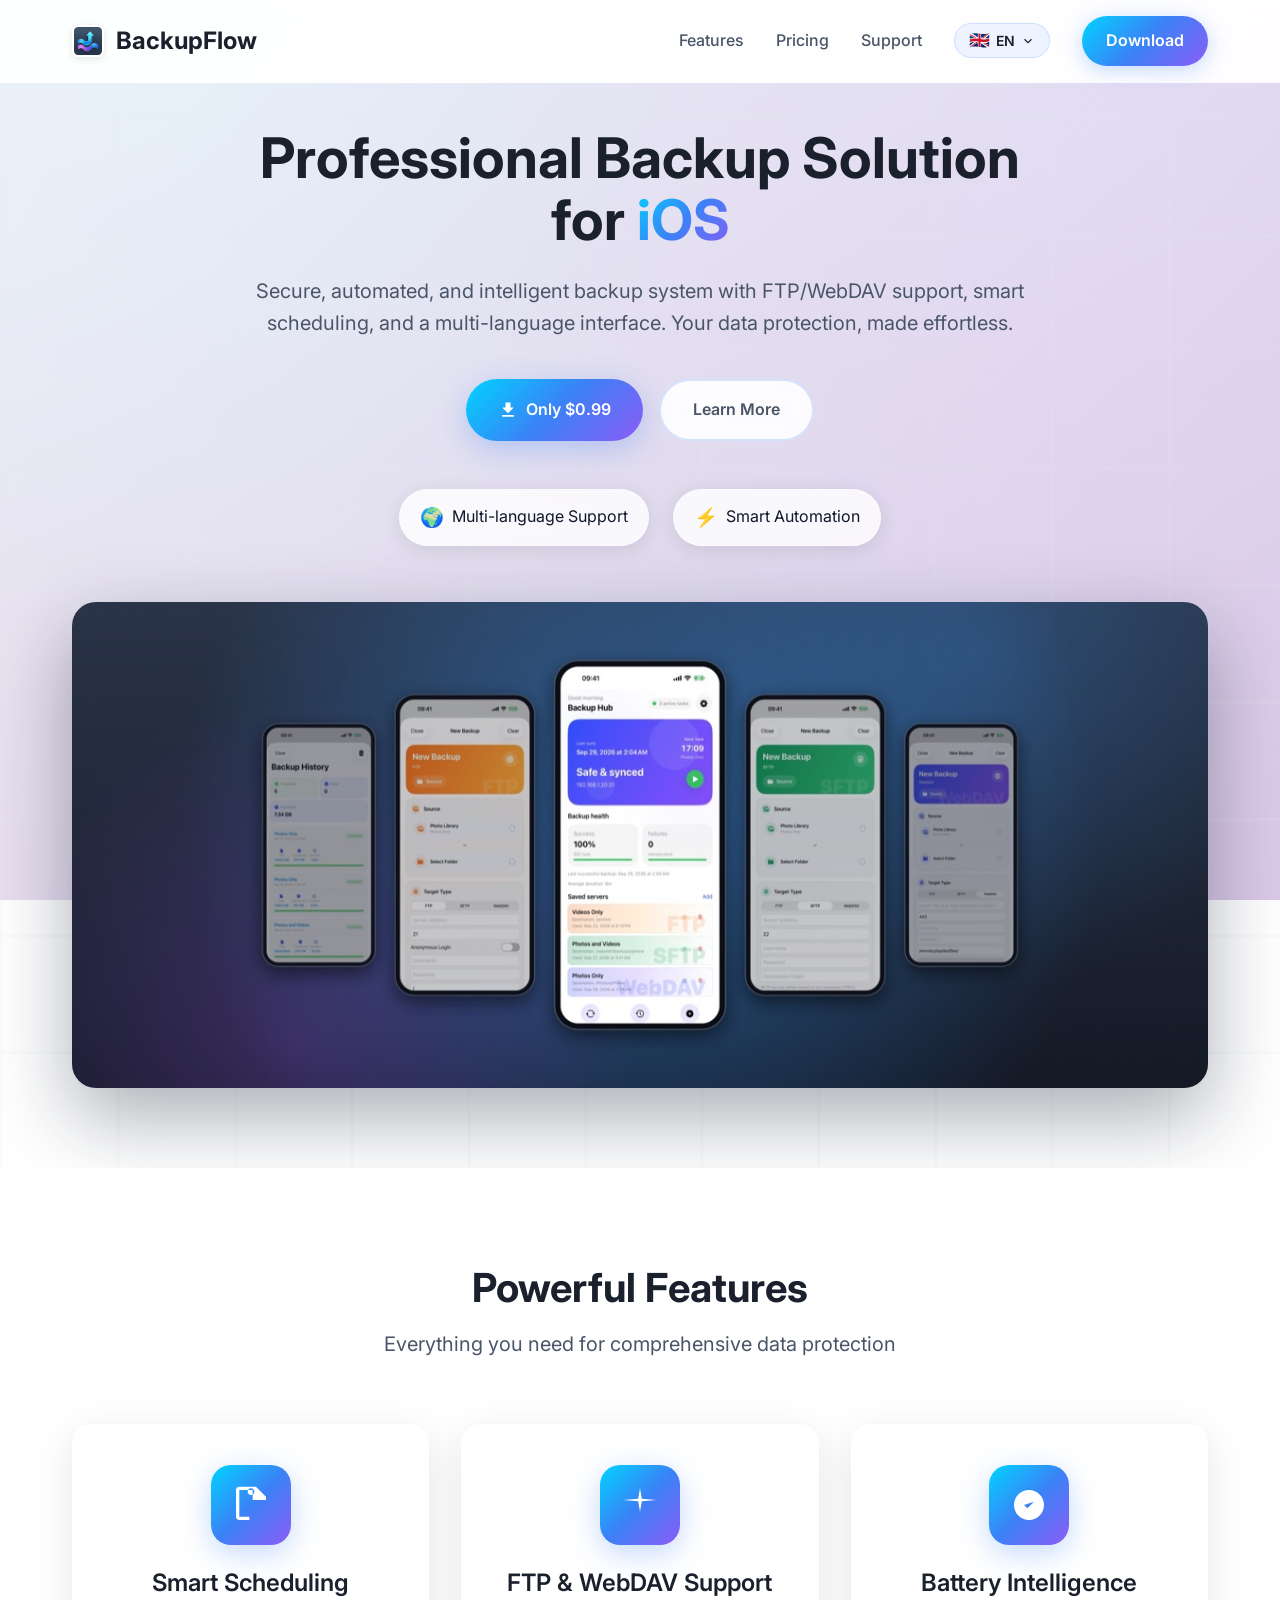
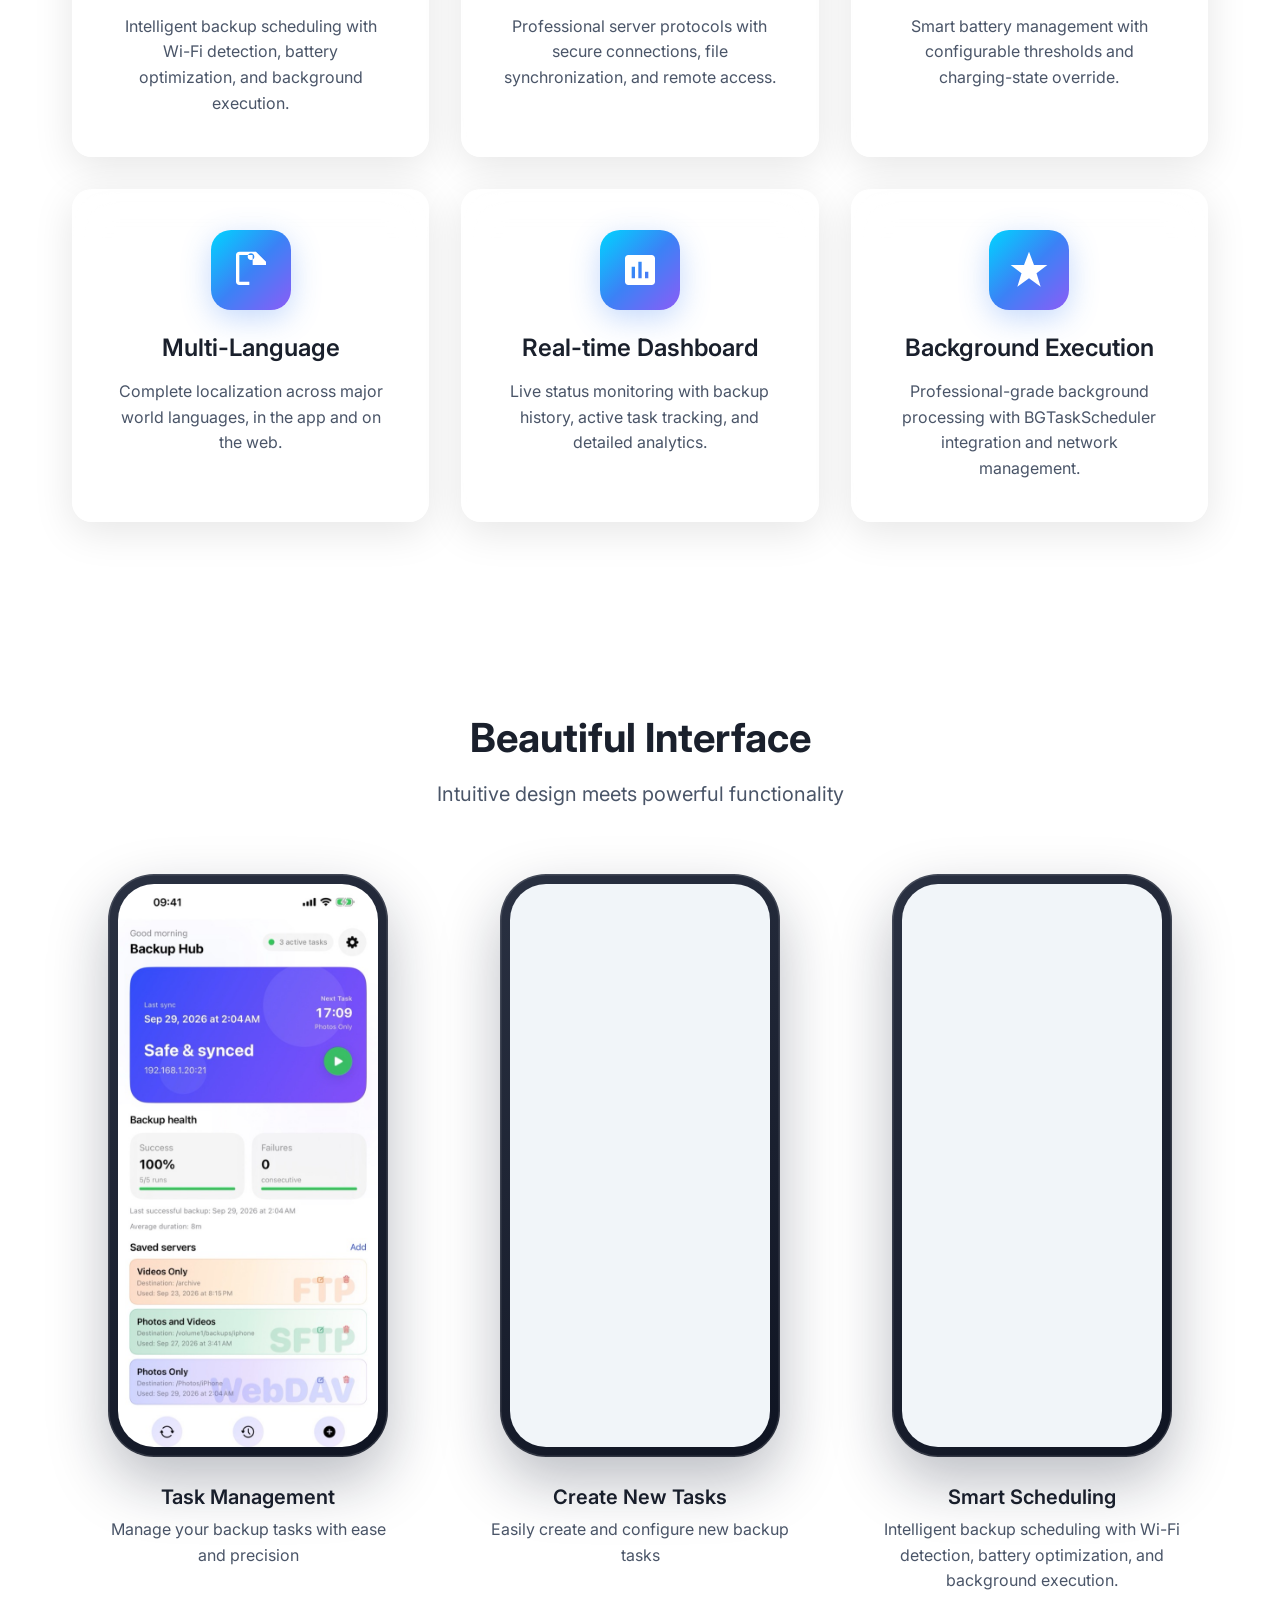
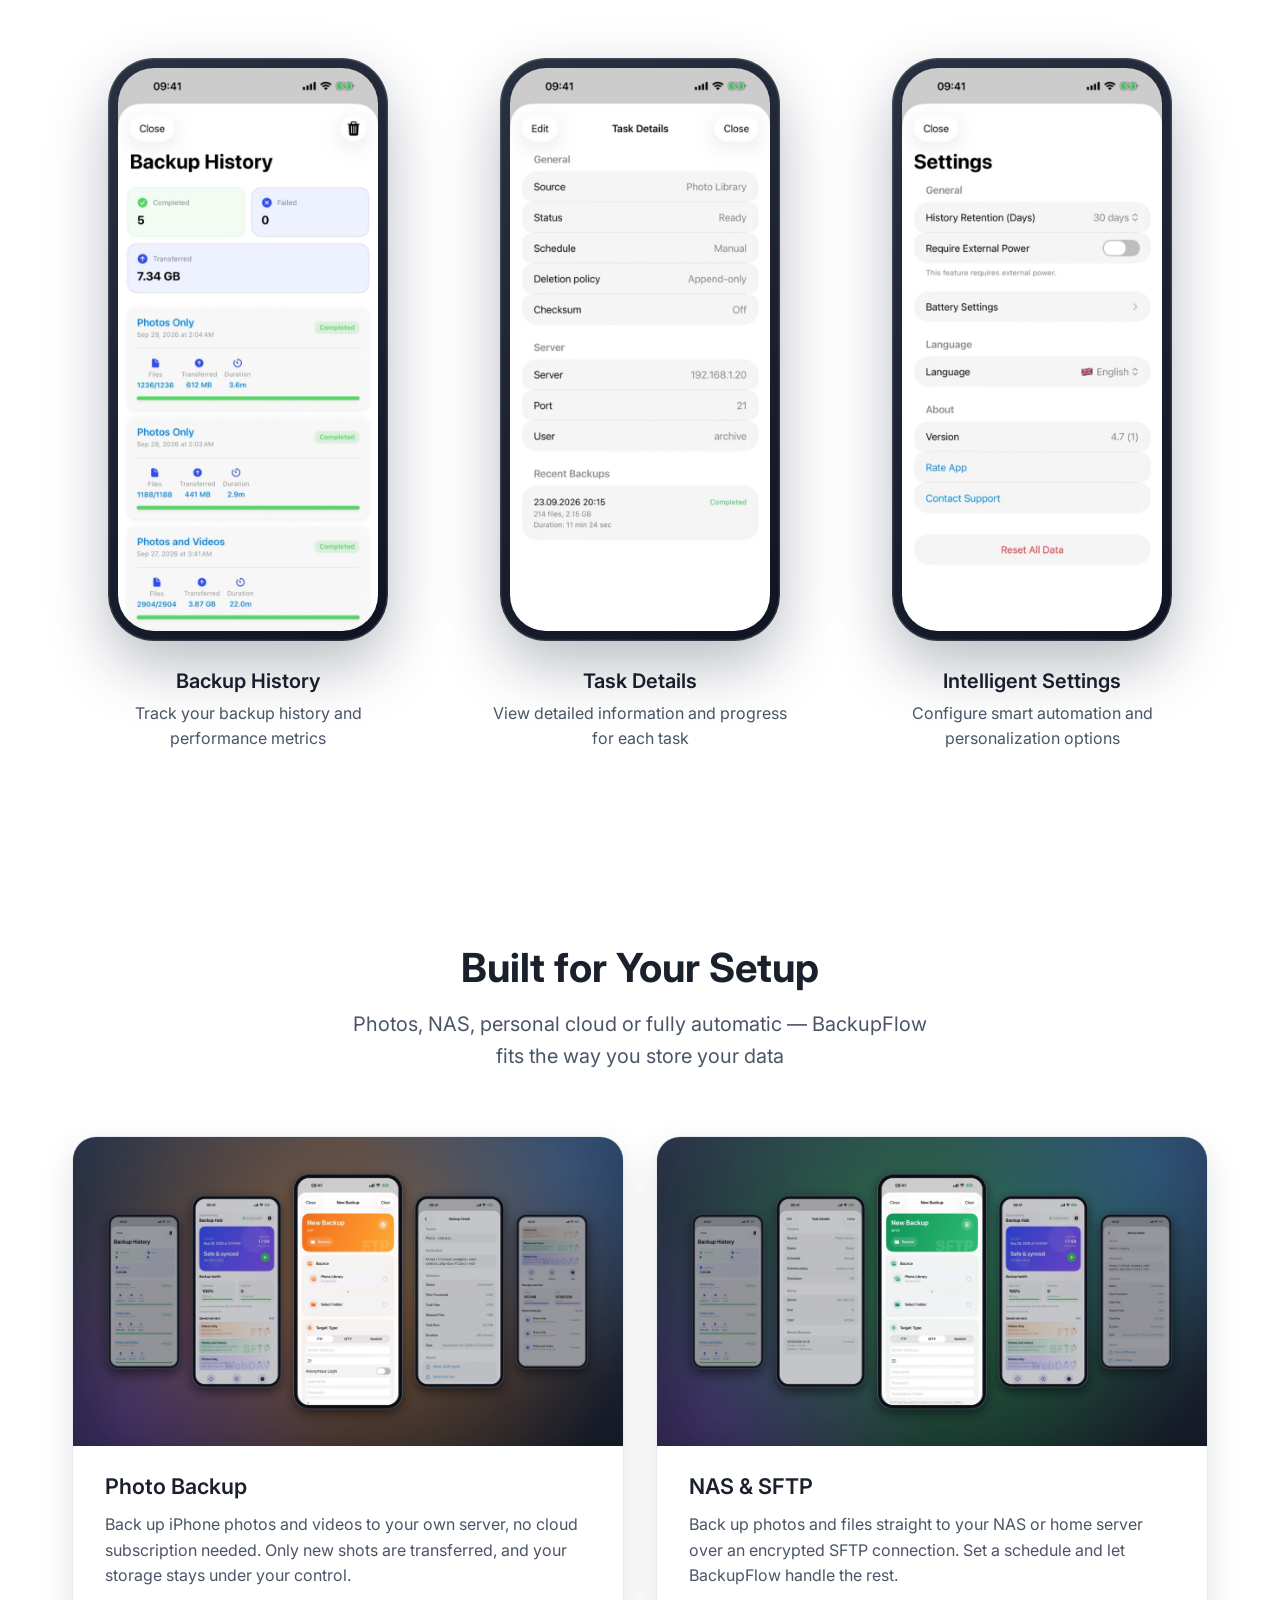
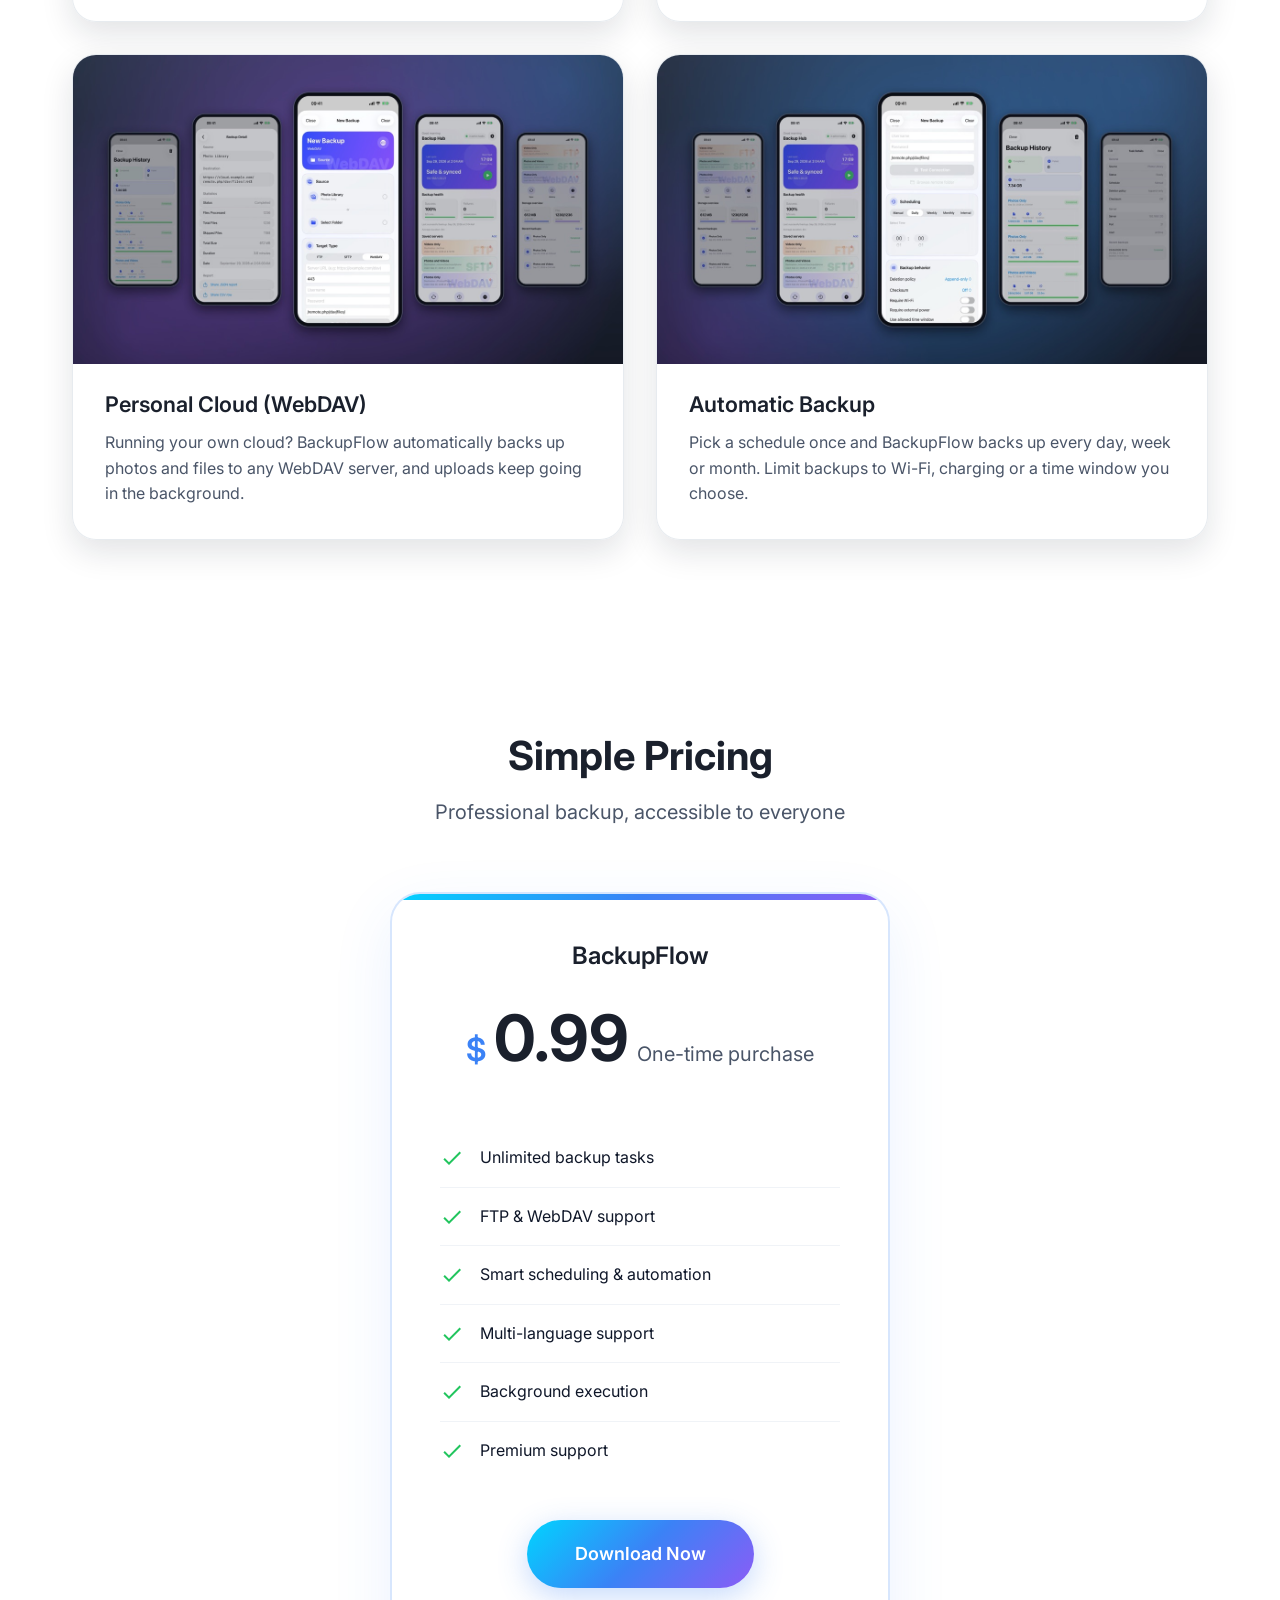
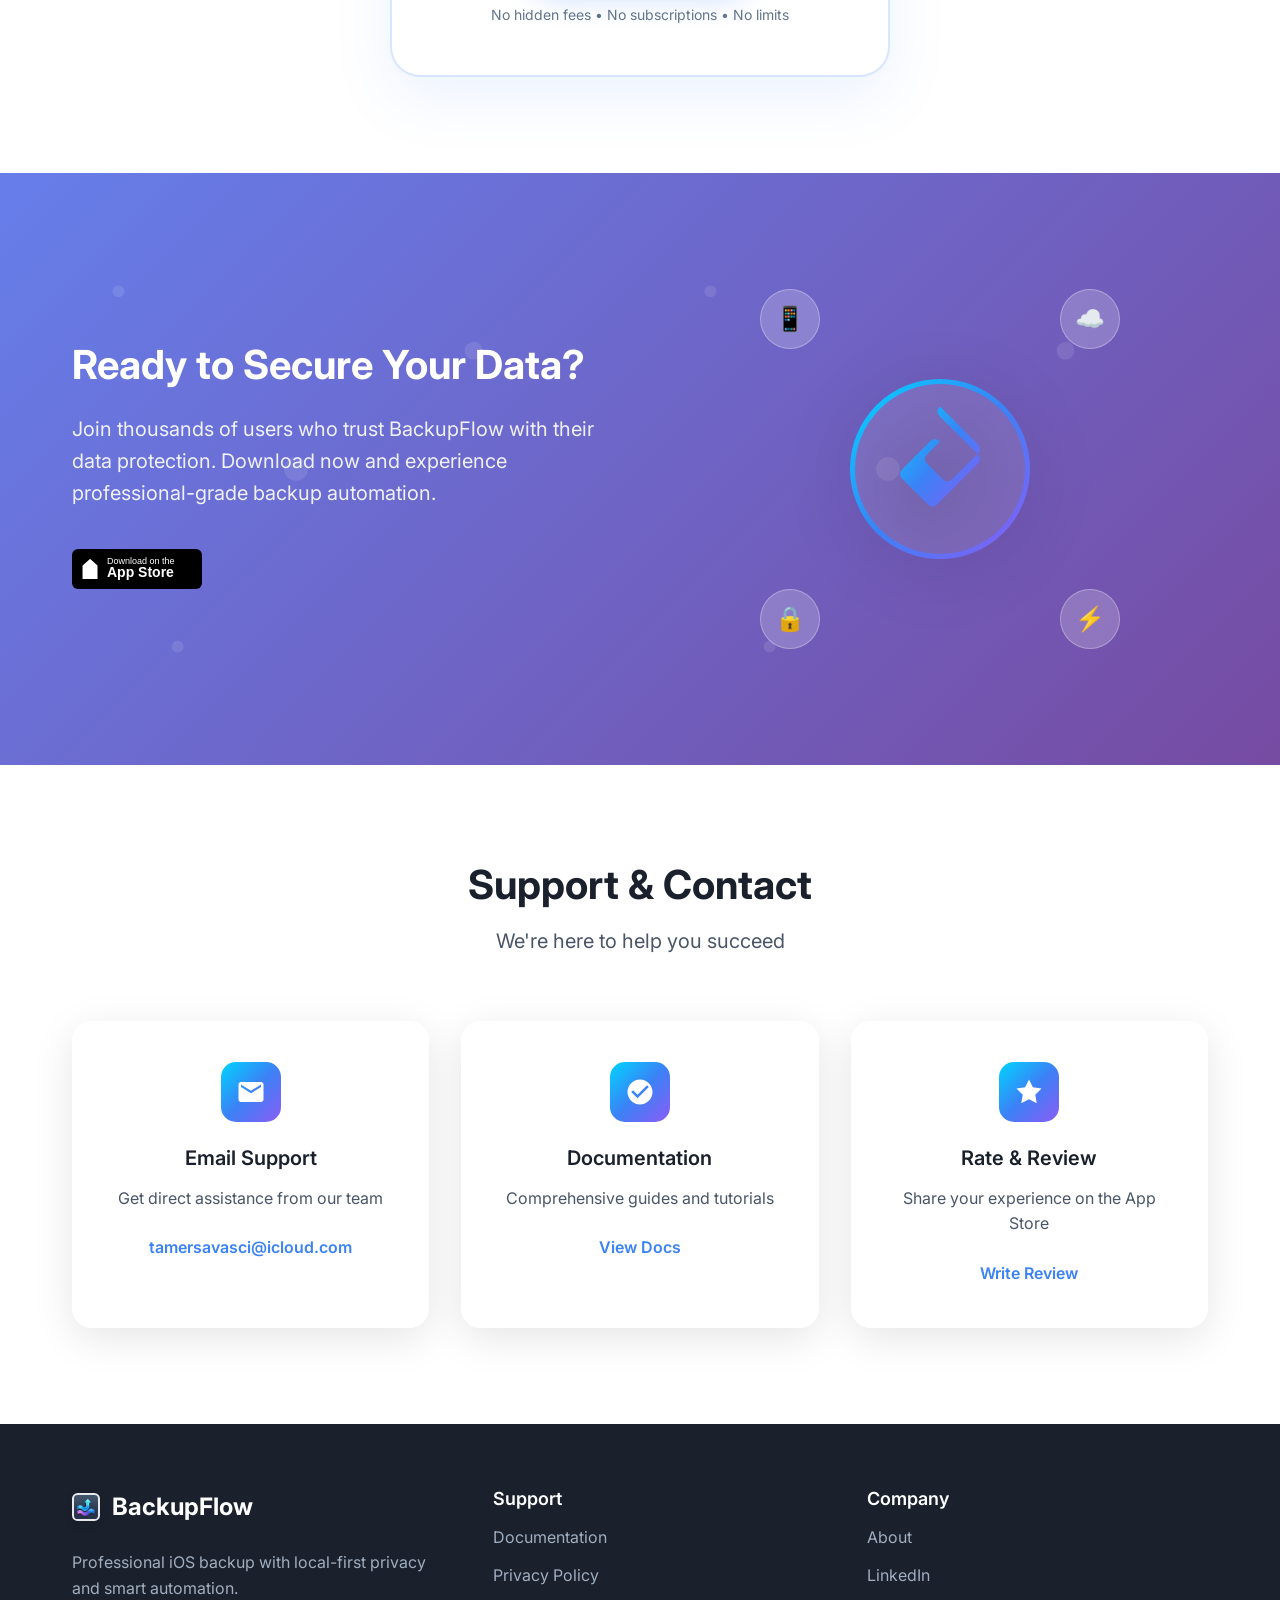
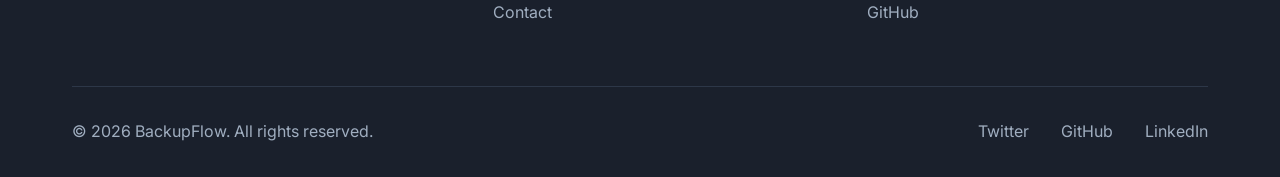
==== index.html @ 83893771 "Redesign site visuals with localized App Store screenshots and banners - Hero: localized wide App St" ====
<!doctype html>
<html lang="en">
    <head>
        <meta charset="UTF-8" />
        <meta name="viewport" content="width=device-width, initial-scale=1.0" />
        <title>BackupFlow - Professional iOS Backup Solution</title>
        <meta
            name="description"
            content="BackupFlow - The ultimate iOS backup app with FTP, WebDAV support, smart scheduling, and multi-language interface. Secure your data effortlessly."
        />
        <meta
            name="keywords"
            content="iOS backup, FTP backup, WebDAV, automatic backup, file sync, data protection, iPhone backup"
        />
        <meta name="author" content="Tamer Savaşcı" />
        <meta name="robots" content="index, follow" />
        <meta name="theme-color" content="#3B82F6" />

        <!-- Open Graph / Facebook -->
        <meta property="og:type" content="website" />
        <meta property="og:url" content="https://backupflow.netlify.app/" />
        <meta
            property="og:title"
            content="BackupFlow - Professional iOS Backup Solution"
        />
        <meta
            property="og:description"
            content="Professional backup solution with FTP/WebDAV support, smart scheduling, and multi-language interface. Only 0.99 USD with unlimited backup tasks."
        />
        <meta
            property="og:image"
            content="https://backupflow.netlify.app/assets/og-image.jpg"
        />
        <meta property="og:site_name" content="BackupFlow" />
        <meta property="og:locale" content="en_US" />

        <!-- Twitter Card -->
        <meta property="twitter:card" content="summary_large_image" />
        <meta
            property="twitter:url"
            content="https://backupflow.netlify.app/"
        />
        <meta
            property="twitter:title"
            content="BackupFlow - Professional iOS Backup Solution"
        />
        <meta
            property="twitter:description"
            content="Professional backup solution with FTP/WebDAV support, smart scheduling, and multi-language interface. Only 0.99 USD with unlimited backup tasks."
        />
        <meta
            property="twitter:image"
            content="https://backupflow.netlify.app/assets/og-image.jpg"
        />
        <meta property="twitter:creator" content="@tamersavasci" />

        <!-- iOS Safari -->
        <meta name="apple-mobile-web-app-capable" content="yes" />
        <meta name="apple-mobile-web-app-status-bar-style" content="default" />
        <meta name="apple-mobile-web-app-title" content="BackupFlow" />

        <!-- Windows -->
        <meta name="msapplication-TileColor" content="#3B82F6" />
        <meta name="msapplication-config" content="/browserconfig.xml" />
        <link rel="stylesheet" href="styles.css" />
        <link rel="preconnect" href="https://fonts.googleapis.com" />
        <link rel="preconnect" href="https://fonts.gstatic.com" crossorigin />
        <link
            href="https://fonts.googleapis.com/css2?family=Inter:wght@300;400;500;600;700&display=swap"
            rel="stylesheet"
        />
        <link rel="icon" type="image/svg+xml" href="favicon.svg" />
        <link rel="canonical" href="https://backupflow.netlify.app/" />
    </head>
    <body>
        <a href="#main-content" class="skip-link" data-i18n="misc.skipLink">Skip to content</a>
        <!-- Navigation -->
        <nav class="navbar">
            <div class="nav-container">
                <div class="nav-logo">
                    <div class="logo-icon">
                        <img src="web_logo.png" alt="BackupFlow Logo" class="logo-image" />
                    </div>
                    <span class="logo-text">BackupFlow</span>
                </div>
                <div class="nav-menu" id="nav-menu">
                    <a class="nav-link" href="#features" data-i18n="nav.features">Features</a>
                    <a class="nav-link" href="#pricing" data-i18n="nav.pricing">Pricing</a>
                    <a class="nav-link" href="#support" data-i18n="nav.support">Support</a>
                    <div class="lang-switcher" id="lang-switcher">
                        <button
                            type="button"
                            class="lang-toggle"
                            id="lang-toggle"
                            aria-haspopup="listbox"
                            aria-expanded="false"
                            aria-controls="lang-menu"
                        >
                            <span class="lang-flag" id="lang-current-flag">🇬🇧</span>
                            <span class="lang-code" id="lang-current-code">EN</span>
                            <svg class="lang-caret" viewBox="0 0 24 24" fill="none" stroke="currentColor" stroke-width="2">
                                <path d="M6 9l6 6 6-6" />
                            </svg>
                        </button>
                        <ul class="lang-menu" id="lang-menu" role="listbox" aria-label="Language"></ul>
                    </div>
                    <a class="nav-link download-btn" href="#download" data-i18n="nav.download">Download</a>
                </div>
                <button
                    type="button"
                    class="nav-toggle"
                    aria-label="Toggle navigation"
                    data-i18n-attr="aria-label:misc.toggleNav"
                    aria-controls="nav-menu"
                    aria-expanded="false"
                >
                    <span></span>
                    <span></span>
                    <span></span>
                </button>
            </div>
        </nav>

        <main id="main-content">
        <!-- Hero Section -->
        <section class="hero">
            <div class="hero-container">
                <div class="hero-content">
                    <h1 class="hero-title" data-i18n-html="hero.title">
                        Professional Backup Solution for
                        <span class="gradient-text">iOS</span>
                    </h1>
                    <p class="hero-subtitle" data-i18n="hero.subtitle">
                        Secure, automated, and intelligent backup system with
                        FTP/WebDAV support, smart scheduling, and multi-language
                        interface. Your data protection made effortless.
                    </p>
                    <div class="hero-buttons">
                        <a href="#download" class="btn btn-primary">
                            <svg
                                class="btn-icon"
                                viewBox="0 0 24 24"
                                fill="currentColor"
                            >
                                <path
                                    d="M5 20h14v-2H5v2zM19 9h-4V3H9v6H5l7 7 7-7z"
                                />
                            </svg>
                            <span data-i18n="hero.btnPrimary">Only $0.99</span>
                        </a>
                        <a href="#features" class="btn btn-secondary" data-i18n="hero.btnSecondary"
                            >Learn More</a
                        >
                    </div>
                    <div class="hero-badges">
                        <div class="badge">
                            <span class="badge-icon">🌍</span>
                            <span data-i18n="hero.badges.0">Multi-language Support</span>
                        </div>
                        <div class="badge">
                            <span class="badge-icon">⚡</span>
                            <span data-i18n="hero.badges.1">Smart Automation</span>
                        </div>
                    </div>
                </div>
                <div class="hero-visual">
                    <!-- Localized App Store banner; {lang} is replaced by script.js -->
                    <img
                        src="assets/banners/hero-en.jpg"
                        srcset="assets/banners/hero-en-1200.jpg 1200w, assets/banners/hero-en.jpg 2400w"
                        sizes="(max-width: 1240px) 100vw, 1200px"
                        data-lang-src="assets/banners/hero-{lang}.jpg"
                        data-lang-srcset="assets/banners/hero-{lang}-1200.jpg 1200w, assets/banners/hero-{lang}.jpg 2400w"
                        width="2400"
                        height="1029"
                        alt="BackupFlow app screens: dashboard, FTP, SFTP and WebDAV backups, backup history"
                        class="hero-banner"
                        fetchpriority="high"
                    />
                </div>
            </div>
        </section>

        <!-- Features Section -->
        <section id="features" class="features">
            <div class="container">
                <div class="section-header">
                    <h2 class="section-title" data-i18n="features.title">Powerful Features</h2>
                    <p class="section-subtitle" data-i18n="features.subtitle">
                        Everything you need for comprehensive data protection
                    </p>
                </div>
                <div class="features-grid">
                    <div class="feature-card">
                        <div class="feature-icon">
                            <svg viewBox="0 0 24 24" fill="currentColor">
                                <path
                                    d="M12 2C13.1 2 14 2.9 14 4C14 5.1 13.1 6 12 6C10.9 6 10 5.1 10 4C10 2.9 10.9 2 12 2ZM21 9V7L15 1H5C3.89 1 3 1.89 3 3V19C3 20.1 3.9 21 5 21H11V19H5V3H13V9H21Z"
                                />
                            </svg>
                        </div>
                        <h3 class="feature-title" data-i18n="features.items.0.title">Smart Scheduling</h3>
                        <p class="feature-description" data-i18n="features.items.0.desc">
                            Intelligent backup scheduling with WiFi detection,
                            battery optimization, and background execution.
                        </p>
                    </div>

                    <div class="feature-card">
                        <div class="feature-icon">
                            <svg viewBox="0 0 24 24" fill="currentColor">
                                <path
                                    d="M12 2L13.09 8.26L22 9L13.09 9.74L12 16L10.91 9.74L2 9L10.91 8.26L12 2Z"
                                />
                            </svg>
                        </div>
                        <h3 class="feature-title" data-i18n="features.items.1.title">FTP & WebDAV Support</h3>
                        <p class="feature-description" data-i18n="features.items.1.desc">
                            Professional server protocols with secure
                            connections, file synchronization, and remote
                            access.
                        </p>
                    </div>

                    <div class="feature-card">
                        <div class="feature-icon">
                            <svg viewBox="0 0 24 24" fill="currentColor">
                                <path
                                    d="M9 12L11 14L15 10M21 12C21 16.97 16.97 21 12 21C7.03 21 3 16.97 3 12C3 7.03 7.03 3 12 3C16.97 3 21 7.03 21 12Z"
                                />
                            </svg>
                        </div>
                        <h3 class="feature-title" data-i18n="features.items.2.title">Battery Intelligence</h3>
                        <p class="feature-description" data-i18n="features.items.2.desc">
                            Smart battery management with configurable
                            thresholds and charging state override
                            functionality.
                        </p>
                    </div>

                    <div class="feature-card">
                        <div class="feature-icon">
                            <svg viewBox="0 0 24 24" fill="currentColor">
                                <path
                                    d="M12 2C13.1 2 14 2.9 14 4C14 5.1 13.1 6 12 6C10.9 6 10 5.1 10 4C10 2.9 10.9 2 12 2M21 9V7L15 1H5C3.89 1 3 1.89 3 3V19C3 20.1 3.9 21 5 21H11V19H5V3H13V9H21Z"
                                />
                            </svg>
                        </div>
                        <h3 class="feature-title" data-i18n="features.items.3.title">Multi-Language</h3>
                        <p class="feature-description" data-i18n="features.items.3.desc">
                            Complete localization across major world languages,
                            in the app and on the web.
                        </p>
                    </div>

                    <div class="feature-card">
                        <div class="feature-icon">
                            <svg viewBox="0 0 24 24" fill="currentColor">
                                <path
                                    d="M19 3H5C3.9 3 3 3.9 3 5V19C3 20.1 3.9 21 5 21H19C20.1 21 21 20.1 21 19V5C21 3.9 20.1 3 19 3ZM9 17H7V10H9V17ZM13 17H11V7H13V17ZM17 17H15V13H17V17Z"
                                />
                            </svg>
                        </div>
                        <h3 class="feature-title" data-i18n="features.items.4.title">Real-time Dashboard</h3>
                        <p class="feature-description" data-i18n="features.items.4.desc">
                            Live status monitoring with backup history, active
                            task tracking, and comprehensive analytics.
                        </p>
                    </div>

                    <div class="feature-card">
                        <div class="feature-icon">
                            <svg viewBox="0 0 24 24" fill="currentColor">
                                <path
                                    d="M12 1L9 9L1 9L7.5 14L5 22L12 17L19 22L16.5 14L23 9L15 9L12 1Z"
                                />
                            </svg>
                        </div>
                        <h3 class="feature-title" data-i18n="features.items.5.title">Background Execution</h3>
                        <p class="feature-description" data-i18n="features.items.5.desc">
                            Professional-grade background processing with
                            BGTaskScheduler integration and network management.
                        </p>
                    </div>
                </div>
            </div>
        </section>

        <!-- Screenshots Section -->
        <section class="screenshots">
            <div class="container">
                <div class="section-header">
                    <h2 class="section-title" data-i18n="screenshots.title">Beautiful Interface</h2>
                    <p class="section-subtitle" data-i18n="screenshots.subtitle">
                        Intuitive design meets powerful functionality
                    </p>
                </div>
                <div class="screenshots-grid">
                    <figure class="screenshot-card">
                        <div class="device-frame">
                            <img
                                src="assets/screens/en/1.jpg"
                                data-lang-src="assets/screens/{lang}/1.jpg"
                                width="600"
                                height="1298"
                                alt="BackupFlow dashboard with backup health and saved servers"
                                class="screenshot-image"
                                loading="lazy"
                                decoding="async"
                            />
                        </div>
                        <figcaption>
                            <h4 data-i18n="screenshots.items.0.title">Task Management</h4>
                            <p data-i18n="screenshots.items.0.desc">Manage your backup tasks with ease and precision</p>
                        </figcaption>
                    </figure>
                    <figure class="screenshot-card">
                        <div class="device-frame">
                            <img
                                src="assets/screens/en/6.jpg"
                                data-lang-src="assets/screens/{lang}/6.jpg"
                                width="600"
                                height="1298"
                                alt="Creating a new FTP backup task"
                                class="screenshot-image"
                                loading="lazy"
                                decoding="async"
                            />
                        </div>
                        <figcaption>
                            <h4 data-i18n="screenshots.items.1.title">Create New Tasks</h4>
                            <p data-i18n="screenshots.items.1.desc">Easily create and configure new backup tasks</p>
                        </figcaption>
                    </figure>
                    <figure class="screenshot-card">
                        <div class="device-frame">
                            <img
                                src="assets/screens/en/9.jpg"
                                data-lang-src="assets/screens/{lang}/9.jpg"
                                width="600"
                                height="1298"
                                alt="Scheduling and backup behavior options"
                                class="screenshot-image"
                                loading="lazy"
                                decoding="async"
                            />
                        </div>
                        <figcaption>
                            <h4 data-i18n="features.items.0.title">Smart Scheduling</h4>
                            <p data-i18n="features.items.0.desc">Intelligent backup scheduling with WiFi detection, battery optimization, and background execution.</p>
                        </figcaption>
                    </figure>
                    <figure class="screenshot-card">
                        <div class="device-frame">
                            <img
                                src="assets/screens/en/3.jpg"
                                data-lang-src="assets/screens/{lang}/3.jpg"
                                width="600"
                                height="1298"
                                alt="Backup history with transfer statistics"
                                class="screenshot-image"
                                loading="lazy"
                                decoding="async"
                            />
                        </div>
                        <figcaption>
                            <h4 data-i18n="screenshots.items.4.title">Backup History</h4>
                            <p data-i18n="screenshots.items.4.desc">Track your backup history and performance metrics</p>
                        </figcaption>
                    </figure>
                    <figure class="screenshot-card">
                        <div class="device-frame">
                            <img
                                src="assets/screens/en/5.jpg"
                                data-lang-src="assets/screens/{lang}/5.jpg"
                                width="600"
                                height="1298"
                                alt="Task details with server and schedule information"
                                class="screenshot-image"
                                loading="lazy"
                                decoding="async"
                            />
                        </div>
                        <figcaption>
                            <h4 data-i18n="screenshots.items.3.title">Task Details</h4>
                            <p data-i18n="screenshots.items.3.desc">View detailed information and progress for each task</p>
                        </figcaption>
                    </figure>
                    <figure class="screenshot-card">
                        <div class="device-frame">
                            <img
                                src="assets/screens/en/10.jpg"
                                data-lang-src="assets/screens/{lang}/10.jpg"
                                width="600"
                                height="1298"
                                alt="Settings screen"
                                class="screenshot-image"
                                loading="lazy"
                                decoding="async"
                            />
                        </div>
                        <figcaption>
                            <h4 data-i18n="screenshots.items.2.title">Intelligent Settings</h4>
                            <p data-i18n="screenshots.items.2.desc">Configure smart automation and personalization options</p>
                        </figcaption>
                    </figure>
                </div>
            </div>
        </section>

        <!-- Use Cases Section -->
        <section id="use-cases" class="use-cases">
            <div class="container">
                <div class="section-header">
                    <h2 class="section-title" data-i18n="useCases.title">Built for Your Setup</h2>
                    <p class="section-subtitle" data-i18n="useCases.subtitle">
                        Photos, NAS, personal cloud or fully automatic — BackupFlow fits the way you store your data
                    </p>
                </div>
                <div class="use-cases-grid">
                    <article class="use-case-card">
                        <img
                            src="assets/usecases/1-en.jpg"
                            data-lang-src="assets/usecases/1-{lang}.jpg"
                            width="1200"
                            height="675"
                            alt=""
                            class="use-case-image"
                            loading="lazy"
                            decoding="async"
                        />
                        <div class="use-case-body">
                            <h3 class="use-case-title" data-i18n="useCases.items.0.title">Photo Backup</h3>
                            <p class="use-case-description" data-i18n="useCases.items.0.desc">
                                Back up iPhone photos and videos to your own server, no cloud subscription needed. Only new shots are transferred, and your storage stays under your control.
                            </p>
                        </div>
                    </article>
                    <article class="use-case-card">
                        <img
                            src="assets/usecases/2-en.jpg"
                            data-lang-src="assets/usecases/2-{lang}.jpg"
                            width="1200"
                            height="675"
                            alt=""
                            class="use-case-image"
                            loading="lazy"
                            decoding="async"
                        />
                        <div class="use-case-body">
                            <h3 class="use-case-title" data-i18n="useCases.items.1.title">NAS & SFTP</h3>
                            <p class="use-case-description" data-i18n="useCases.items.1.desc">
                                Back up photos and files straight to your NAS or home server over an encrypted SFTP connection. Set a schedule and let BackupFlow handle the rest.
                            </p>
                        </div>
                    </article>
                    <article class="use-case-card">
                        <img
                            src="assets/usecases/3-en.jpg"
                            data-lang-src="assets/usecases/3-{lang}.jpg"
                            width="1200"
                            height="675"
                            alt=""
                            class="use-case-image"
                            loading="lazy"
                            decoding="async"
                        />
                        <div class="use-case-body">
                            <h3 class="use-case-title" data-i18n="useCases.items.2.title">Personal Cloud (WebDAV)</h3>
                            <p class="use-case-description" data-i18n="useCases.items.2.desc">
                                Running your own cloud? BackupFlow automatically backs up photos and files to any WebDAV server, and uploads keep going in the background.
                            </p>
                        </div>
                    </article>
                    <article class="use-case-card">
                        <img
                            src="assets/usecases/4-en.jpg"
                            data-lang-src="assets/usecases/4-{lang}.jpg"
                            width="1200"
                            height="675"
                            alt=""
                            class="use-case-image"
                            loading="lazy"
                            decoding="async"
                        />
                        <div class="use-case-body">
                            <h3 class="use-case-title" data-i18n="useCases.items.3.title">Automatic Backup</h3>
                            <p class="use-case-description" data-i18n="useCases.items.3.desc">
                                Pick a schedule once and BackupFlow backs up every day, week or month. Limit backups to Wi-Fi, charging or a time window you choose.
                            </p>
                        </div>
                    </article>
                </div>
            </div>
        </section>

        <!-- Pricing Section -->
        <section id="pricing" class="pricing">
            <div class="container">
                <div class="section-header">
                    <h2 class="section-title" data-i18n="pricing.title">Simple Pricing</h2>
                    <p class="section-subtitle" data-i18n="pricing.subtitle">
                        Professional backup solution accessible to everyone
                    </p>
                </div>
                <div class="pricing-card">
                    <div class="pricing-header">
                        <h3 class="pricing-title" data-i18n="pricing.planTitle">BackupFlow</h3>
                        <div class="pricing-price">
                            <span class="price-currency">$</span>
                            <span class="price-amount">0.99</span>
                            <span class="price-period" data-i18n="pricing.pricePeriod">One-time purchase</span>
                        </div>
                    </div>
                    <div class="pricing-features">
                        <div class="feature-item">
                            <svg
                                class="feature-check"
                                viewBox="0 0 24 24"
                                fill="currentColor"
                            >
                                <path
                                    d="M9 16.17L4.83 12l-1.42 1.41L9 19 21 7l-1.41-1.41z"
                                />
                            </svg>
                            <span data-i18n="pricing.items.0">Unlimited backup tasks</span>
                        </div>
                        <div class="feature-item">
                            <svg
                                class="feature-check"
                                viewBox="0 0 24 24"
                                fill="currentColor"
                            >
                                <path
                                    d="M9 16.17L4.83 12l-1.42 1.41L9 19 21 7l-1.41-1.41z"
                                />
                            </svg>
                            <span data-i18n="pricing.items.1">FTP & WebDAV support</span>
                        </div>
                        <div class="feature-item">
                            <svg
                                class="feature-check"
                                viewBox="0 0 24 24"
                                fill="currentColor"
                            >
                                <path
                                    d="M9 16.17L4.83 12l-1.42 1.41L9 19 21 7l-1.41-1.41z"
                                />
                            </svg>
                            <span data-i18n="pricing.items.2">Smart scheduling & automation</span>
                        </div>
                        <div class="feature-item">
                            <svg
                                class="feature-check"
                                viewBox="0 0 24 24"
                                fill="currentColor"
                            >
                                <path
                                    d="M9 16.17L4.83 12l-1.42 1.41L9 19 21 7l-1.41-1.41z"
                                />
                            </svg>
                            <span data-i18n="pricing.items.3">Multi-language support</span>
                        </div>
                        <div class="feature-item">
                            <svg
                                class="feature-check"
                                viewBox="0 0 24 24"
                                fill="currentColor"
                            >
                                <path
                                    d="M9 16.17L4.83 12l-1.42 1.41L9 19 21 7l-1.41-1.41z"
                                />
                            </svg>
                            <span data-i18n="pricing.items.4">Background execution</span>
                        </div>
                        <div class="feature-item">
                            <svg
                                class="feature-check"
                                viewBox="0 0 24 24"
                                fill="currentColor"
                            >
                                <path
                                    d="M9 16.17L4.83 12l-1.42 1.41L9 19 21 7l-1.41-1.41z"
                                />
                            </svg>
                            <span data-i18n="pricing.items.5">Premium support</span>
                        </div>
                    </div>
                    <div class="pricing-footer">
                        <a href="#download" class="btn btn-primary btn-large" data-i18n="pricing.btn"
                            >Download Now</a
                        >
                        <p class="pricing-note" data-i18n="pricing.note">
                            No hidden fees • No subscriptions • No limits
                        </p>
                    </div>
                </div>
            </div>
        </section>

        <!-- Download Section -->
        <section id="download" class="download">
            <div class="container">
                <div class="download-content">
                    <div class="download-info">
                        <h2 class="download-title" data-i18n="download.title">
                            Ready to Secure Your Data?
                        </h2>
                        <p class="download-subtitle" data-i18n="download.subtitle">
                            Join thousands of users who trust BackupFlow for
                            their data protection needs. Download now and
                            experience professional-grade backup automation.
                        </p>
                        <div class="download-buttons">
                            <a href="https://apps.apple.com/us/app/backupflow/id6753620051" class="download-btn app-store" target="_blank" rel="noopener noreferrer">
                                <img
                                    src="[data-uri]"
                                    alt="Download on the App Store"
                                    data-i18n-attr="alt:download.appstoreAlt"
                                />
                            </a>
                        </div>
                    </div>
                    <div class="download-visual">
                        <div class="download-graphic">
                            <div class="floating-icon icon-1">📱</div>
                            <div class="floating-icon icon-2">☁️</div>
                            <div class="floating-icon icon-3">🔒</div>
                            <div class="floating-icon icon-4">⚡</div>
                            <div class="central-logo">
                                <svg viewBox="0 0 80 80" class="logo-large">
                                    <defs>
                                        <linearGradient
                                            id="downloadGradient"
                                            x1="0%"
                                            y1="0%"
                                            x2="100%"
                                            y2="100%"
                                        >
                                            <stop
                                                offset="0%"
                                                style="stop-color: #00d4ff"
                                            />
                                            <stop
                                                offset="50%"
                                                style="stop-color: #3b82f6"
                                            />
                                            <stop
                                                offset="100%"
                                                style="stop-color: #8b5cf6"
                                            />
                                        </linearGradient>
                                    </defs>
                                    <circle
                                        cx="40"
                                        cy="40"
                                        r="35"
                                        fill="rgba(255,255,255,0.1)"
                                        stroke="url(#downloadGradient)"
                                        stroke-width="2"
                                    />
                                    <path
                                        d="M40 15 L55 30 Q57 32 55 34 L45 44 Q43 46 41 44 L35 38 Q33 36 35 34 L40 29 Q38 27 36 29 L25 40 Q23 42 25 44 L35 54 Q37 56 39 54 L55 38 Q57 36 55 34 L40 19 Q38 17 40 15 Z"
                                        fill="url(#downloadGradient)"
                                    />
                                </svg>
                            </div>
                        </div>
                    </div>
                </div>
            </div>
        </section>

        <!-- Support Section -->
        <section id="support" class="support">
            <div class="container">
                <div class="section-header">
                    <h2 class="section-title" data-i18n="support.title">Support & Contact</h2>
                    <p class="section-subtitle" data-i18n="support.subtitle">
                        We're here to help you succeed
                    </p>
                </div>
                <div class="support-grid">
                    <div class="support-card">
                        <div class="support-icon">
                            <svg viewBox="0 0 24 24" fill="currentColor">
                                <path
                                    d="M20 4H4c-1.1 0-1.99.9-1.99 2L2 18c0 1.1.9 2 2 2h16c1.1 0 2-.9 2-2V6c0-1.1-.9-2-2-2zm0 4l-8 5-8-5V6l8 5 8-5v2z"
                                />
                            </svg>
                        </div>
                        <h3 data-i18n="support.cards.0.title">Email Support</h3>
                        <p data-i18n="support.cards.0.desc">Get direct assistance from our team</p>
                        <a
                            href="mailto:tamersavasci@icloud.com"
                            class="support-link"
                            >tamersavasci@icloud.com</a
                        >
                    </div>

                    <div class="support-card">
                        <div class="support-icon">
                            <svg viewBox="0 0 24 24" fill="currentColor">
                                <path
                                    d="M12 2C6.48 2 2 6.48 2 12s4.48 10 10 10 10-4.48 10-10S17.52 2 12 2zm-2 15l-5-5 1.41-1.41L10 14.17l7.59-7.59L19 8l-9 9z"
                                />
                            </svg>
                        </div>
                        <h3 data-i18n="support.cards.1.title">Documentation</h3>
                        <p data-i18n="support.cards.1.desc">Comprehensive guides and tutorials</p>
                        <a href="/docs" class="support-link" data-i18n="support.cards.1.link">View Docs</a>
                    </div>

                    <div class="support-card">
                        <div class="support-icon">
                            <svg viewBox="0 0 24 24" fill="currentColor">
                                <path
                                    d="M12 2l3.09 6.26L22 9.27l-5 4.87 1.18 6.88L12 17.77l-6.18 3.25L7 14.14 2 9.27l6.91-1.01L12 2z"
                                />
                            </svg>
                        </div>
                        <h3 data-i18n="support.cards.2.title">Rate & Review</h3>
                        <p data-i18n="support.cards.2.desc">Share your experience on the App Store</p>
                        <a href="https://apps.apple.com/app/backupflow/id6753620051?action=write-review" class="support-link" target="_blank" rel="noopener noreferrer" data-i18n="support.cards.2.link">Write Review</a>
                    </div>
                </div>
            </div>
        </section>
        </main>

        <!-- Footer -->
        <footer class="footer">
            <div class="container">
                <div class="footer-content">
                    <div class="footer-brand">
                        <div class="footer-logo">
                            <div class="logo-icon">
                                <img src="web_logo.png" alt="BackupFlow Logo" class="logo-image" />
                            </div>
                            <span class="logo-text">BackupFlow</span>
                        </div>
                        <p class="footer-description" data-i18n="footer.desc">
                            Professional iOS backup with local-first privacy and smart automation.
                        </p>
                    </div>
                    <div class="footer-links">
                        <div class="footer-column">
                            <h4 data-i18n="footer.supportHeading">Support</h4>
                            <a href="/docs" data-i18n="footer.docs">Documentation</a>
                            <a href="privacy-policy.html" data-i18n="footer.privacy">Privacy Policy</a>
                            <a href="mailto:tamersavasci@icloud.com" data-i18n="footer.contact">Contact</a>
                        </div>
                        <div class="footer-column">
                            <h4 data-i18n="footer.companyHeading">Company</h4>
                            <a href="/about" data-i18n="footer.about">About</a>
                            <a href="https://www.linkedin.com/in/tamer-sava%C5%9Fc%C4%B1-85a832322" target="_blank" rel="noopener noreferrer" data-i18n="footer.linkedin">LinkedIn</a>
                            <a href="/github" data-i18n="footer.github">GitHub</a>
                        </div>
                    </div>
                </div>
                <div class="footer-bottom">
                    <p>
                        &copy; 2026 BackupFlow. <span data-i18n="footer.copyright">All rights reserved.</span>
                    </p>
                    <div class="footer-social">
                        <a href="/twitter" class="social-link" data-i18n="footer.twitter">Twitter</a>
                        <a href="/github" class="social-link" data-i18n="footer.github">GitHub</a>
                        <a href="https://www.linkedin.com/in/tamer-sava%C5%9Fc%C4%B1-85a832322" class="social-link" target="_blank" rel="noopener noreferrer" data-i18n="footer.linkedin">LinkedIn</a>
                    </div>
                </div>
            </div>
        </footer>

        <script src="translations.js"></script>
        <script src="script.js"></script>
    </body>
</html>
---- styles.css ----
/* Reset and Base Styles */
:root {
    --brand-cyan: #00d4ff;
    --brand-blue: #3b82f6;
    --brand-violet: #8b5cf6;
    --brand-gradient: linear-gradient(
        135deg,
        var(--brand-cyan) 0%,
        var(--brand-blue) 50%,
        var(--brand-violet) 100%
    );
    --ink: #0f1729;
    --ink-soft: #4a5568;
    --ink-muted: #64748b;
    --surface: rgba(255, 255, 255, 0.86);
    --surface-strong: rgba(255, 255, 255, 0.96);
    --border-soft: rgba(148, 163, 184, 0.22);
    --shadow-sm: 0 4px 16px rgba(15, 23, 42, 0.08);
    --shadow-md: 0 12px 32px rgba(15, 23, 42, 0.12);
    --shadow-lg: 0 24px 60px rgba(15, 23, 42, 0.16);
    --radius-lg: 24px;
    --radius-md: 16px;
}

* {
    margin: 0;
    padding: 0;
    box-sizing: border-box;
}

html {
    scroll-behavior: smooth;
    scroll-padding-top: 90px;
}

body {
    font-family:
        "Inter",
        -apple-system,
        BlinkMacSystemFont,
        "Segoe UI",
        Roboto,
        "PingFang SC",
        "Noto Sans KR",
        "Noto Sans JP",
        "Noto Sans Arabic",
        "Noto Sans Devanagari",
        sans-serif;
    line-height: 1.6;
    color: var(--ink);
    background:
        radial-gradient(
            circle at 12% 8%,
            rgba(0, 212, 255, 0.35),
            transparent 42%
        ),
        radial-gradient(
            circle at 88% 18%,
            rgba(139, 92, 246, 0.35),
            transparent 45%
        ),
        radial-gradient(
            circle at 50% 100%,
            rgba(59, 130, 246, 0.3),
            transparent 55%
        ),
        linear-gradient(160deg, #4c56b8 0%, #6d3fa0 55%, #7c3aad 100%);
    background-attachment: fixed;
    min-height: 100vh;
}

/* Container */
.container {
    max-width: 1200px;
    margin: 0 auto;
    padding: 0 2rem;
}

/* Typography */
h1,
h2,
h3,
h4,
h5,
h6 {
    font-weight: 600;
    line-height: 1.2;
    margin-bottom: 1rem;
}

.gradient-text {
    background: var(--brand-gradient);
    -webkit-background-clip: text;
    -webkit-text-fill-color: transparent;
    background-clip: text;
}

.skip-link {
    position: absolute;
    left: -9999px;
    top: auto;
    width: 1px;
    height: 1px;
    overflow: hidden;
}

.skip-link:focus {
    left: 1rem;
    top: 1rem;
    width: auto;
    height: auto;
    z-index: 2000;
    padding: 0.75rem 1rem;
    border-radius: 0.5rem;
    background: #1a202c;
    color: #fff;
}

/* Navigation */
.navbar {
    position: fixed;
    top: 0;
    left: 0;
    right: 0;
    background: rgba(255, 255, 255, 0.95);
    backdrop-filter: blur(20px);
    border-bottom: 1px solid rgba(255, 255, 255, 0.2);
    z-index: 1000;
    transition: all 0.3s ease;
}

.navbar.scrolled {
    background: rgba(255, 255, 255, 0.98);
    box-shadow: 0 4px 20px rgba(0, 0, 0, 0.1);
}

.nav-container {
    max-width: 1200px;
    margin: 0 auto;
    padding: 1rem 2rem;
    display: flex;
    justify-content: space-between;
    align-items: center;
    position: relative;
}

.nav-logo {
    display: flex;
    align-items: center;
    gap: 0.75rem;
}

.logo-icon {
    display: flex;
    align-items: center;
    justify-content: center;
    width: 32px;
    height: 32px;
    background: white;
    border-radius: 20%;
    padding: 2px;
    box-shadow: 0 2px 8px rgba(0, 0, 0, 0.1);
    overflow: hidden;
}

.logo-image {
    width: 100%;
    height: 100%;
    object-fit: cover;
    border-radius: 15%;
}

.logo-text {
    font-size: 1.5rem;
    font-weight: 700;
    color: #1a202c;
}

.nav-menu {
    display: flex;
    gap: 2rem;
    align-items: center;
}

.nav-link {
    text-decoration: none;
    color: #4a5568;
    font-weight: 500;
    transition: color 0.3s ease;
    position: relative;
}

.nav-link:hover {
    color: #3b82f6;
}

.nav-link:focus-visible,
.btn:focus-visible,
.support-link:focus-visible,
.social-link:focus-visible,
.footer-column a:focus-visible {
    outline: 2px solid #3b82f6;
    outline-offset: 3px;
    border-radius: 6px;
}

.nav-link.download-btn {
    background: var(--brand-gradient);
    color: white;
    padding: 0.75rem 1.5rem;
    border-radius: 50px;
    font-weight: 600;
    box-shadow: 0 4px 20px rgba(59, 130, 246, 0.3);
    transition: all 0.3s ease;
}

.nav-link.download-btn:hover {
    transform: translateY(-2px);
    box-shadow: 0 8px 30px rgba(59, 130, 246, 0.4);
}

.nav-toggle {
    display: none;
    flex-direction: column;
    cursor: pointer;
    border: 0;
    background: transparent;
    padding: 0;
}

.nav-toggle span {
    width: 25px;
    height: 3px;
    background: #4a5568;
    margin: 3px 0;
    transition: 0.3s;
}

/* Language Switcher */
.lang-switcher {
    position: relative;
}

.lang-toggle {
    display: flex;
    align-items: center;
    gap: 0.4rem;
    padding: 0.5rem 0.85rem;
    background: rgba(59, 130, 246, 0.08);
    border: 1px solid rgba(59, 130, 246, 0.18);
    border-radius: 50px;
    color: #1a202c;
    font-family: inherit;
    font-weight: 600;
    font-size: 0.875rem;
    cursor: pointer;
    transition: all 0.25s ease;
}

.lang-toggle:hover {
    background: rgba(59, 130, 246, 0.14);
    border-color: rgba(59, 130, 246, 0.3);
}

.lang-flag {
    font-size: 1.05rem;
    line-height: 1;
}

.lang-caret {
    width: 14px;
    height: 14px;
    transition: transform 0.25s ease;
}

.lang-toggle[aria-expanded="true"] .lang-caret {
    transform: rotate(180deg);
}

.lang-menu {
    list-style: none;
    position: absolute;
    top: calc(100% + 0.75rem);
    right: 0;
    min-width: 200px;
    max-height: 340px;
    overflow-y: auto;
    background: var(--surface-strong);
    backdrop-filter: blur(20px);
    border: 1px solid var(--border-soft);
    border-radius: var(--radius-md);
    box-shadow: var(--shadow-lg);
    padding: 0.5rem;
    opacity: 0;
    visibility: hidden;
    transform: translateY(-8px);
    transition:
        opacity 0.2s ease,
        transform 0.2s ease,
        visibility 0.2s;
    z-index: 1100;
}

.lang-menu.open {
    opacity: 1;
    visibility: visible;
    transform: translateY(0);
}

.lang-option {
    display: flex;
    align-items: center;
    gap: 0.65rem;
    width: 100%;
    padding: 0.6rem 0.75rem;
    background: transparent;
    border: none;
    border-radius: 10px;
    color: #1a202c;
    font-family: inherit;
    font-size: 0.9rem;
    font-weight: 500;
    text-align: left;
    cursor: pointer;
    transition: background 0.2s ease;
}

.lang-option:hover,
.lang-option:focus-visible {
    background: rgba(59, 130, 246, 0.1);
    outline: none;
}

.lang-option.active {
    background: rgba(59, 130, 246, 0.14);
    color: #3b82f6;
    font-weight: 700;
}

.lang-option .lang-flag {
    font-size: 1.15rem;
}

/* Hero Section */
.hero {
    padding: 8rem 0 5rem;
    background: linear-gradient(
        135deg,
        rgba(255, 255, 255, 0.9) 0%,
        rgba(255, 255, 255, 0.7) 100%
    );
    min-height: 100vh;
    display: flex;
    align-items: center;
    position: relative;
    overflow: hidden;
}

.hero::before {
    content: "";
    position: absolute;
    top: 0;
    left: 0;
    right: 0;
    bottom: 0;
    background: url('data:image/svg+xml,<svg xmlns="http://www.w3.org/2000/svg" viewBox="0 0 100 100"><defs><pattern id="grid" width="10" height="10" patternUnits="userSpaceOnUse"><path d="M 10 0 L 0 0 0 10" fill="none" stroke="%23e2e8f0" stroke-width="0.5" opacity="0.3"/></pattern></defs><rect width="100" height="100" fill="url(%23grid)"/></svg>');
    opacity: 0.5;
}

.hero-container {
    max-width: 1200px;
    margin: 0 auto;
    padding: 0 2rem;
    display: grid;
    grid-template-columns: 1fr;
    gap: 3.5rem;
    align-items: center;
    text-align: center;
    position: relative;
    z-index: 1;
}

.hero-content {
    max-width: 820px;
    margin: 0 auto;
}

.hero-content .hero-buttons,
.hero-content .hero-badges {
    justify-content: center;
}

.hero-title {
    font-size: 3.5rem;
    font-weight: 700;
    line-height: 1.1;
    margin-bottom: 1.5rem;
    color: #1a202c;
}

.hero-subtitle {
    font-size: 1.25rem;
    color: #4a5568;
    margin-bottom: 2.5rem;
    line-height: 1.6;
}

.hero-buttons {
    display: flex;
    gap: 1rem;
    margin-bottom: 3rem;
}

.btn {
    display: inline-flex;
    align-items: center;
    gap: 0.5rem;
    padding: 1rem 2rem;
    border-radius: 50px;
    text-decoration: none;
    font-weight: 600;
    transition: all 0.3s ease;
    border: none;
    cursor: pointer;
    font-size: 1rem;
}

.btn-primary {
    background: var(--brand-gradient);
    color: white;
    box-shadow: 0 8px 30px rgba(59, 130, 246, 0.3);
}

.btn-primary:hover {
    transform: translateY(-3px);
    box-shadow: 0 12px 40px rgba(59, 130, 246, 0.4);
}

.btn-secondary {
    background: rgba(255, 255, 255, 0.9);
    color: #4a5568;
    border: 2px solid rgba(59, 130, 246, 0.2);
    backdrop-filter: blur(10px);
}

.btn-secondary:hover {
    background: rgba(255, 255, 255, 1);
    border-color: #3b82f6;
    color: #3b82f6;
    transform: translateY(-2px);
}

.btn-icon {
    width: 20px;
    height: 20px;
}

.hero-badges {
    display: flex;
    gap: 1.5rem;
    flex-wrap: wrap;
}

.badge {
    display: flex;
    align-items: center;
    gap: 0.5rem;
    background: rgba(255, 255, 255, 0.8);
    padding: 0.75rem 1.25rem;
    border-radius: 50px;
    backdrop-filter: blur(10px);
    border: 1px solid rgba(255, 255, 255, 0.3);
    box-shadow: 0 4px 20px rgba(0, 0, 0, 0.1);
}

.badge-icon {
    font-size: 1.2rem;
}

/* Phone Mockup */
.hero-visual {
    display: flex;
    justify-content: center;
    align-items: center;
}

.phone-mockup {
    width: 300px;
    height: 600px;
    background: linear-gradient(145deg, #f8fafc, #e2e8f0);
    border-radius: 40px;
    padding: 20px;
    box-shadow:
        0 25px 50px rgba(0, 0, 0, 0.15),
        0 10px 20px rgba(0, 0, 0, 0.1);
    position: relative;
    animation: float 6s ease-in-out infinite;
}

@keyframes float {
    0%,
    100% {
        transform: translateY(0px);
    }
    50% {
        transform: translateY(-20px);
    }
}

.phone-screen {
    width: 100%;
    height: 100%;
    background: linear-gradient(135deg, #667eea 0%, #764ba2 100%);
    border-radius: 30px;
    padding: 40px 20px 20px;
    position: relative;
    overflow: hidden;
}

.app-interface {
    background: rgba(255, 255, 255, 0.95);
    border-radius: 20px;
    padding: 20px;
    height: 100%;
    backdrop-filter: blur(20px);
}

.status-bar {
    display: flex;
    justify-content: space-between;
    align-items: center;
    margin-bottom: 20px;
    font-size: 14px;
    font-weight: 600;
}

.time {
    color: #1a202c;
}

.indicators {
    display: flex;
    gap: 5px;
}

.signal,
.wifi,
.battery {
    width: 20px;
    height: 12px;
    background: linear-gradient(135deg, #00d4ff, #3b82f6);
    border-radius: 3px;
}

.app-content h3 {
    color: #1a202c;
    margin-bottom: 20px;
    font-size: 24px;
}

.stats-grid {
    display: grid;
    grid-template-columns: 1fr 1fr;
    gap: 15px;
    margin-bottom: 20px;
}

.stat-card {
    background: linear-gradient(
        135deg,
        rgba(59, 130, 246, 0.1),
        rgba(139, 92, 246, 0.1)
    );
    padding: 15px;
    border-radius: 15px;
    text-align: center;
    border: 1px solid rgba(59, 130, 246, 0.2);
}

.stat-number {
    font-size: 20px;
    font-weight: 700;
    color: #3b82f6;
    margin-bottom: 5px;
}

.stat-label {
    font-size: 12px;
    color: #4a5568;
}

.backup-status {
    display: flex;
    align-items: center;
    gap: 10px;
    background: rgba(34, 197, 94, 0.1);
    padding: 12px 15px;
    border-radius: 12px;
    border: 1px solid rgba(34, 197, 94, 0.2);
}

.status-indicator {
    width: 8px;
    height: 8px;
    border-radius: 50%;
    background: #22c55e;
    animation: pulse 2s infinite;
}

@keyframes pulse {
    0%,
    100% {
        opacity: 1;
    }
    50% {
        opacity: 0.5;
    }
}

/* Features Section */
.features {
    padding: 6rem 0;
    background: rgba(255, 255, 255, 0.9);
    backdrop-filter: blur(20px);
}

.section-header {
    text-align: center;
    margin-bottom: 4rem;
}

.section-title {
    font-size: 2.5rem;
    font-weight: 700;
    margin-bottom: 1rem;
    color: #1a202c;
}

.section-subtitle {
    font-size: 1.25rem;
    color: #4a5568;
    max-width: 600px;
    margin: 0 auto;
}

.features-grid {
    display: grid;
    grid-template-columns: repeat(auto-fit, minmax(350px, 1fr));
    gap: 2rem;
}

.feature-card {
    background: rgba(255, 255, 255, 0.8);
    padding: 2.5rem;
    border-radius: 20px;
    text-align: center;
    border: 1px solid rgba(255, 255, 255, 0.3);
    backdrop-filter: blur(20px);
    box-shadow: 0 10px 40px rgba(0, 0, 0, 0.1);
    transition: all 0.3s ease;
    position: relative;
    overflow: hidden;
}

.feature-card::before {
    content: "";
    position: absolute;
    top: 0;
    left: 0;
    right: 0;
    height: 4px;
    background: var(--brand-gradient);
    transform: scaleX(0);
    transform-origin: left;
    transition: transform 0.35s ease;
}

.feature-card:hover::before {
    transform: scaleX(1);
}

.feature-card:hover {
    transform: translateY(-10px);
    box-shadow: 0 20px 60px rgba(0, 0, 0, 0.15);
}

.feature-icon {
    width: 80px;
    height: 80px;
    margin: 0 auto 1.5rem;
    background: var(--brand-gradient);
    border-radius: 20px;
    display: flex;
    align-items: center;
    justify-content: center;
    color: white;
    box-shadow: 0 8px 30px rgba(59, 130, 246, 0.3);
}

.feature-icon svg {
    width: 40px;
    height: 40px;
}

.feature-title {
    font-size: 1.5rem;
    font-weight: 600;
    margin-bottom: 1rem;
    color: #1a202c;
}

.feature-description {
    color: #4a5568;
    line-height: 1.6;
}

/* Screenshots Section */
.screenshots {
    padding: 6rem 0;
    background: linear-gradient(
        135deg,
        rgba(255, 255, 255, 0.7) 0%,
        rgba(255, 255, 255, 0.9) 100%
    );
}

.screenshots-grid {
    display: grid;
    grid-template-columns: repeat(3, 1fr);
    gap: 4rem 2.5rem;
}

.screenshot-card {
    text-align: center;
    margin: 0;
}

.screenshot-card figcaption {
    max-width: 300px;
    margin: 0 auto;
}

/* Use Cases Section (App Store custom product page banners) */
.use-cases {
    padding: 6rem 0;
    background: rgba(255, 255, 255, 0.9);
    backdrop-filter: blur(20px);
}

.use-cases-grid {
    display: grid;
    grid-template-columns: repeat(2, 1fr);
    gap: 2rem;
}

.use-case-card {
    background: var(--surface-strong);
    border-radius: var(--radius-lg);
    border: 1px solid var(--border-soft);
    box-shadow: var(--shadow-md);
    overflow: hidden;
    transition:
        transform 0.3s ease,
        box-shadow 0.3s ease;
}

.use-case-card:hover {
    transform: translateY(-6px);
    box-shadow: var(--shadow-lg);
}

.use-case-image {
    display: block;
    width: 100%;
    height: auto;
    aspect-ratio: 16 / 9;
    background: #1b2440;
}

.use-case-body {
    padding: 1.75rem 2rem 2rem;
}

.use-case-title {
    font-size: 1.35rem;
    font-weight: 600;
    margin-bottom: 0.75rem;
    color: #1a202c;
}

.use-case-description {
    color: #4a5568;
    line-height: 1.6;
}

/* Hero banner: the App Store banner already contains device frames on a dark backdrop */
.hero-banner {
    display: block;
    width: 100%;
    height: auto;
    border-radius: var(--radius-lg);
    background: #1b2440;
    box-shadow:
        0 30px 80px rgba(15, 23, 42, 0.35),
        0 0 0 1px rgba(255, 255, 255, 0.08);
}

/* CSS iPhone frame around the raw App Store screenshots */
.device-frame {
    position: relative;
    width: min(100%, 280px);
    margin: 0 auto 1.75rem;
    padding: 10px;
    border-radius: 46px;
    background: linear-gradient(145deg, #2a3142, #0f1422);
    box-shadow:
        0 25px 60px rgba(15, 23, 42, 0.28),
        inset 0 0 0 1.5px rgba(255, 255, 255, 0.12);
    transition:
        transform 0.3s ease,
        box-shadow 0.3s ease;
}

.device-frame:hover {
    transform: translateY(-6px);
    box-shadow:
        0 32px 70px rgba(15, 23, 42, 0.34),
        inset 0 0 0 1.5px rgba(255, 255, 255, 0.12);
}

.screenshot-image {
    display: block;
    width: 100%;
    height: auto;
    aspect-ratio: 1242 / 2688;
    border-radius: 36px;
    background: #f1f5f9;
}

.screenshot-mockup {
    background: #1a202c;
    border-radius: 15px;
    padding: 20px;
    margin-bottom: 1.5rem;
    box-shadow: 0 15px 50px rgba(0, 0, 0, 0.2);
}

.mockup-header {
    display: flex;
    align-items: center;
    justify-content: space-between;
    margin-bottom: 15px;
}

.mockup-buttons {
    display: flex;
    gap: 8px;
}

.btn-red,
.btn-yellow,
.btn-green {
    width: 12px;
    height: 12px;
    border-radius: 50%;
}

.btn-red {
    background: #ef4444;
}
.btn-yellow {
    background: #f59e0b;
}
.btn-green {
    background: #10b981;
}

.mockup-title {
    color: #e2e8f0;
    font-size: 14px;
    font-weight: 500;
}

.mockup-content {
    background: linear-gradient(135deg, #f8fafc, #e2e8f0);
    border-radius: 10px;
    padding: 20px;
    min-height: 200px;
}

.dashboard-content .dashboard-stats {
    display: flex;
    justify-content: space-around;
    margin-bottom: 20px;
}

.stat .stat-value {
    display: block;
    font-size: 24px;
    font-weight: 700;
    color: #3b82f6;
}

.stat .stat-label {
    font-size: 12px;
    color: #64748b;
}

.progress-bar {
    height: 8px;
    background: #e2e8f0;
    border-radius: 4px;
    overflow: hidden;
}

.progress-fill {
    width: 70%;
    height: 100%;
    background: linear-gradient(90deg, #00d4ff, #3b82f6);
    border-radius: 4px;
}

.tasks-content .task-item {
    display: flex;
    align-items: center;
    gap: 15px;
    padding: 12px;
    background: rgba(255, 255, 255, 0.7);
    border-radius: 8px;
    margin-bottom: 10px;
}

.task-icon {
    font-size: 20px;
}

.task-info {
    display: flex;
    flex-direction: column;
}

.task-name {
    font-weight: 600;
    color: #1a202c;
    font-size: 14px;
}

.task-status {
    font-size: 12px;
    color: #3b82f6;
}

.settings-content .setting-item {
    display: flex;
    justify-content: space-between;
    align-items: center;
    padding: 15px;
    background: rgba(255, 255, 255, 0.7);
    border-radius: 8px;
    margin-bottom: 10px;
}

.setting-label {
    font-weight: 500;
    color: #1a202c;
}

.setting-value {
    color: #3b82f6;
    font-weight: 600;
}

.screenshot-card h4 {
    font-size: 1.25rem;
    font-weight: 600;
    margin-bottom: 0.5rem;
    color: #1a202c;
}

.screenshot-card p {
    color: #4a5568;
}

/* Pricing Section */
.pricing {
    padding: 6rem 0;
    background: rgba(255, 255, 255, 0.9);
    backdrop-filter: blur(20px);
}

.pricing-card {
    position: relative;
    max-width: 500px;
    margin: 0 auto;
    background: rgba(255, 255, 255, 0.9);
    border-radius: 30px;
    padding: 3rem;
    text-align: center;
    border: 2px solid rgba(59, 130, 246, 0.2);
    box-shadow: 0 20px 60px rgba(59, 130, 246, 0.1);
    backdrop-filter: blur(20px);
    overflow: hidden;
}

.pricing-card::before {
    content: "";
    position: absolute;
    top: 0;
    left: 0;
    right: 0;
    height: 6px;
    background: var(--brand-gradient);
}

.pricing-header {
    margin-bottom: 2.5rem;
}

.pricing-title {
    font-size: 1.5rem;
    font-weight: 600;
    color: #1a202c;
    margin-bottom: 1rem;
}

.pricing-price {
    display: flex;
    align-items: baseline;
    justify-content: center;
    gap: 0.5rem;
}

.price-currency {
    font-size: 2rem;
    font-weight: 600;
    color: #3b82f6;
}

.price-amount {
    font-size: 4rem;
    font-weight: 700;
    color: #1a202c;
}

.price-period {
    font-size: 1.25rem;
    color: #4a5568;
}

.pricing-features {
    margin-bottom: 2.5rem;
}

.feature-item {
    display: flex;
    align-items: center;
    gap: 1rem;
    padding: 1rem 0;
    border-bottom: 1px solid rgba(226, 232, 240, 0.5);
}

.feature-item:last-child {
    border-bottom: none;
}

.feature-check {
    width: 24px;
    height: 24px;
    color: #22c55e;
    flex-shrink: 0;
}

.btn-large {
    padding: 1.25rem 3rem;
    font-size: 1.125rem;
}

.pricing-note {
    margin-top: 1rem;
    color: #64748b;
    font-size: 0.875rem;
}

/* Download Section */
.download {
    padding: 6rem 0;
    background: linear-gradient(135deg, #667eea 0%, #764ba2 100%);
    color: white;
    position: relative;
    overflow: hidden;
}

.download::before {
    content: "";
    position: absolute;
    top: 0;
    left: 0;
    right: 0;
    bottom: 0;
    background: url('data:image/svg+xml,<svg xmlns="http://www.w3.org/2000/svg" viewBox="0 0 100 100"><circle cx="50" cy="50" r="2" fill="%23ffffff" opacity="0.1"/><circle cx="20" cy="20" r="1" fill="%23ffffff" opacity="0.1"/><circle cx="80" cy="30" r="1.5" fill="%23ffffff" opacity="0.1"/><circle cx="30" cy="80" r="1" fill="%23ffffff" opacity="0.1"/></svg>');
}

.download-content {
    display: grid;
    grid-template-columns: 1fr 1fr;
    gap: 4rem;
    align-items: center;
    position: relative;
    z-index: 1;
}

.download-title {
    font-size: 2.5rem;
    font-weight: 700;
    margin-bottom: 1.5rem;
}

.download-subtitle {
    font-size: 1.25rem;
    opacity: 0.9;
    margin-bottom: 2.5rem;
    line-height: 1.6;
}

.download-buttons {
    display: flex;
    flex-direction: column;
    gap: 2rem;
}

.download-btn {
    display: inline-block;
    transition: transform 0.3s ease;
}

.download-btn:hover {
    transform: translateY(-3px);
}

.download-visual {
    display: flex;
    justify-content: center;
    align-items: center;
}

.download-graphic {
    position: relative;
    width: 400px;
    height: 400px;
}

.floating-icon {
    position: absolute;
    width: 60px;
    height: 60px;
    background: rgba(255, 255, 255, 0.2);
    border-radius: 50%;
    display: flex;
    align-items: center;
    justify-content: center;
    font-size: 24px;
    backdrop-filter: blur(20px);
    border: 1px solid rgba(255, 255, 255, 0.3);
    animation: floatIcon 4s ease-in-out infinite;
}

.icon-1 {
    top: 20px;
    left: 20px;
    animation-delay: 0s;
}

.icon-2 {
    top: 20px;
    right: 20px;
    animation-delay: 1s;
}

.icon-3 {
    bottom: 20px;
    left: 20px;
    animation-delay: 2s;
}

.icon-4 {
    bottom: 20px;
    right: 20px;
    animation-delay: 3s;
}

@keyframes floatIcon {
    0%,
    100% {
        transform: translateY(0px) rotate(0deg);
    }
    25% {
        transform: translateY(-10px) rotate(5deg);
    }
    50% {
        transform: translateY(-20px) rotate(0deg);
    }
    75% {
        transform: translateY(-10px) rotate(-5deg);
    }
}

.central-logo {
    position: absolute;
    top: 50%;
    left: 50%;
    transform: translate(-50%, -50%);
    width: 200px;
    height: 200px;
}

.logo-large {
    width: 100%;
    height: 100%;
    filter: drop-shadow(0 10px 30px rgba(0, 0, 0, 0.3));
    animation: rotate 20s linear infinite;
}

@keyframes rotate {
    0% {
        transform: rotate(0deg);
    }
    100% {
        transform: rotate(360deg);
    }
}

/* Support Section */
.support {
    padding: 6rem 0;
    background: rgba(255, 255, 255, 0.9);
    backdrop-filter: blur(20px);
}

.support-grid {
    display: grid;
    grid-template-columns: repeat(auto-fit, minmax(300px, 1fr));
    gap: 2rem;
}

.support-card {
    background: rgba(255, 255, 255, 0.8);
    padding: 2.5rem;
    border-radius: 20px;
    text-align: center;
    border: 1px solid rgba(255, 255, 255, 0.3);
    backdrop-filter: blur(20px);
    box-shadow: 0 10px 40px rgba(0, 0, 0, 0.1);
    transition: all 0.3s ease;
}

.support-card:hover {
    transform: translateY(-5px);
    box-shadow: 0 15px 50px rgba(0, 0, 0, 0.15);
}

.support-icon {
    width: 60px;
    height: 60px;
    margin: 0 auto 1.5rem;
    background: var(--brand-gradient);
    border-radius: 15px;
    display: flex;
    align-items: center;
    justify-content: center;
    color: white;
}

.support-icon svg {
    width: 30px;
    height: 30px;
}

.support-card h3 {
    font-size: 1.25rem;
    font-weight: 600;
    margin-bottom: 1rem;
    color: #1a202c;
}

.support-card p {
    color: #4a5568;
    margin-bottom: 1.5rem;
}

.support-link {
    color: #3b82f6;
    text-decoration: none;
    font-weight: 600;
    transition: color 0.3s ease;
}

.support-link:hover {
    color: #2563eb;
}

/* Footer */
.footer {
    background: #1a202c;
    color: white;
    padding: 4rem 0 2rem;
}

.footer-content {
    display: grid;
    grid-template-columns: 1fr 2fr;
    gap: 4rem;
    margin-bottom: 3rem;
}

.footer-brand {
    max-width: 400px;
}
.footer-logo {
    display: flex;
    align-items: center;
    gap: 0.75rem;
    margin-bottom: 1.5rem;
}

.footer-logo .logo-icon {
    width: 28px;
    height: 28px;
    padding: 2px;
    background: rgba(255, 255, 255, 0.9);
}

.footer-logo .logo-text {
    color: white;
}

.footer-description {
    color: #a0aec0;
    line-height: 1.6;
}

.footer-links {
    display: grid;
    grid-template-columns: repeat(auto-fit, minmax(180px, 1fr));
    gap: 2rem;
}

.footer-column h4 {
    font-size: 1.125rem;
    font-weight: 600;
    margin-bottom: 1rem;
    color: white;
}

.footer-column a {
    display: block;
    color: #a0aec0;
    text-decoration: none;
    margin-bottom: 0.75rem;
    transition: color 0.3s ease;
}

.footer-column a:hover {
    color: #00d4ff;
}

.footer-bottom {
    display: flex;
    justify-content: space-between;
    align-items: center;
    padding-top: 2rem;
    border-top: 1px solid #2d3748;
    color: #a0aec0;
}

.footer-social {
    display: flex;
    gap: 2rem;
}

.social-link {
    color: #a0aec0;
    text-decoration: none;
    transition: color 0.3s ease;
}

.social-link:hover {
    color: #00d4ff;
}

/* Responsive Design */
@media (max-width: 768px) {
    .nav-menu {
        display: none;
        position: absolute;
        top: 72px;
        right: 1rem;
        min-width: 220px;
        padding: 1rem;
        border-radius: 12px;
        background: rgba(255, 255, 255, 0.98);
        box-shadow: 0 12px 30px rgba(0, 0, 0, 0.12);
        flex-direction: column;
        align-items: flex-start;
        gap: 1rem;
    }

    .nav-menu.active {
        display: flex;
    }

    .nav-link.download-btn {
        width: 100%;
        text-align: center;
    }

    .nav-toggle {
        display: flex;
    }

    .lang-switcher {
        width: 100%;
    }

    .lang-toggle {
        width: 100%;
        justify-content: space-between;
    }

    .lang-menu {
        position: static;
        width: 100%;
        max-height: 0;
        opacity: 1;
        visibility: visible;
        overflow: hidden;
        box-shadow: none;
        border: none;
        padding: 0;
        margin-top: 0;
        transform: none;
        transition:
            max-height 0.25s ease,
            margin-top 0.25s ease;
    }

    .lang-menu.open {
        max-height: 340px;
        margin-top: 0.5rem;
        padding: 0.5rem;
        border: 1px solid var(--border-soft);
    }

    .hero-container {
        grid-template-columns: 1fr;
        text-align: center;
        gap: 3rem;
    }

    .hero-title {
        font-size: 2.5rem;
    }

    .hero-buttons {
        flex-direction: column;
        align-items: center;
    }

    .hero-badges {
        justify-content: center;
    }

    .phone-mockup {
        width: 250px;
        height: 500px;
    }

    .features-grid {
        grid-template-columns: 1fr;
    }

    .hero-banner {
        border-radius: var(--radius-md);
    }

    /* Horizontal swipeable carousel on phones */
    .screenshots-grid {
        display: flex;
        gap: 1.5rem;
        overflow-x: auto;
        scroll-snap-type: x mandatory;
        padding: 0.5rem 1rem 1.5rem;
        margin: 0 -1rem;
        scrollbar-width: none;
    }

    .screenshots-grid::-webkit-scrollbar {
        display: none;
    }

    .screenshot-card {
        flex: 0 0 72%;
        scroll-snap-align: center;
    }

    .device-frame {
        border-radius: 38px;
        padding: 8px;
    }

    .screenshot-image {
        border-radius: 30px;
    }

    .use-cases-grid {
        grid-template-columns: 1fr;
    }

    .use-case-body {
        padding: 1.5rem;
    }

    .download-content {
        grid-template-columns: 1fr;
        text-align: center;
        gap: 3rem;
    }

    .download-title {
        font-size: 2rem;
    }

    .footer-content {
        grid-template-columns: 1fr;
        gap: 2rem;
    }

    .footer-links {
        grid-template-columns: 1fr;
    }

    .footer-bottom {
        flex-direction: column;
        gap: 1rem;
    }

    .container {
        padding: 0 1rem;
    }

    .section-title {
        font-size: 2rem;
    }

    .section-subtitle {
        font-size: 1rem;
    }
}

@media (max-width: 480px) {
    .hero-title {
        font-size: 2rem;
    }

    .btn {
        padding: 0.875rem 1.5rem;
        font-size: 0.875rem;
    }

    .phone-mockup {
        width: 200px;
        height: 400px;
    }

    .feature-card {
        padding: 2rem;
    }

    .pricing-card {
        padding: 2rem;
    }

    .support-card {
        padding: 2rem;
    }
}

/* Smooth animations */
@media (prefers-reduced-motion: reduce) {
    *,
    *::before,
    *::after {
        animation-duration: 0.01ms !important;
        animation-iteration-count: 1 !important;
        transition-duration: 0.01ms !important;
    }
}

/* RTL Support (Arabic) */
html[dir="rtl"] .lang-menu {
    right: auto;
    left: 0;
}

html[dir="rtl"] .skip-link:focus {
    left: auto;
    right: 1rem;
}

html[dir="rtl"] .lang-option,
html[dir="rtl"] .footer-column a {
    text-align: right;
}

html[dir="rtl"] .support-link,
html[dir="rtl"] .lang-name {
    direction: rtl;
}

@media (max-width: 768px) {
    html[dir="rtl"] .nav-menu {
        right: auto;
        left: 1rem;
    }
}
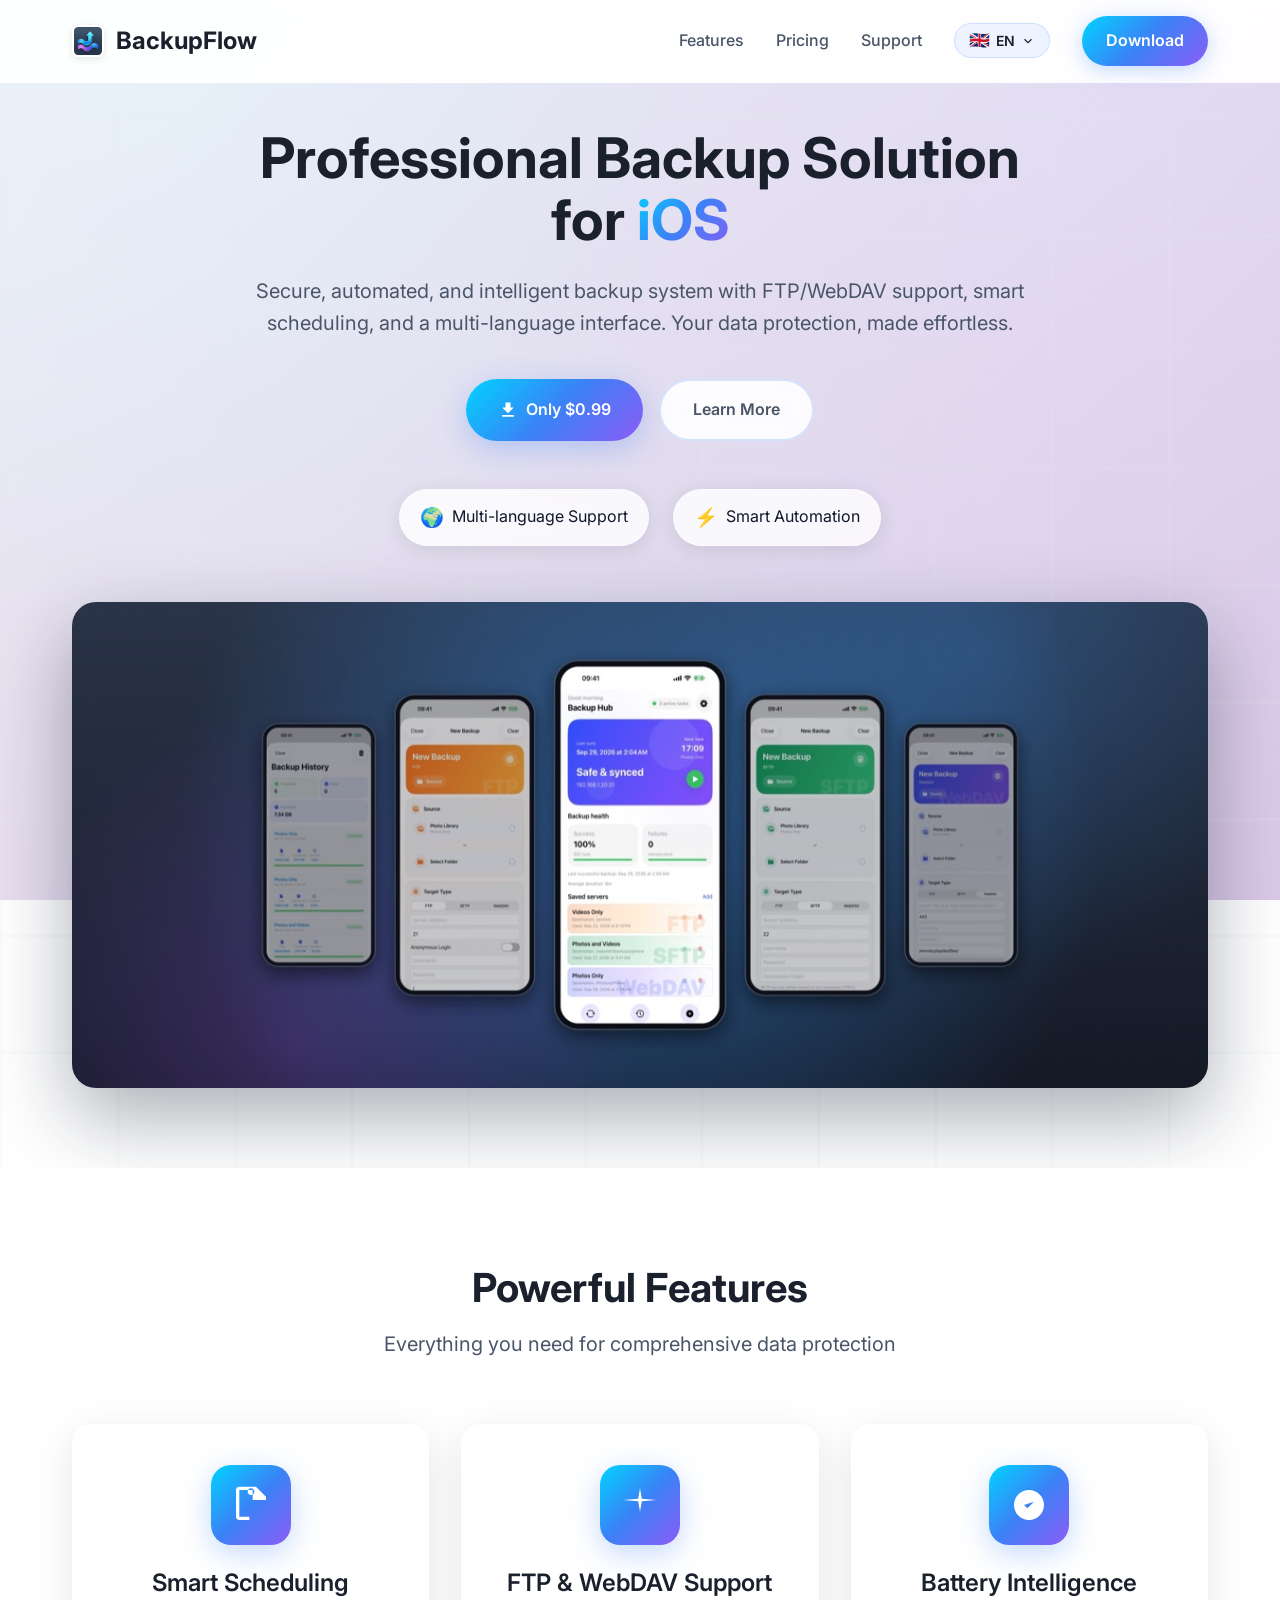
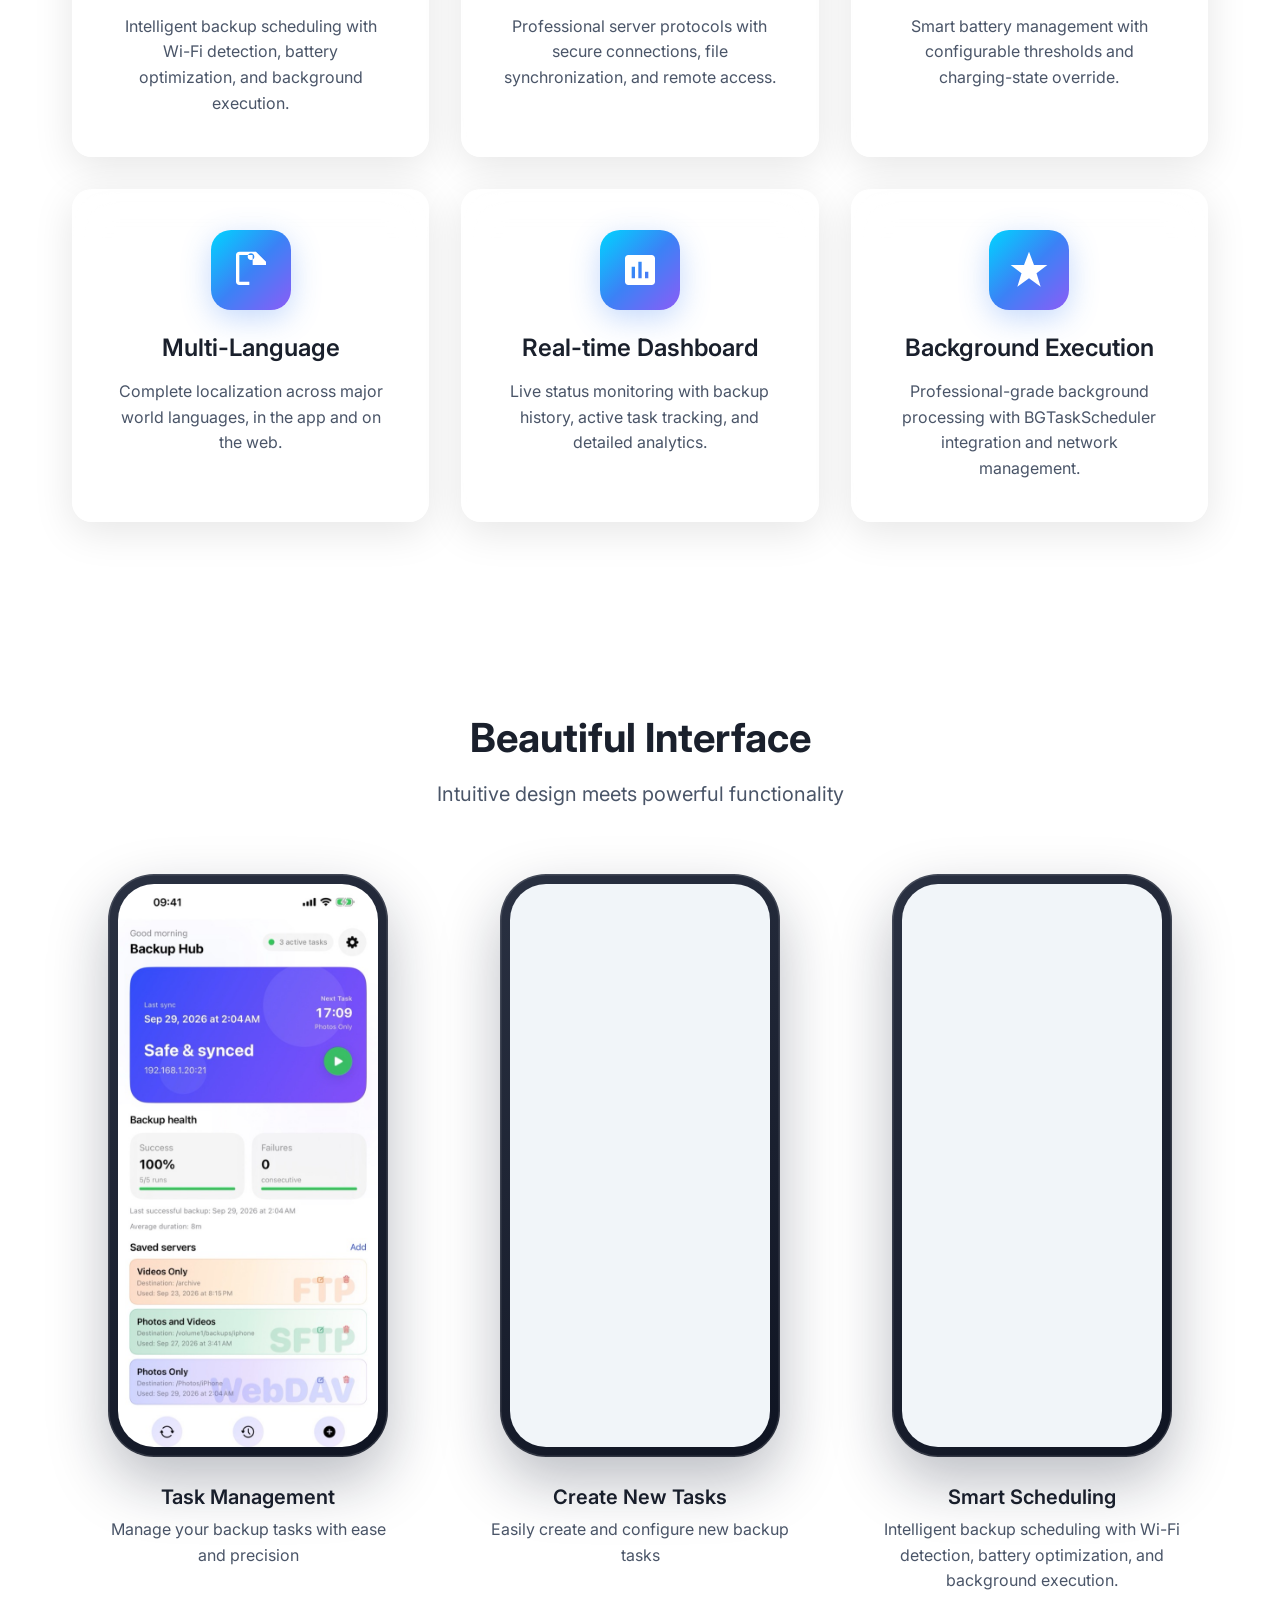
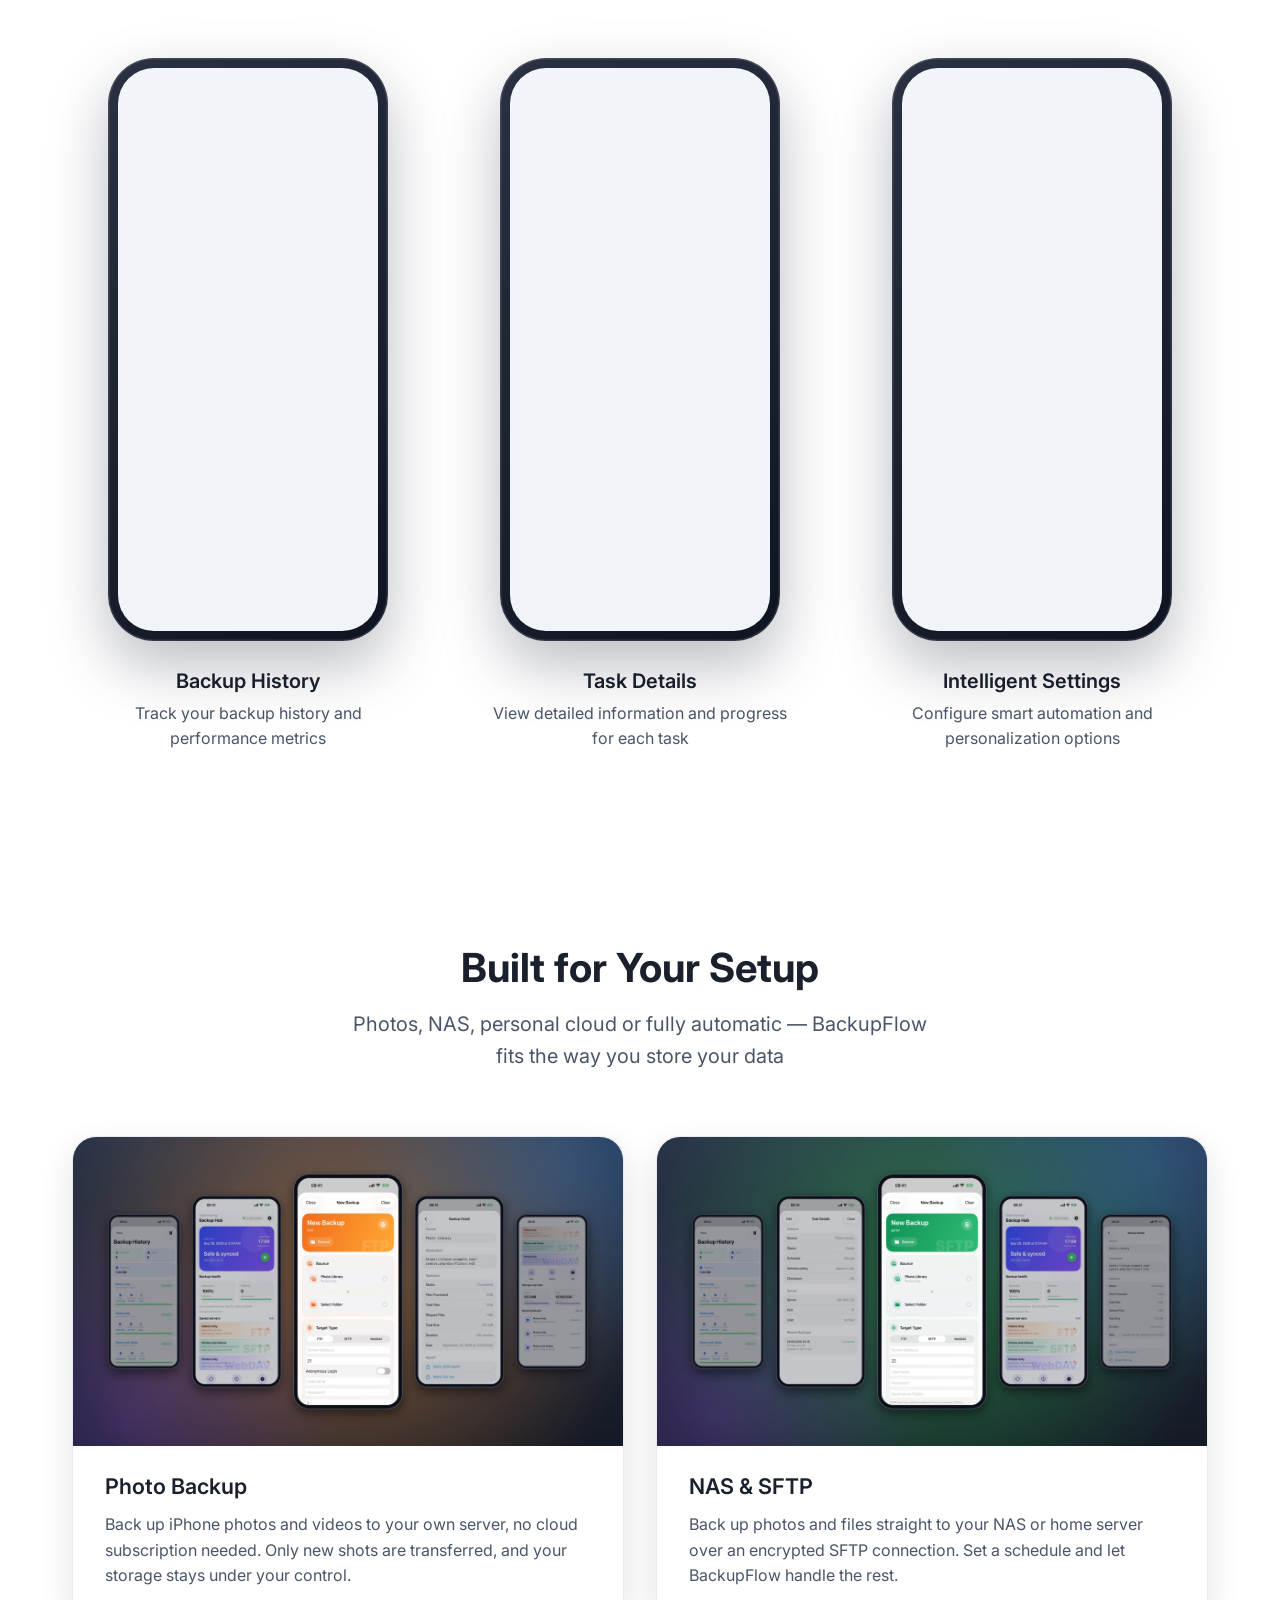
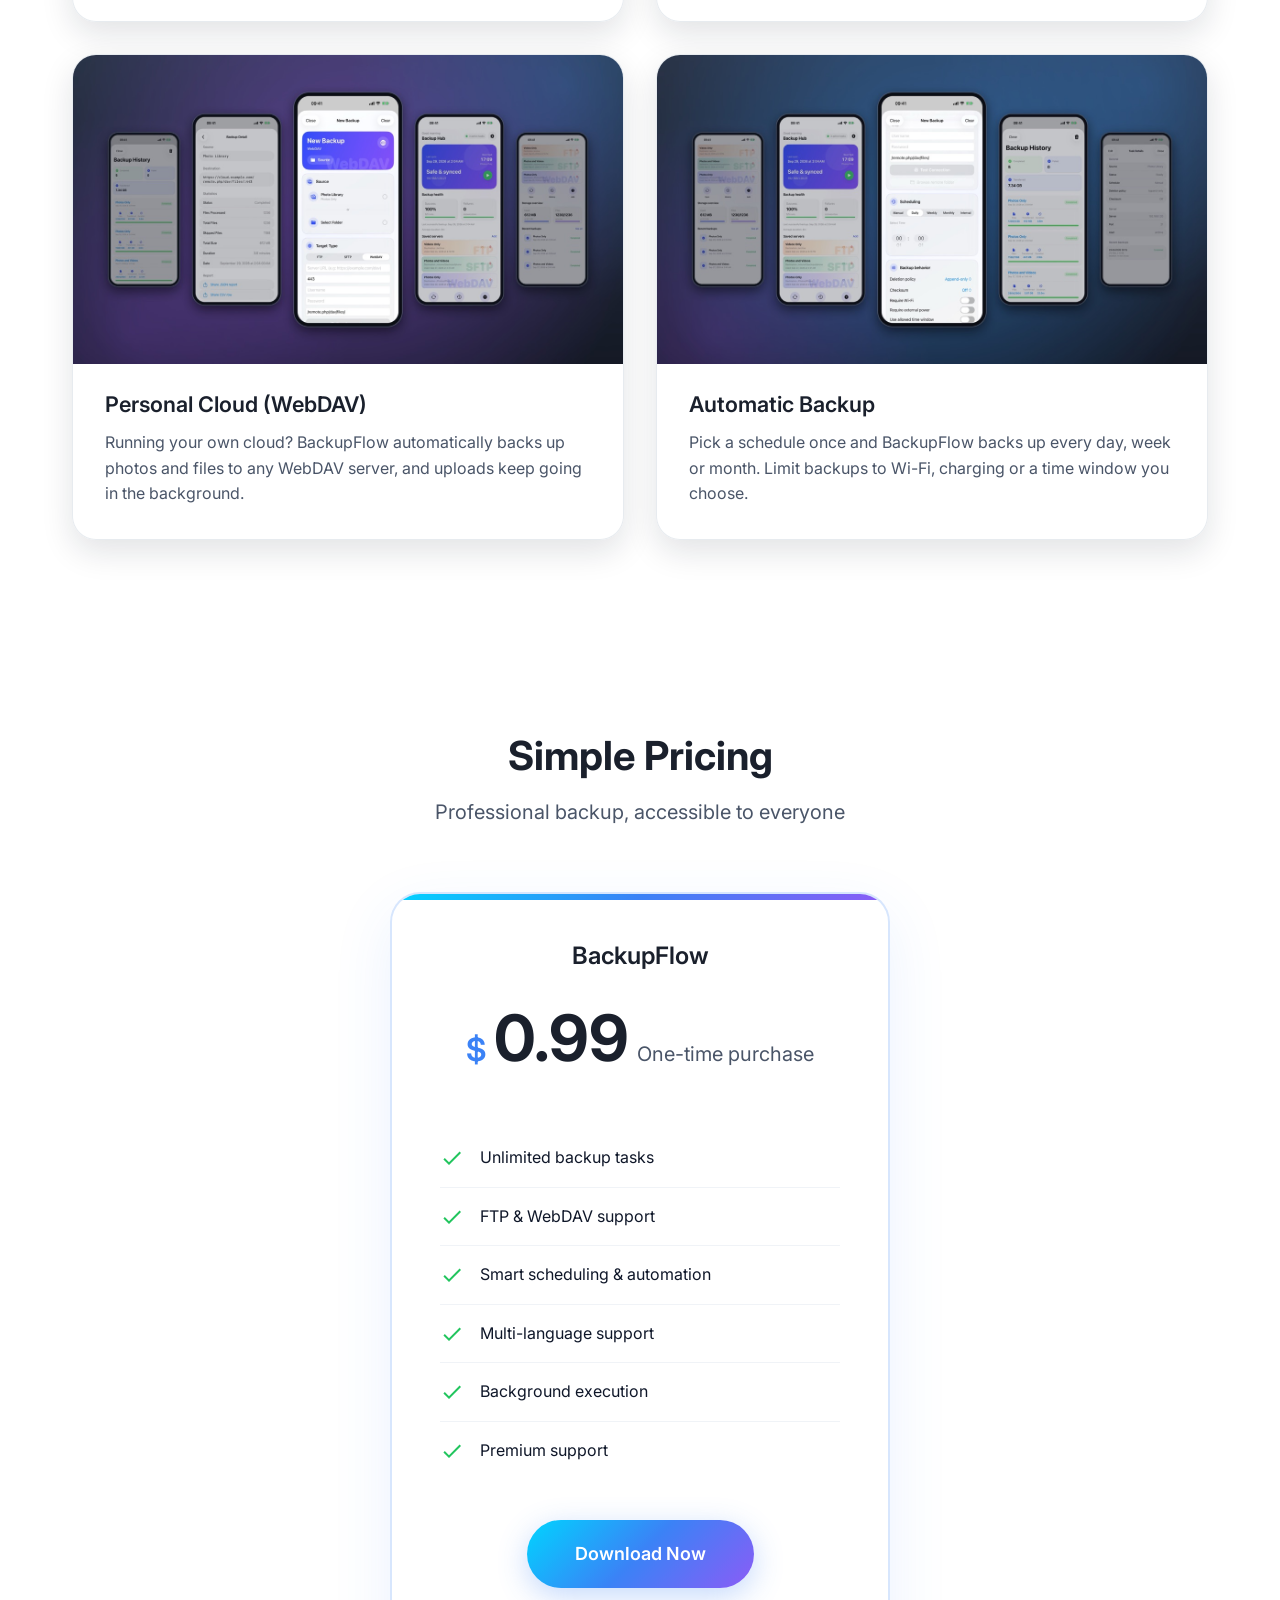
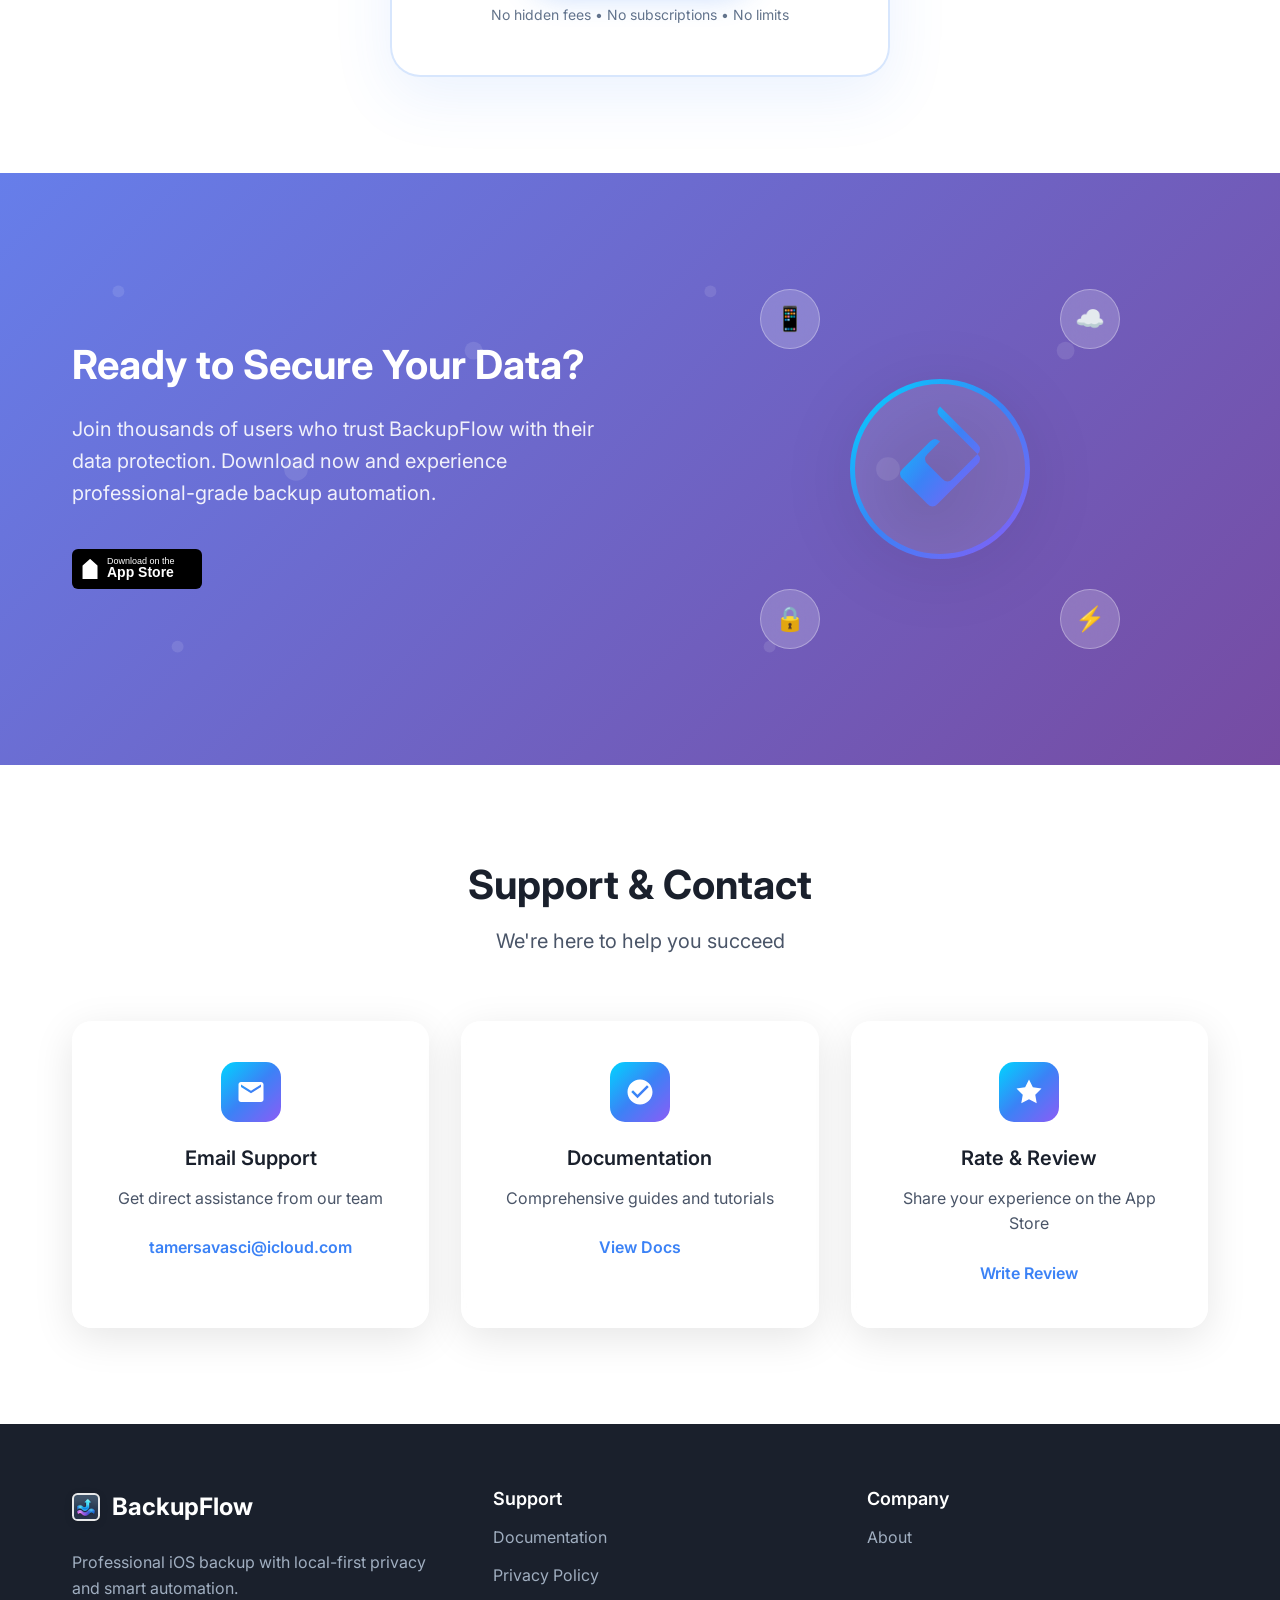
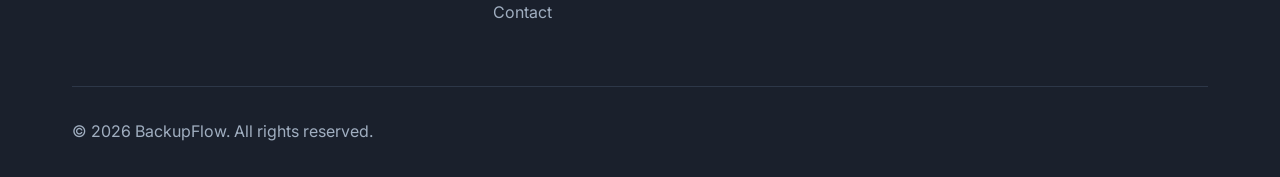
==== commit 7d3a3d0e: "Remove Twitter, LinkedIn and GitHub links - Drop social links from index and privacy policy footers " ====
--- a/index.html
+++ b/index.html
@@ -52,7 +52,6 @@
             property="twitter:image"
             content="https://backupflow.netlify.app/assets/og-image.jpg"
         />
-        <meta property="twitter:creator" content="@tamersavasci" />
 
         <!-- iOS Safari -->
         <meta name="apple-mobile-web-app-capable" content="yes" />
@@ -753,8 +752,6 @@
                         <div class="footer-column">
                             <h4 data-i18n="footer.companyHeading">Company</h4>
                             <a href="/about" data-i18n="footer.about">About</a>
-                            <a href="https://www.linkedin.com/in/tamer-sava%C5%9Fc%C4%B1-85a832322" target="_blank" rel="noopener noreferrer" data-i18n="footer.linkedin">LinkedIn</a>
-                            <a href="/github" data-i18n="footer.github">GitHub</a>
                         </div>
                     </div>
                 </div>
@@ -762,11 +759,6 @@
                     <p>
                         &copy; 2026 BackupFlow. <span data-i18n="footer.copyright">All rights reserved.</span>
                     </p>
-                    <div class="footer-social">
-                        <a href="/twitter" class="social-link" data-i18n="footer.twitter">Twitter</a>
-                        <a href="/github" class="social-link" data-i18n="footer.github">GitHub</a>
-                        <a href="https://www.linkedin.com/in/tamer-sava%C5%9Fc%C4%B1-85a832322" class="social-link" target="_blank" rel="noopener noreferrer" data-i18n="footer.linkedin">LinkedIn</a>
-                    </div>
                 </div>
             </div>
         </footer>
--- a/styles.css
+++ b/styles.css
@@ -197,7 +197,6 @@
 .nav-link:focus-visible,
 .btn:focus-visible,
 .support-link:focus-visible,
-.social-link:focus-visible,
 .footer-column a:focus-visible {
     outline: 2px solid #3b82f6;
     outline-offset: 3px;
@@ -1372,21 +1371,6 @@
     color: #a0aec0;
 }
 
-.footer-social {
-    display: flex;
-    gap: 2rem;
-}
-
-.social-link {
-    color: #a0aec0;
-    text-decoration: none;
-    transition: color 0.3s ease;
-}
-
-.social-link:hover {
-    color: #00d4ff;
-}
-
 /* Responsive Design */
 @media (max-width: 768px) {
     .nav-menu {
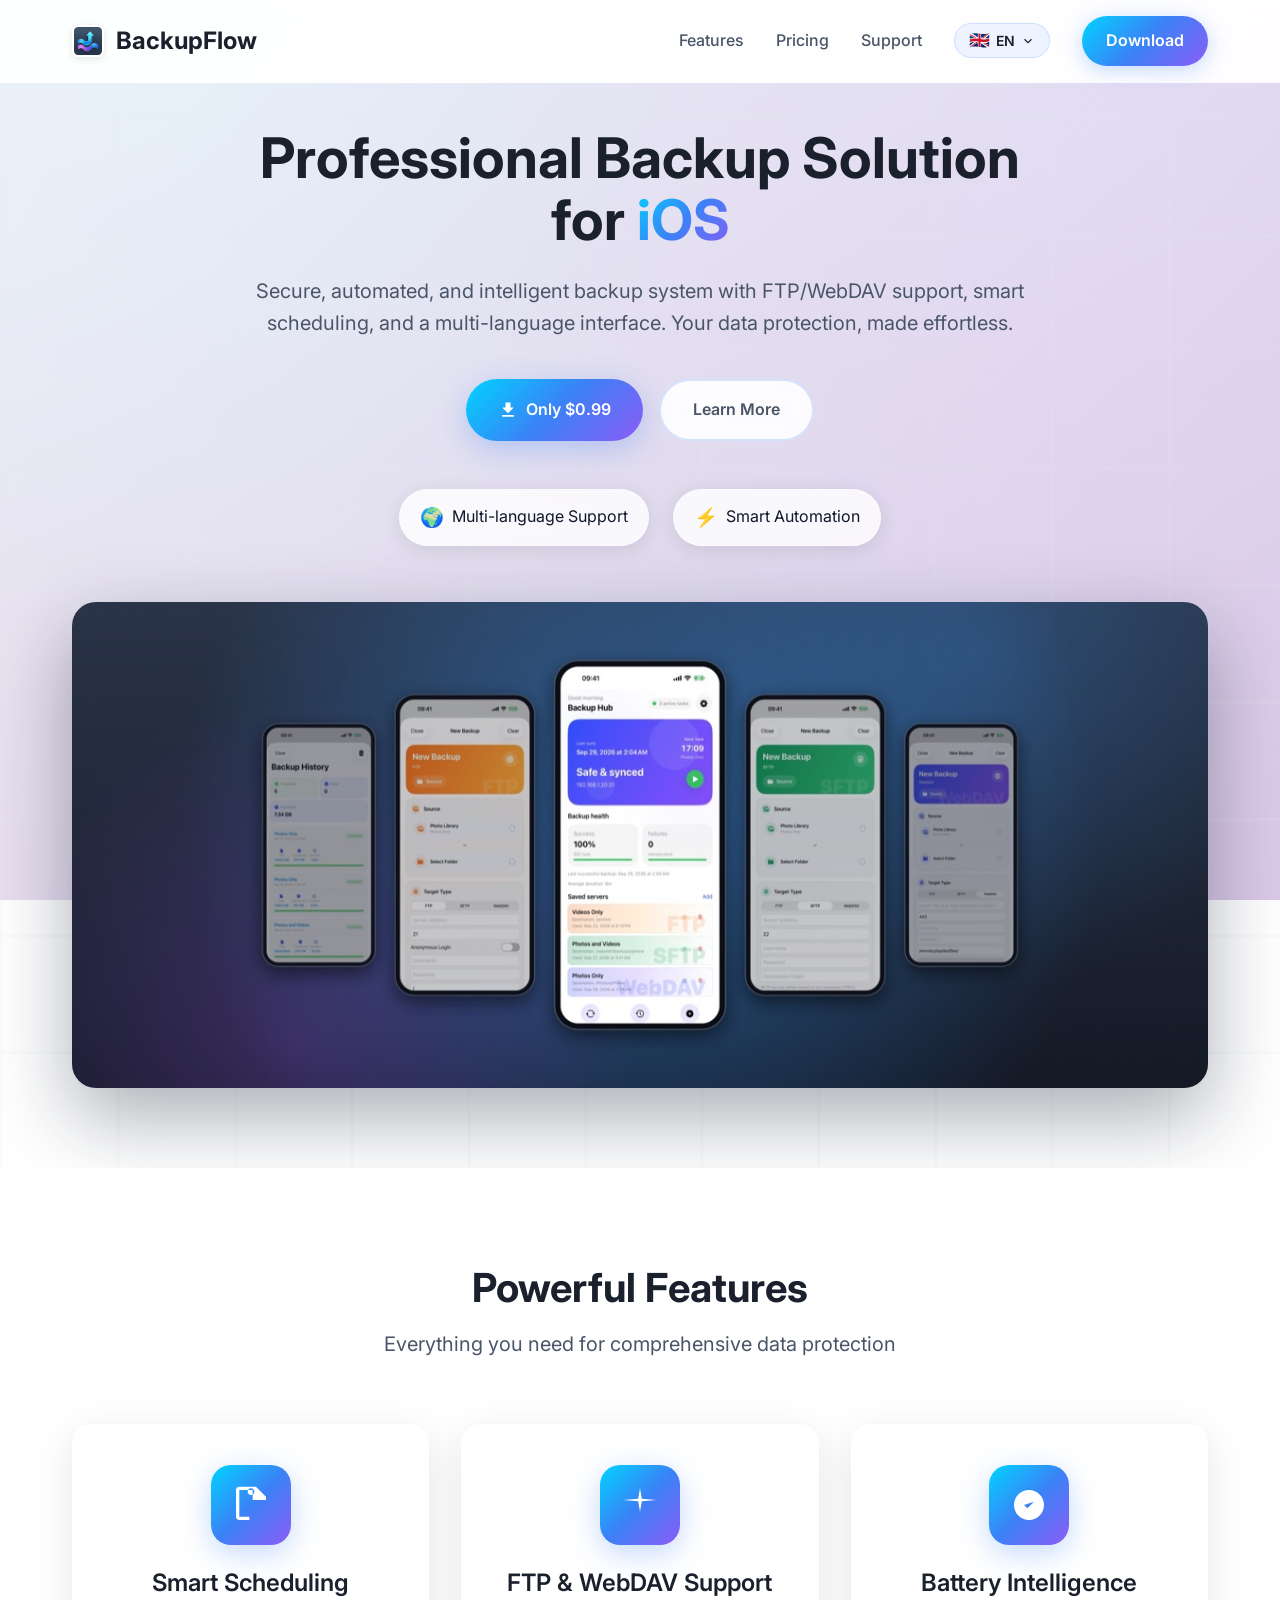
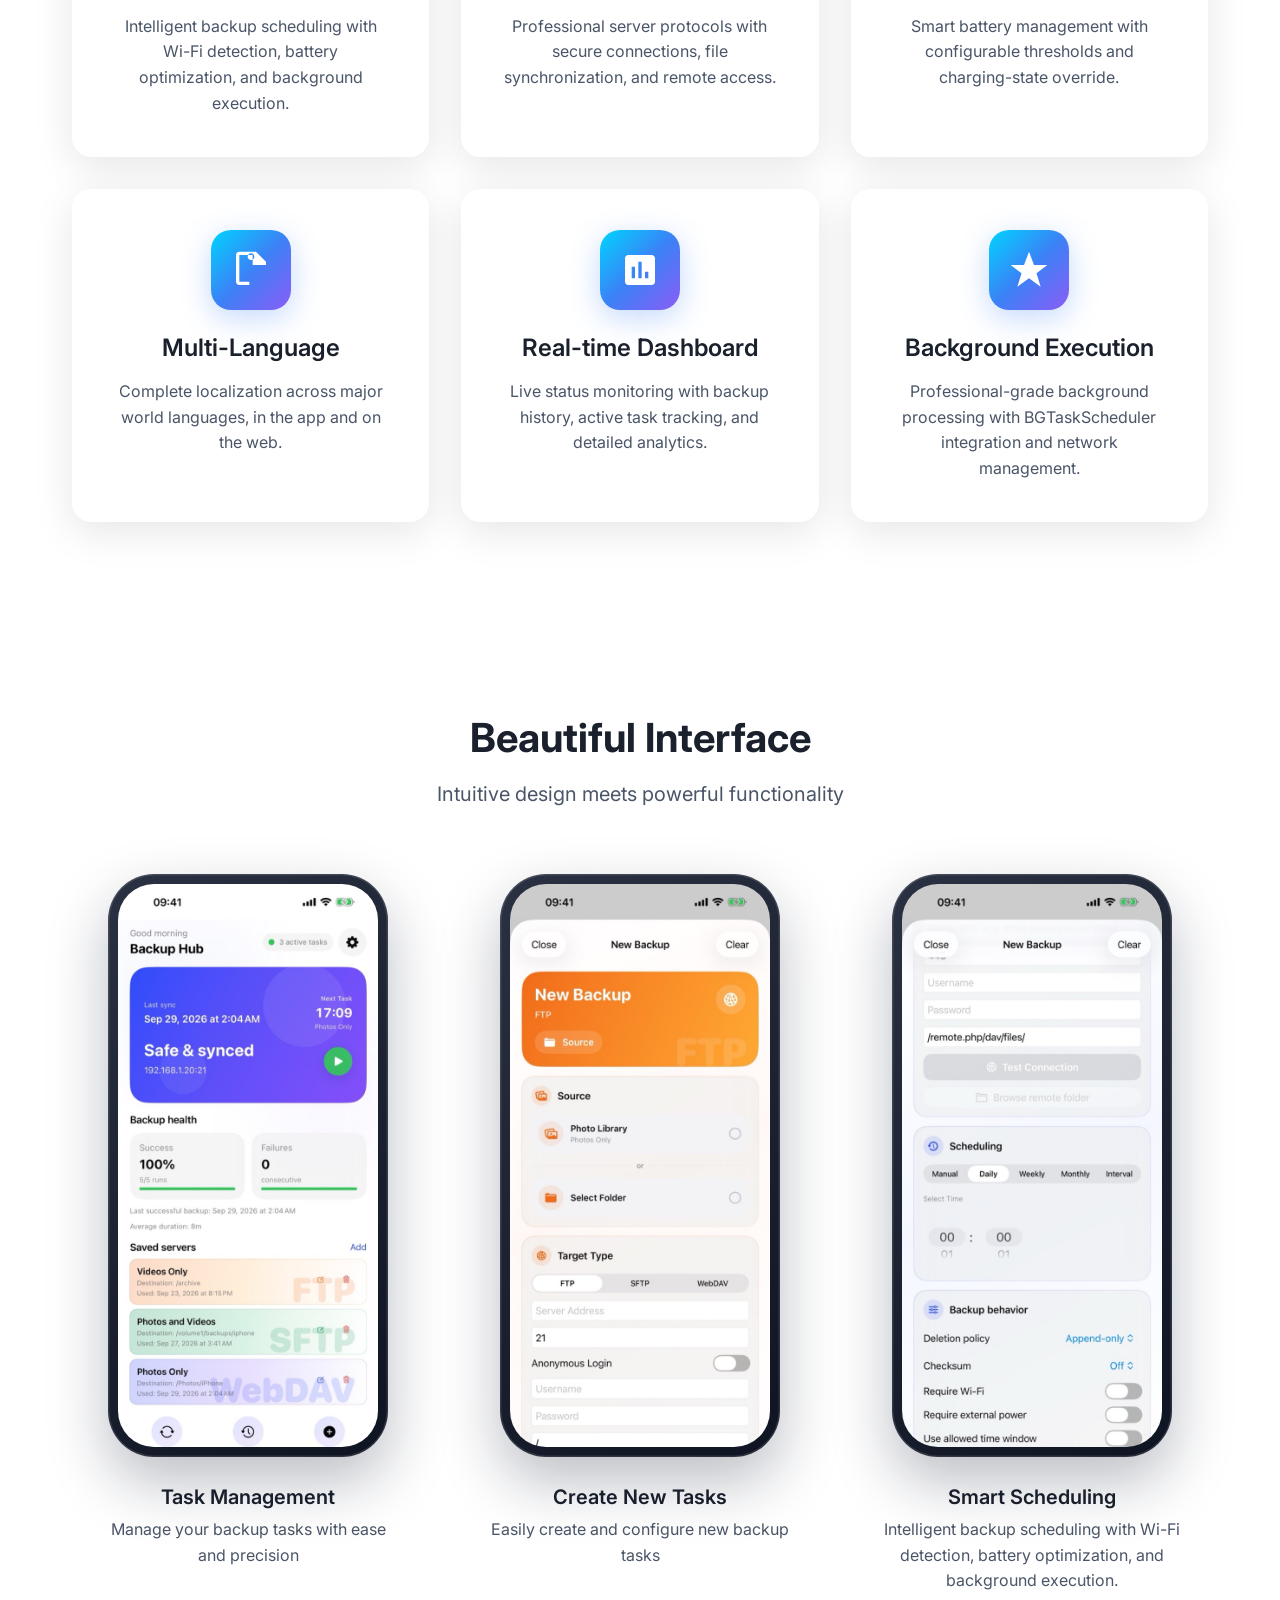
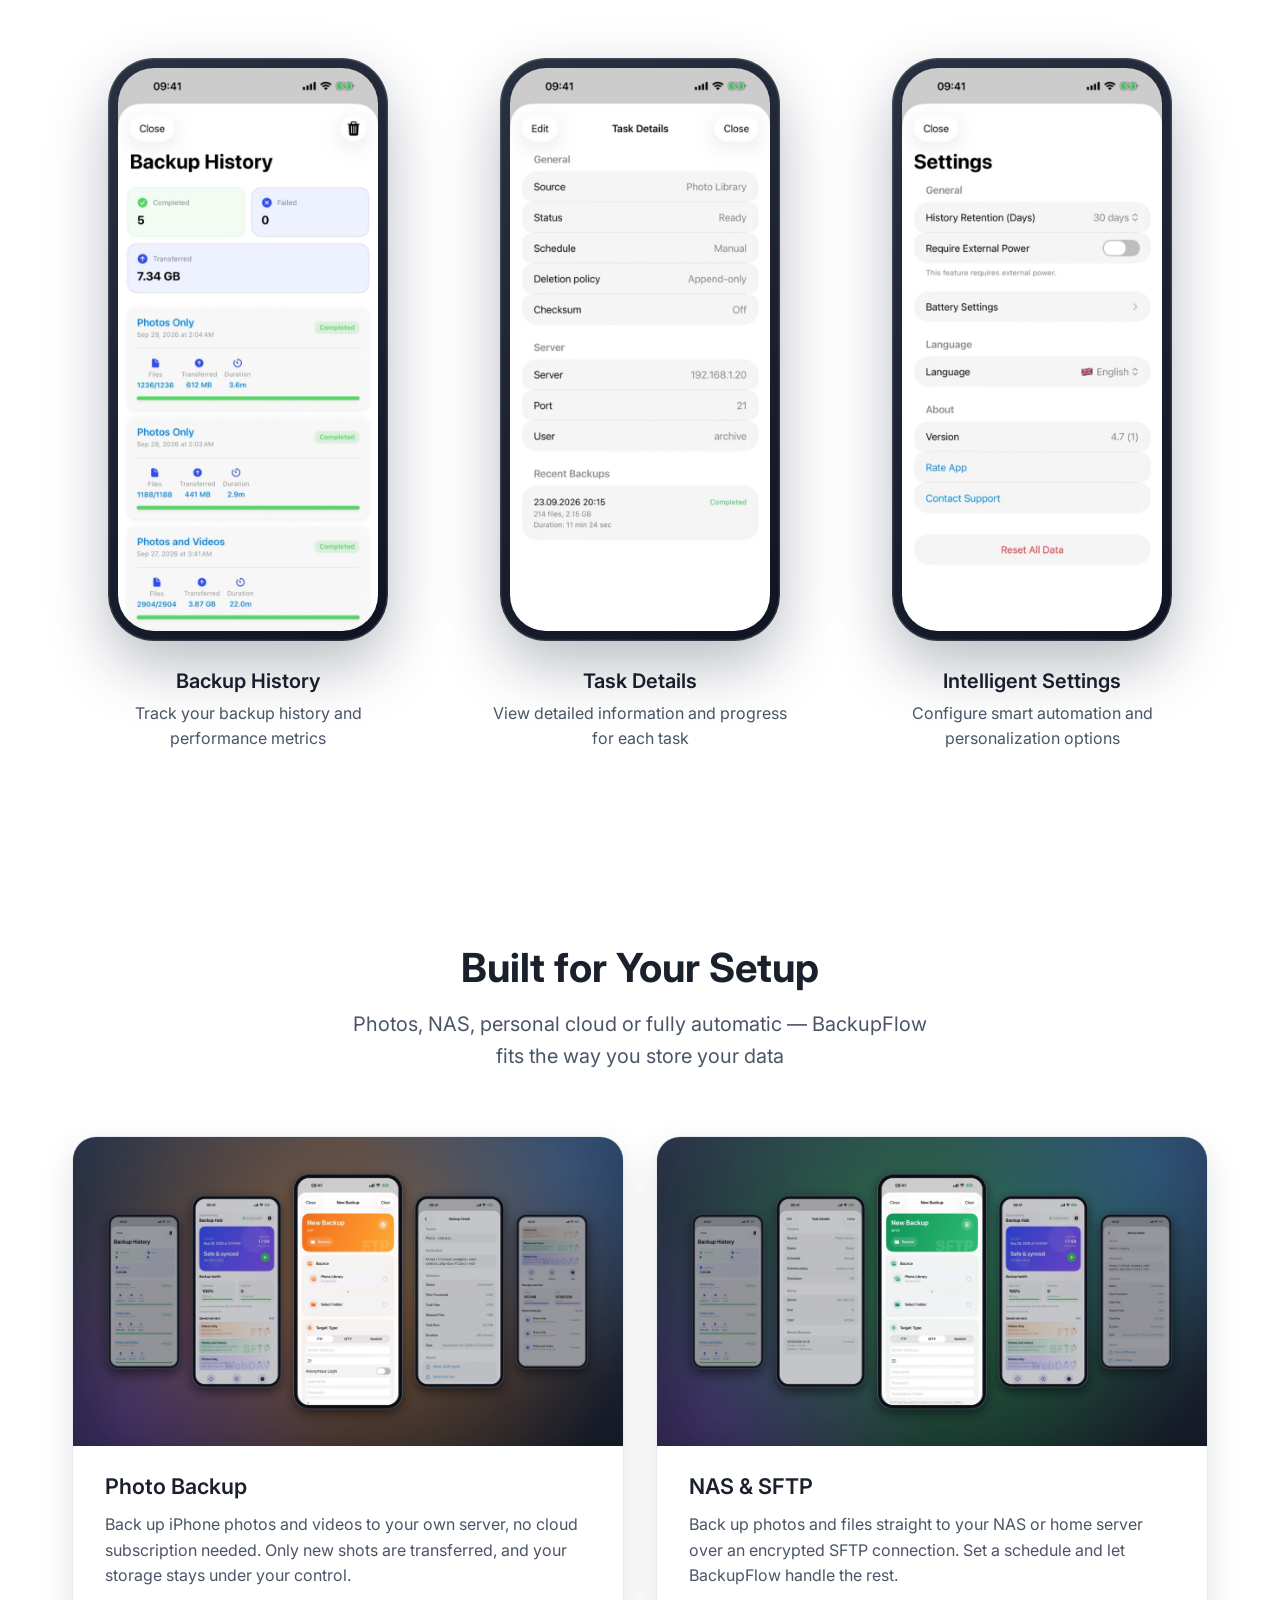
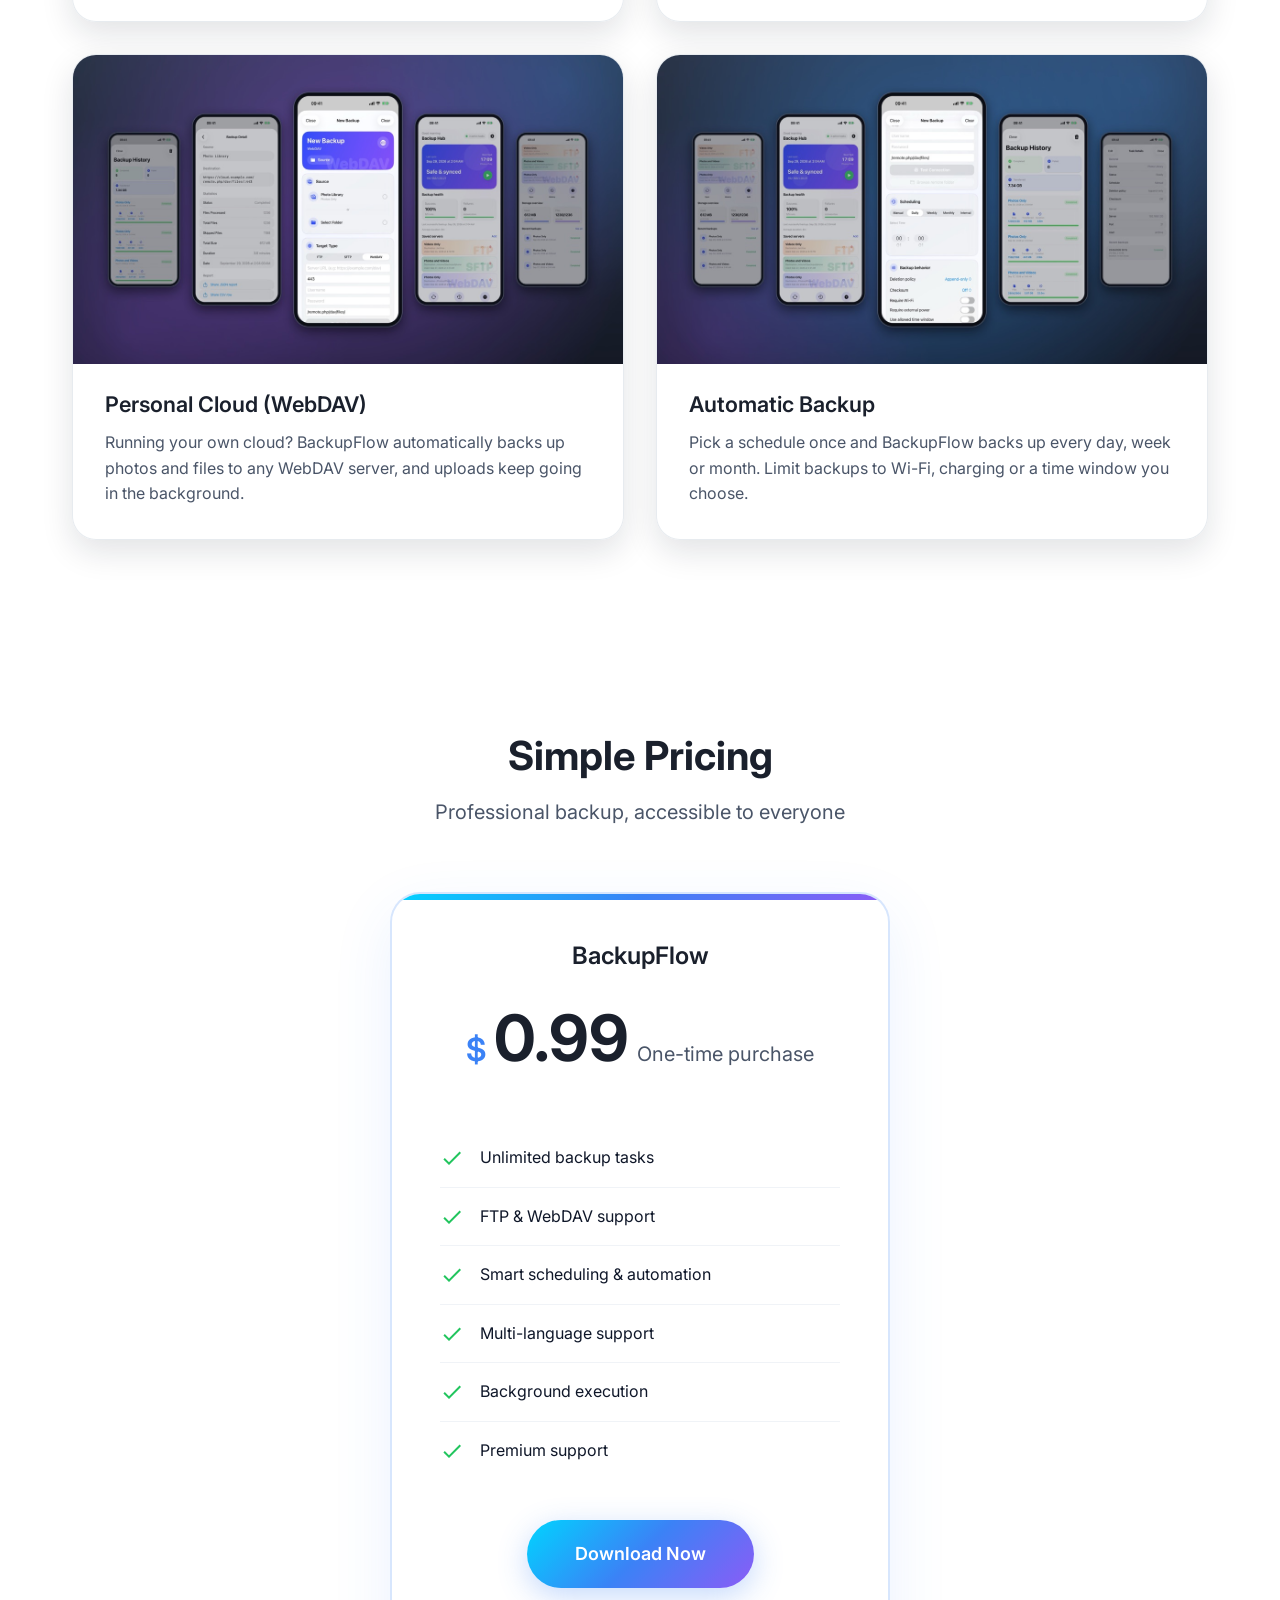
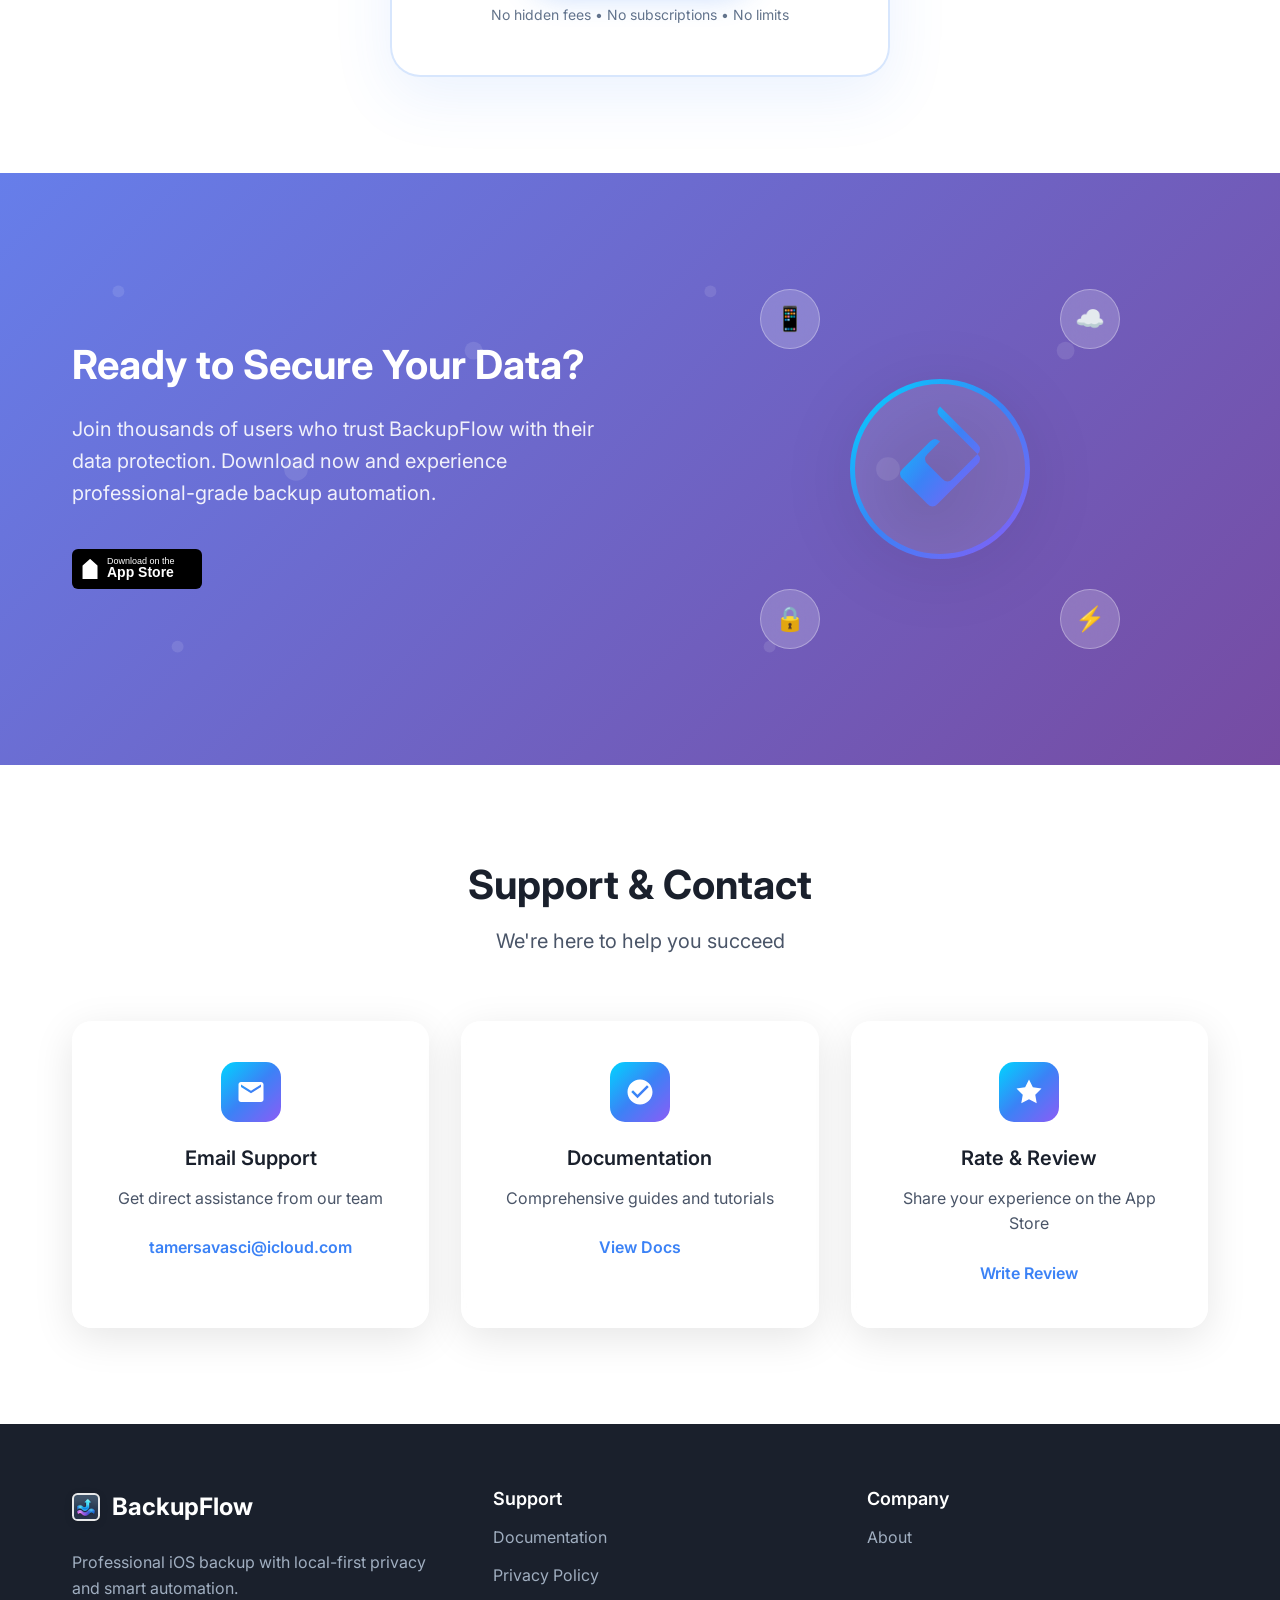
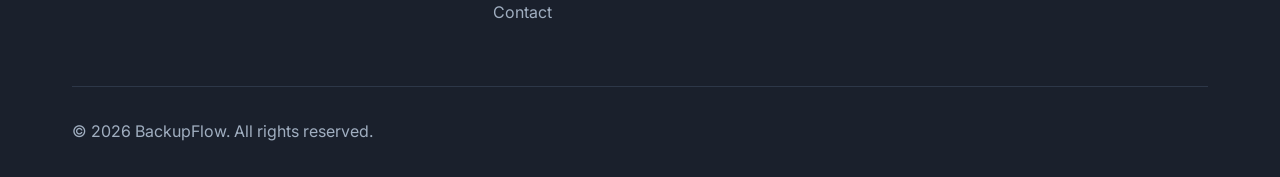
==== commit 5c30bc3d: "Add localized Help pages under docs/ - Generate docs/<lang>/ pages for 12 languages from website-doc" ====
--- a/index.html
+++ b/index.html
@@ -707,7 +707,7 @@
                         </div>
                         <h3 data-i18n="support.cards.1.title">Documentation</h3>
                         <p data-i18n="support.cards.1.desc">Comprehensive guides and tutorials</p>
-                        <a href="/docs" class="support-link" data-i18n="support.cards.1.link">View Docs</a>
+                        <a href="docs/" class="support-link" data-docs-link data-i18n="support.cards.1.link">View Docs</a>
                     </div>
 
                     <div class="support-card">
@@ -745,7 +745,7 @@
                     <div class="footer-links">
                         <div class="footer-column">
                             <h4 data-i18n="footer.supportHeading">Support</h4>
-                            <a href="/docs" data-i18n="footer.docs">Documentation</a>
+                            <a href="docs/" data-docs-link data-i18n="footer.docs">Documentation</a>
                             <a href="privacy-policy.html" data-i18n="footer.privacy">Privacy Policy</a>
                             <a href="mailto:tamersavasci@icloud.com" data-i18n="footer.contact">Contact</a>
                         </div>
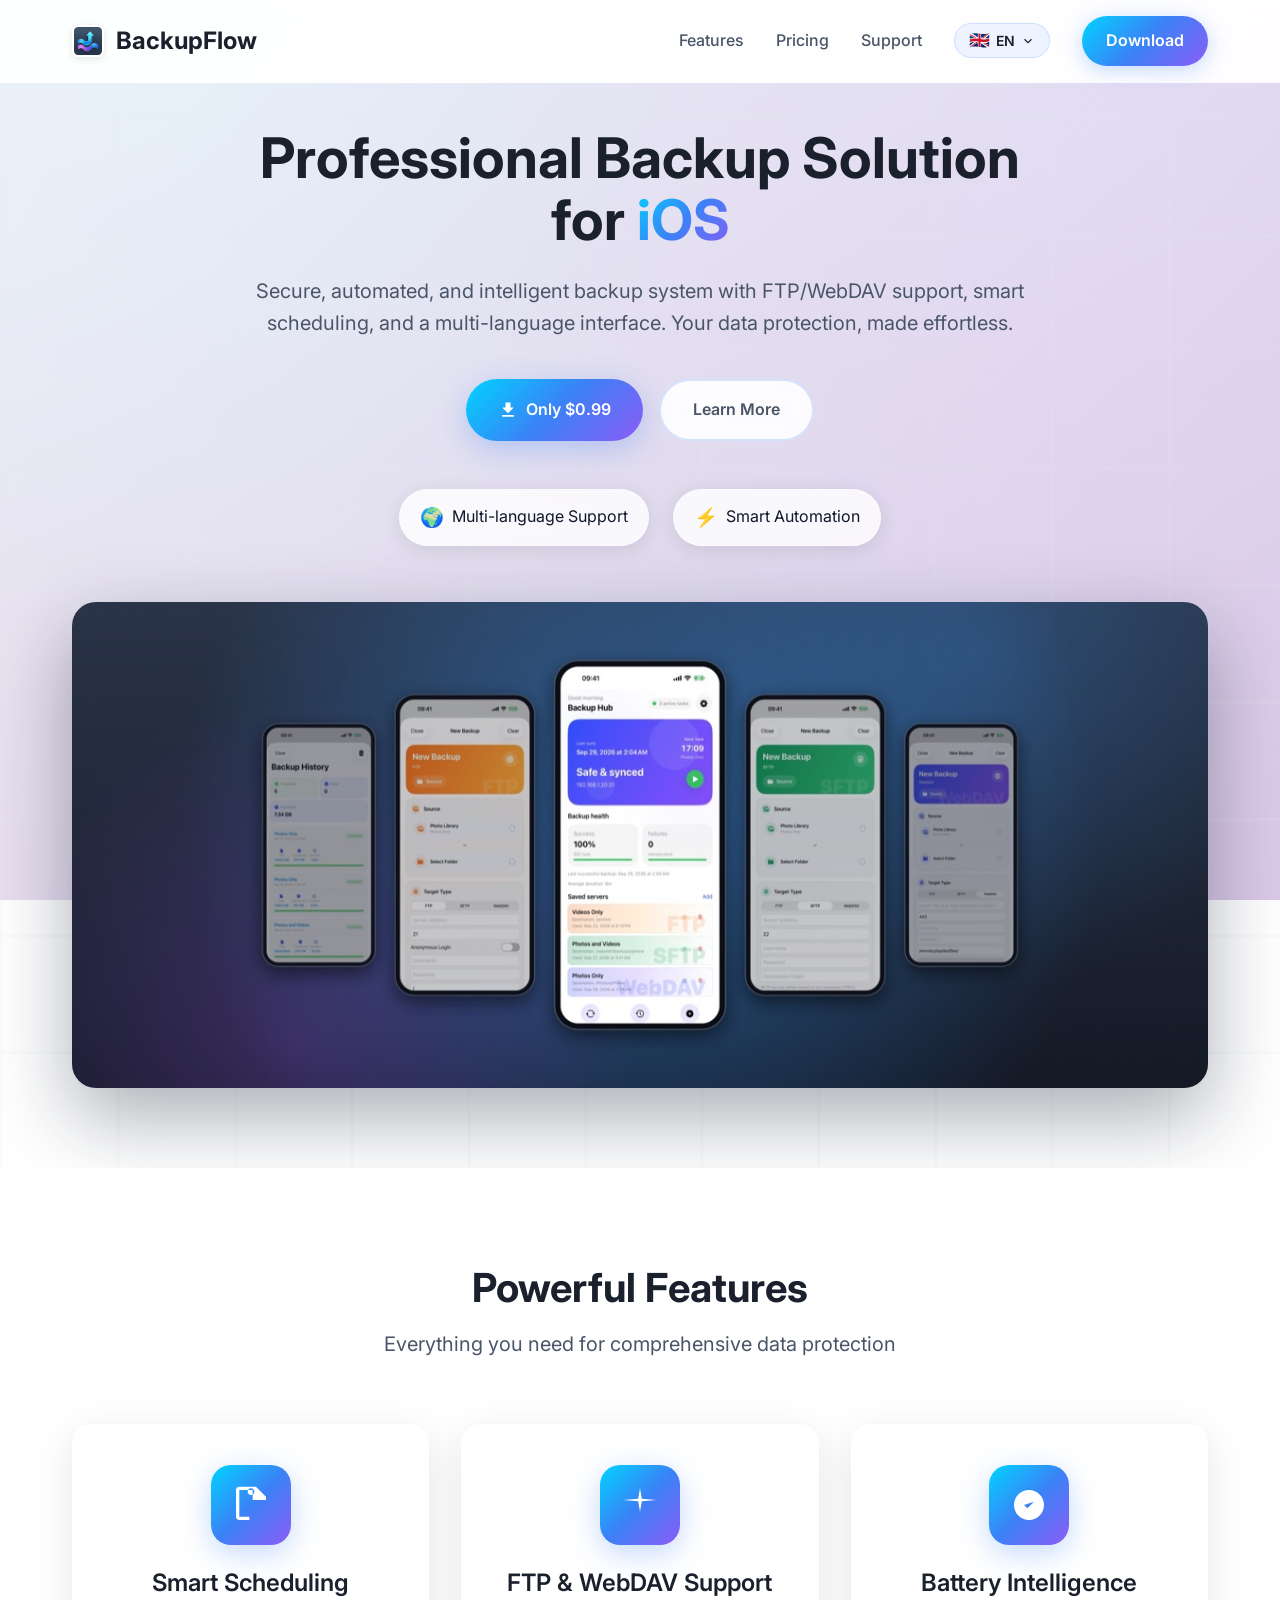
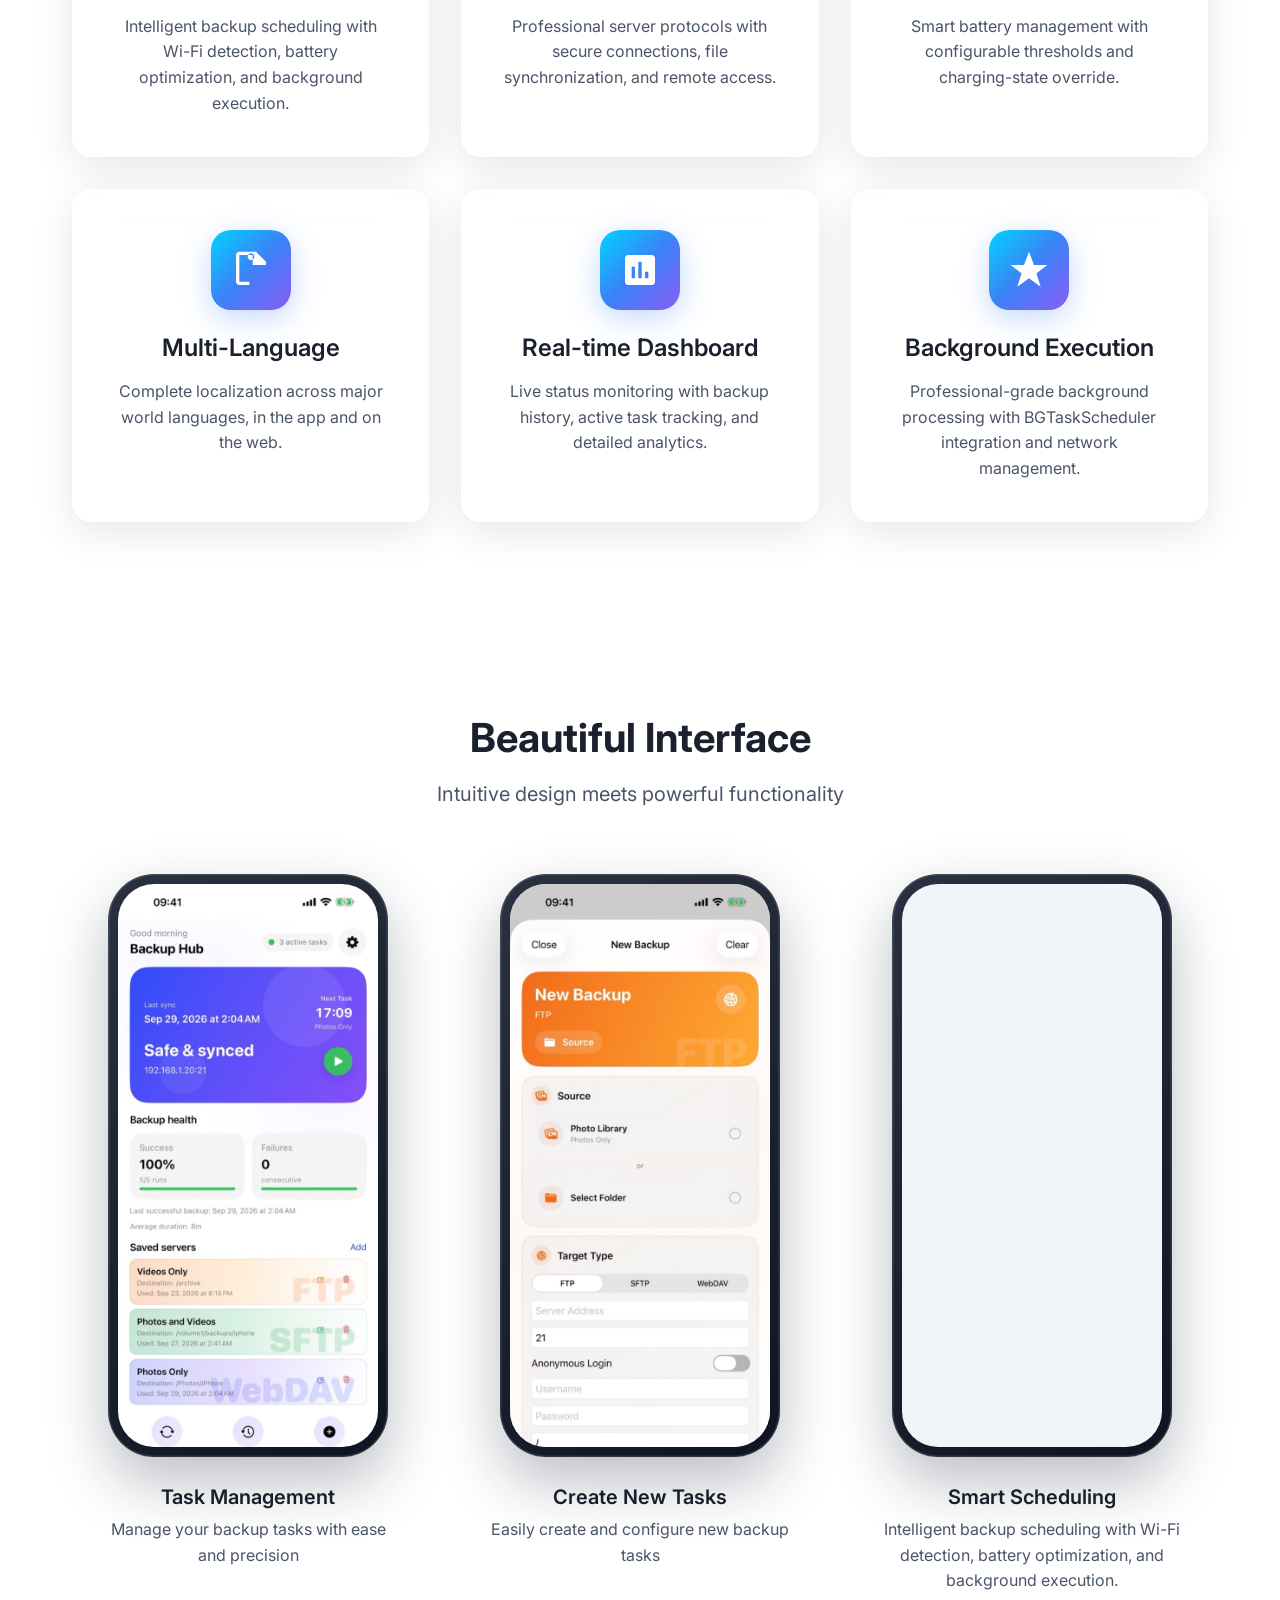
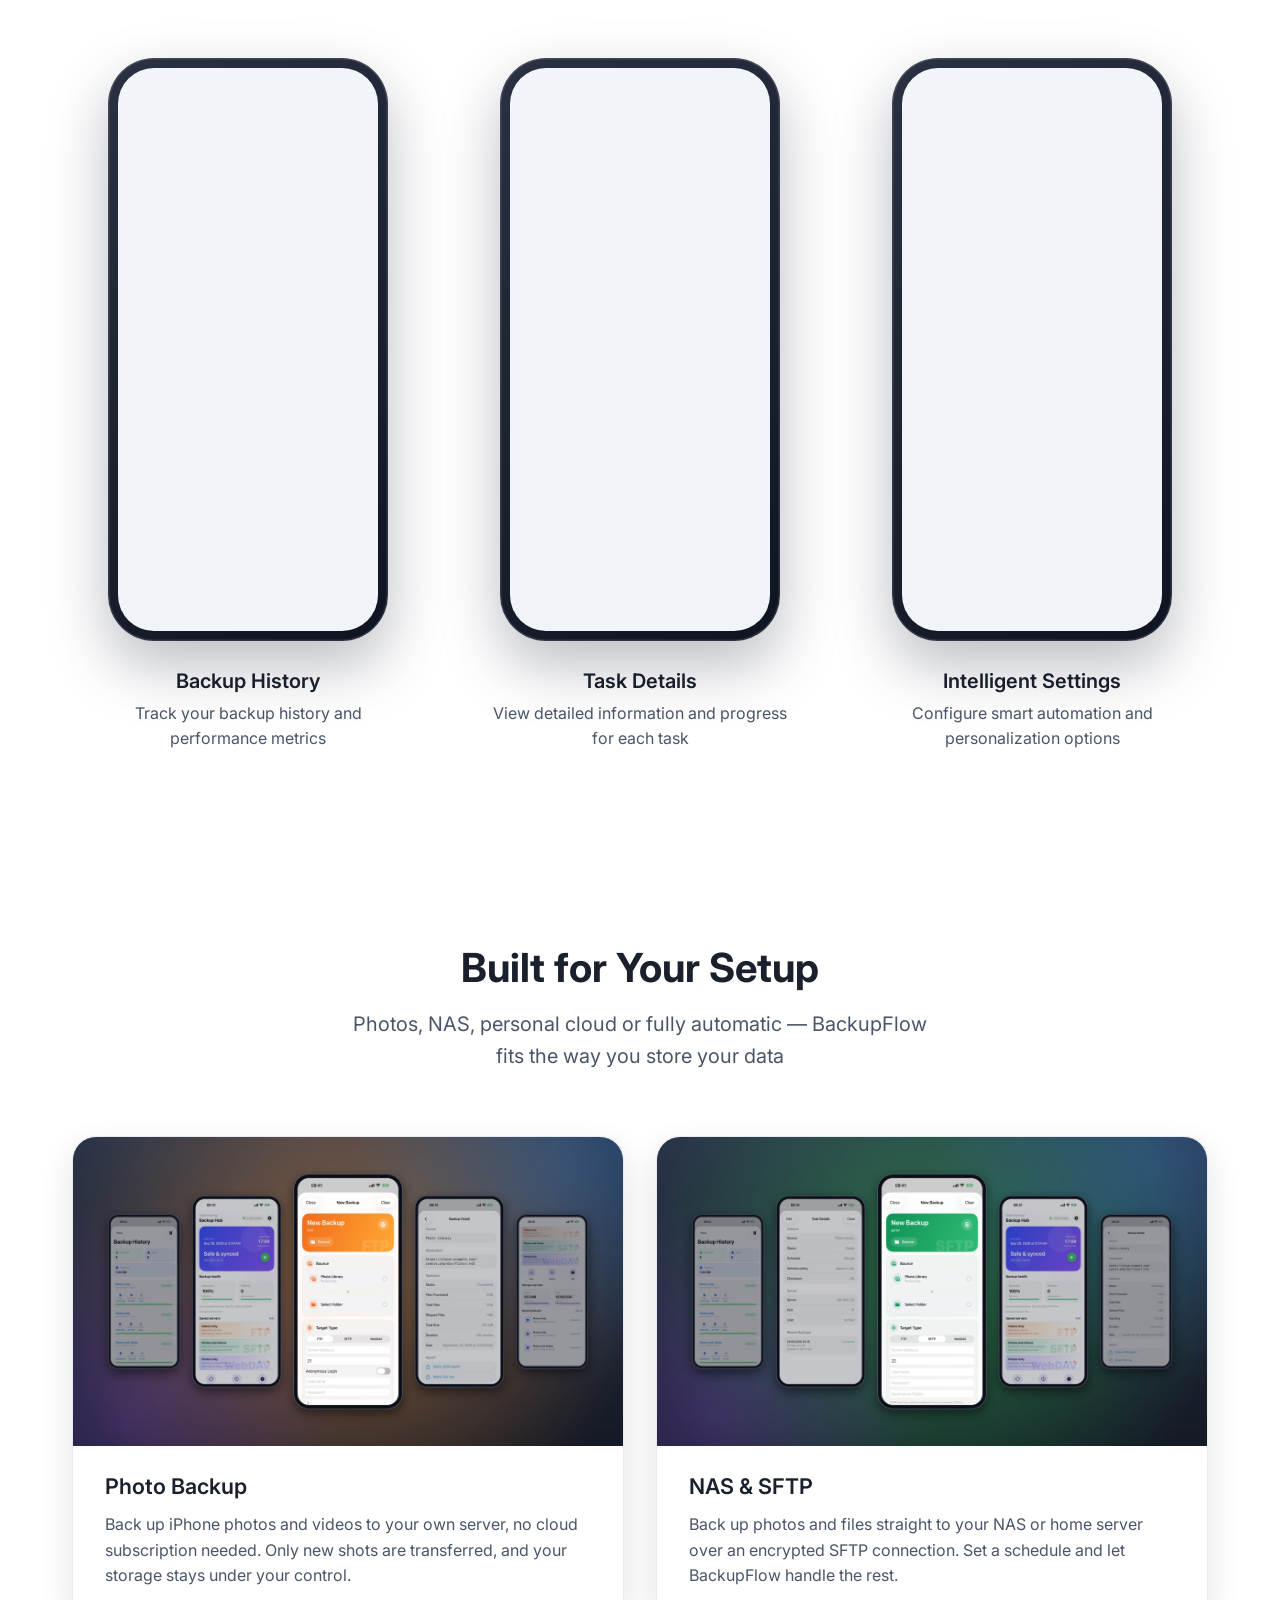
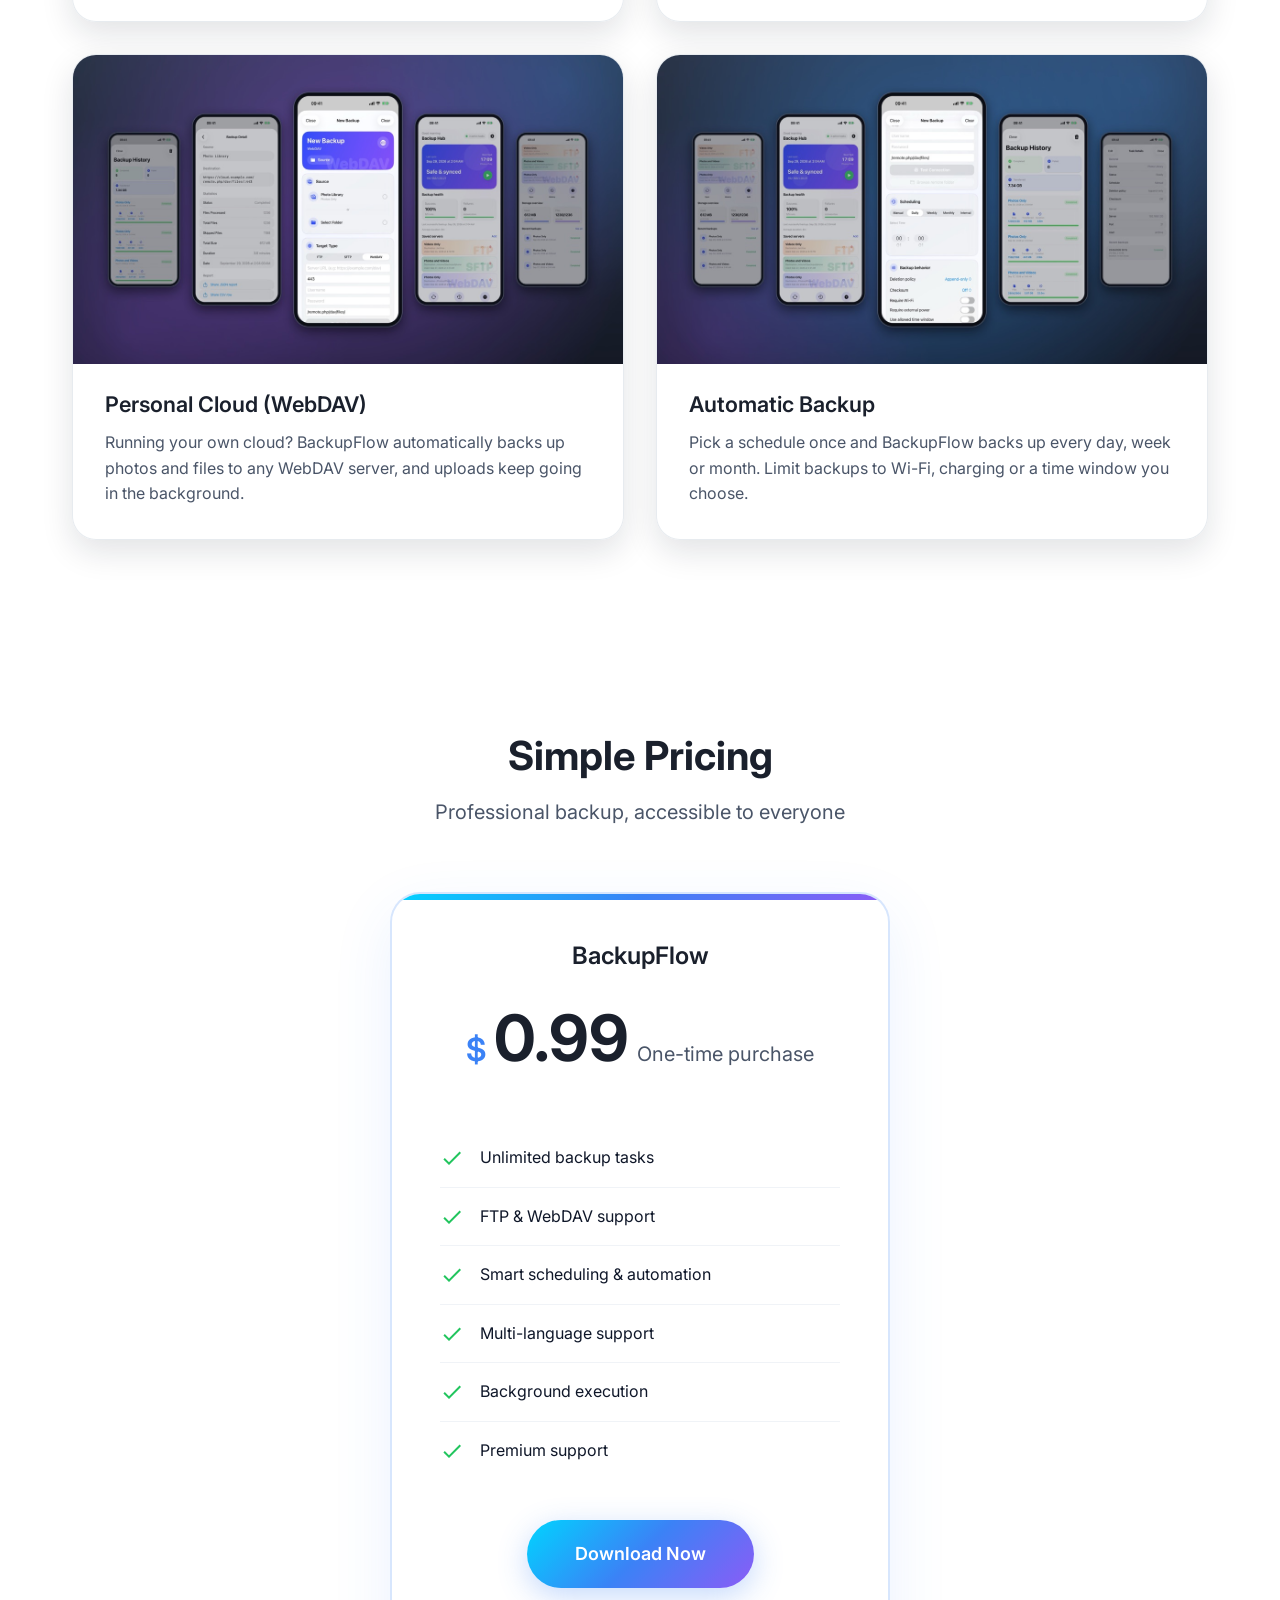
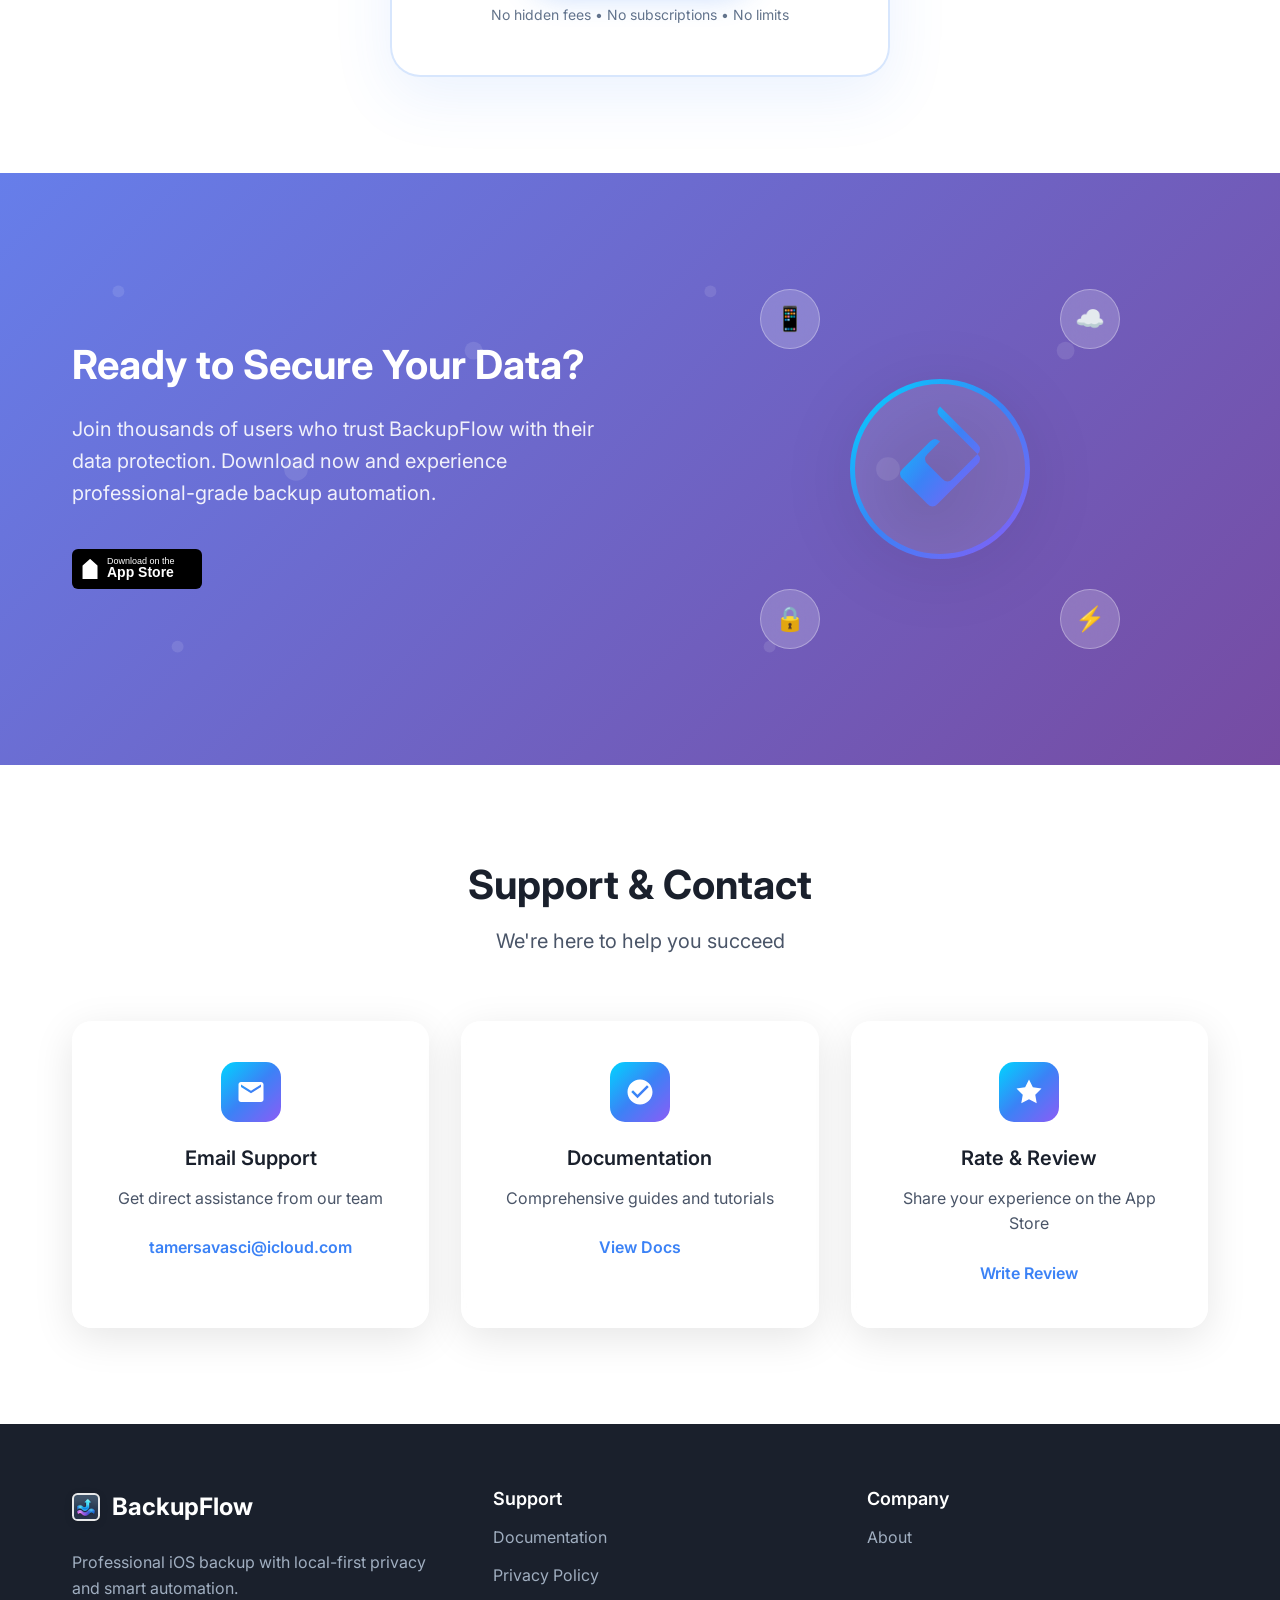
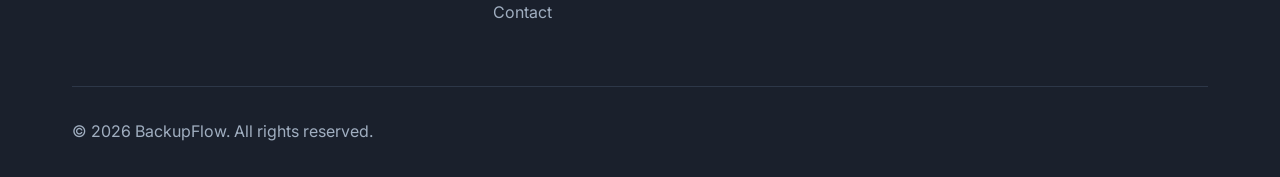
==== commit cdb020f7: "Configure site URLs and links for GitHub Pages" ====
--- a/index.html
+++ b/index.html
@@ -18,7 +18,7 @@
 
         <!-- Open Graph / Facebook -->
         <meta property="og:type" content="website" />
-        <meta property="og:url" content="https://backupflow.netlify.app/" />
+        <meta property="og:url" content="https://tsavasci.github.io/BackupFlowWeb/" />
         <meta
             property="og:title"
             content="BackupFlow - Professional iOS Backup Solution"
@@ -29,7 +29,7 @@
         />
         <meta
             property="og:image"
-            content="https://backupflow.netlify.app/assets/og-image.jpg"
+            content="https://tsavasci.github.io/BackupFlowWeb/assets/og-image.jpg"
         />
         <meta property="og:site_name" content="BackupFlow" />
         <meta property="og:locale" content="en_US" />
@@ -38,7 +38,7 @@
         <meta property="twitter:card" content="summary_large_image" />
         <meta
             property="twitter:url"
-            content="https://backupflow.netlify.app/"
+            content="https://tsavasci.github.io/BackupFlowWeb/"
         />
         <meta
             property="twitter:title"
@@ -50,7 +50,7 @@
         />
         <meta
             property="twitter:image"
-            content="https://backupflow.netlify.app/assets/og-image.jpg"
+            content="https://tsavasci.github.io/BackupFlowWeb/assets/og-image.jpg"
         />
 
         <!-- iOS Safari -->
@@ -60,7 +60,6 @@
 
         <!-- Windows -->
         <meta name="msapplication-TileColor" content="#3B82F6" />
-        <meta name="msapplication-config" content="/browserconfig.xml" />
         <link rel="stylesheet" href="styles.css" />
         <link rel="preconnect" href="https://fonts.googleapis.com" />
         <link rel="preconnect" href="https://fonts.gstatic.com" crossorigin />
@@ -69,7 +68,7 @@
             rel="stylesheet"
         />
         <link rel="icon" type="image/svg+xml" href="favicon.svg" />
-        <link rel="canonical" href="https://backupflow.netlify.app/" />
+        <link rel="canonical" href="https://tsavasci.github.io/BackupFlowWeb/" />
     </head>
     <body>
         <a href="#main-content" class="skip-link" data-i18n="misc.skipLink">Skip to content</a>
@@ -751,7 +750,7 @@
                         </div>
                         <div class="footer-column">
                             <h4 data-i18n="footer.companyHeading">Company</h4>
-                            <a href="/about" data-i18n="footer.about">About</a>
+                            <a href="#features" data-i18n="footer.about">About</a>
                         </div>
                     </div>
                 </div>
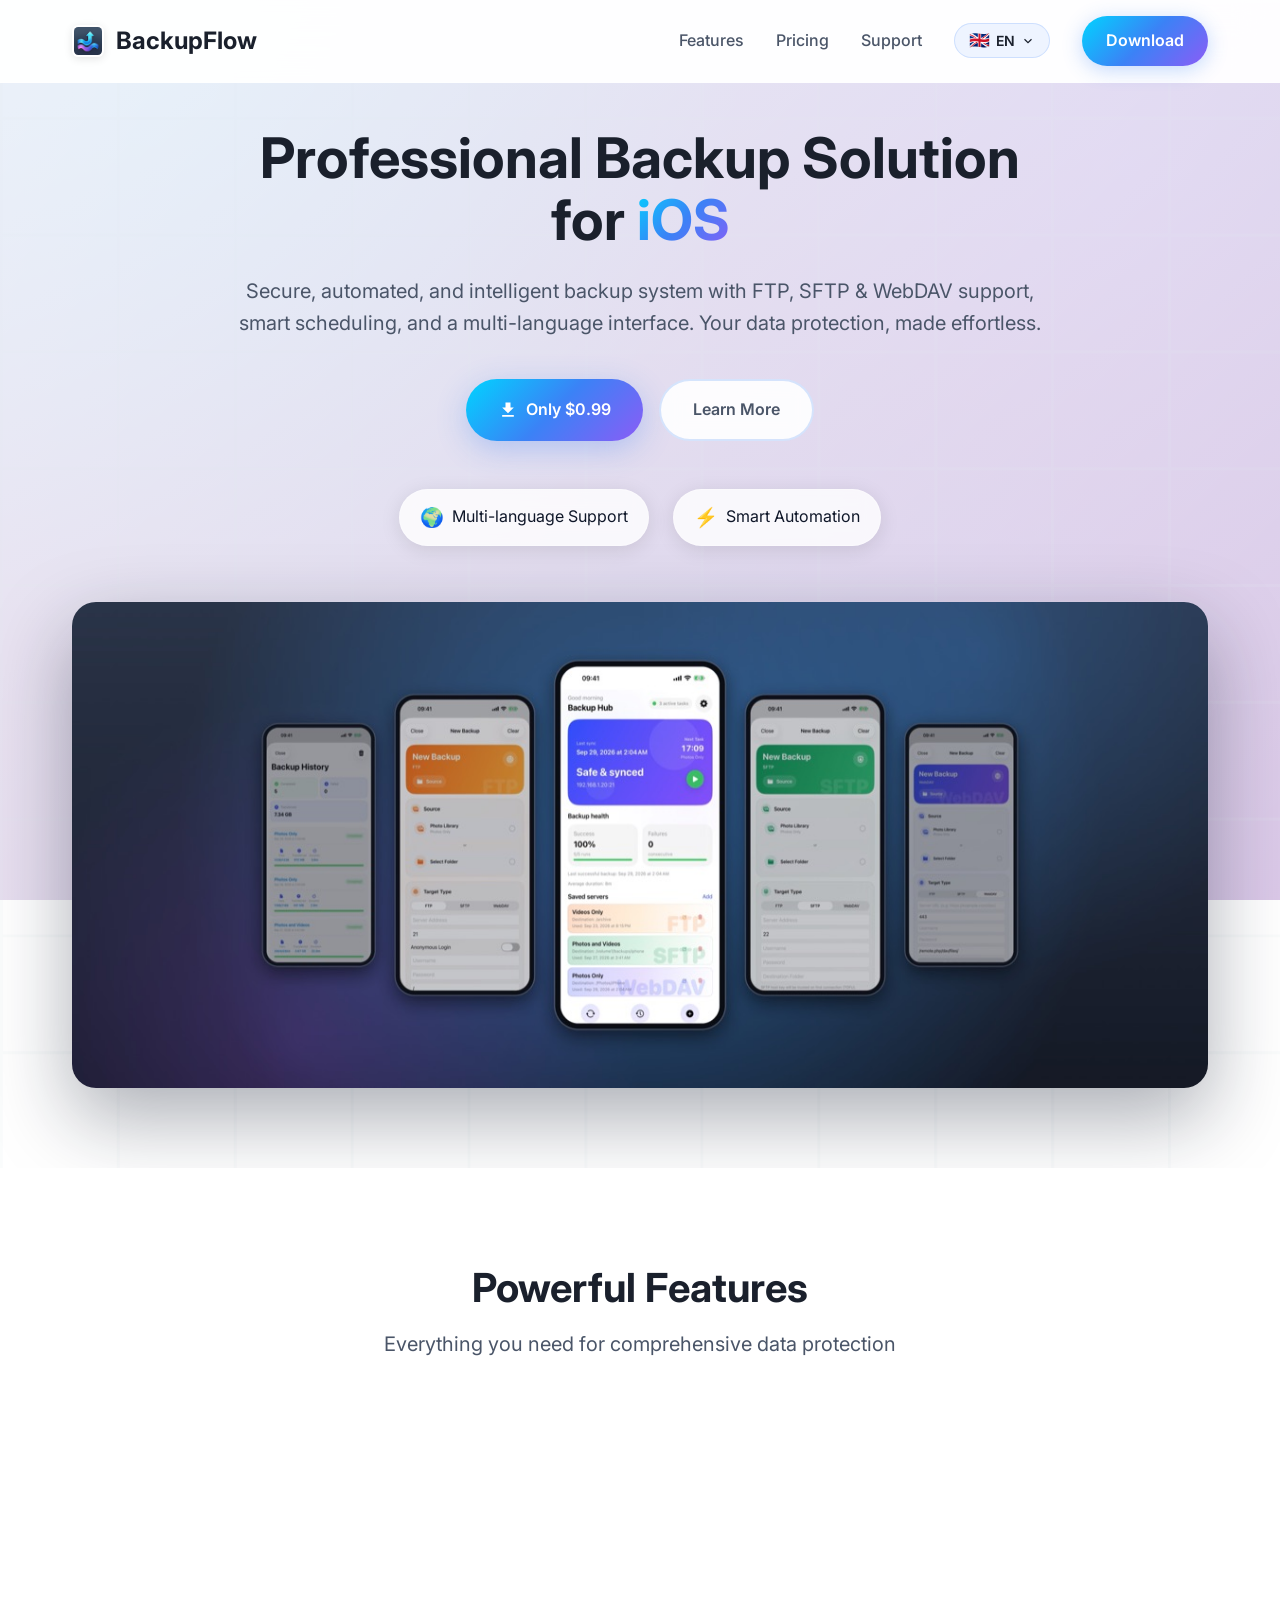
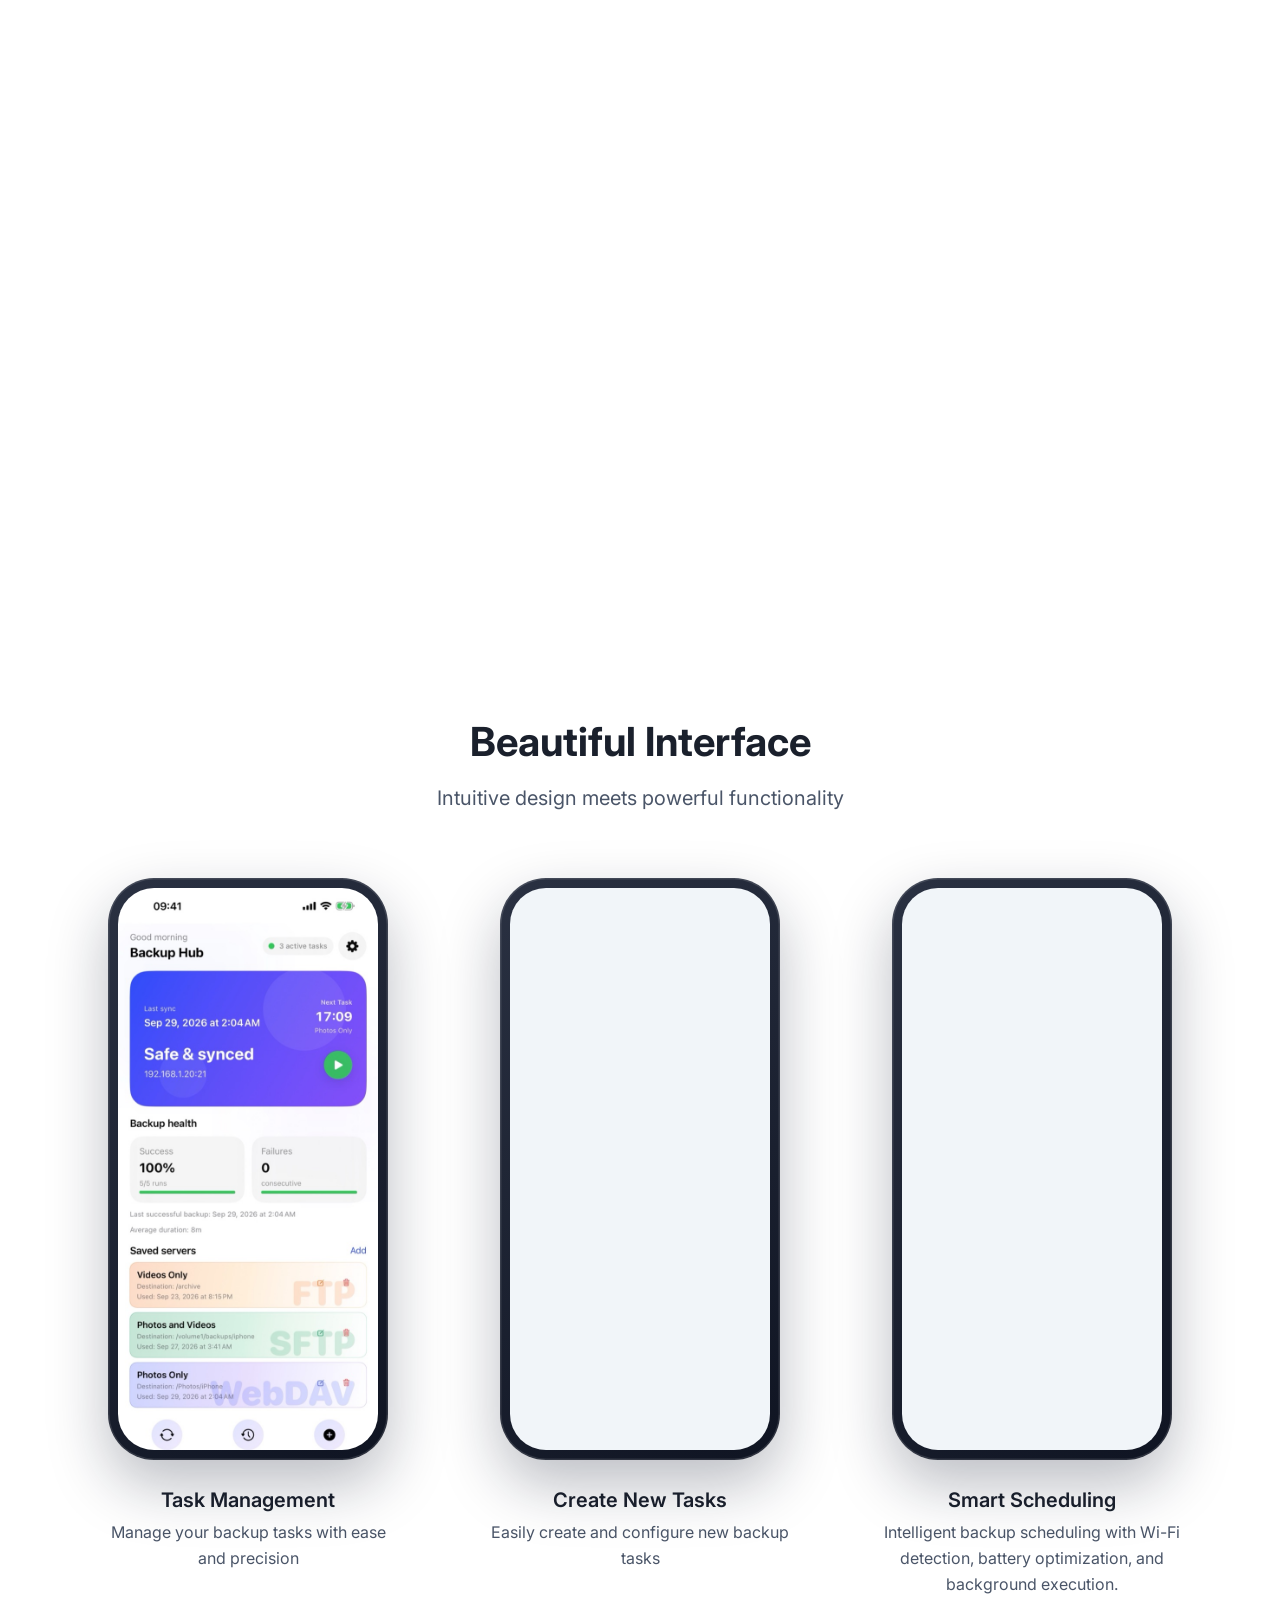
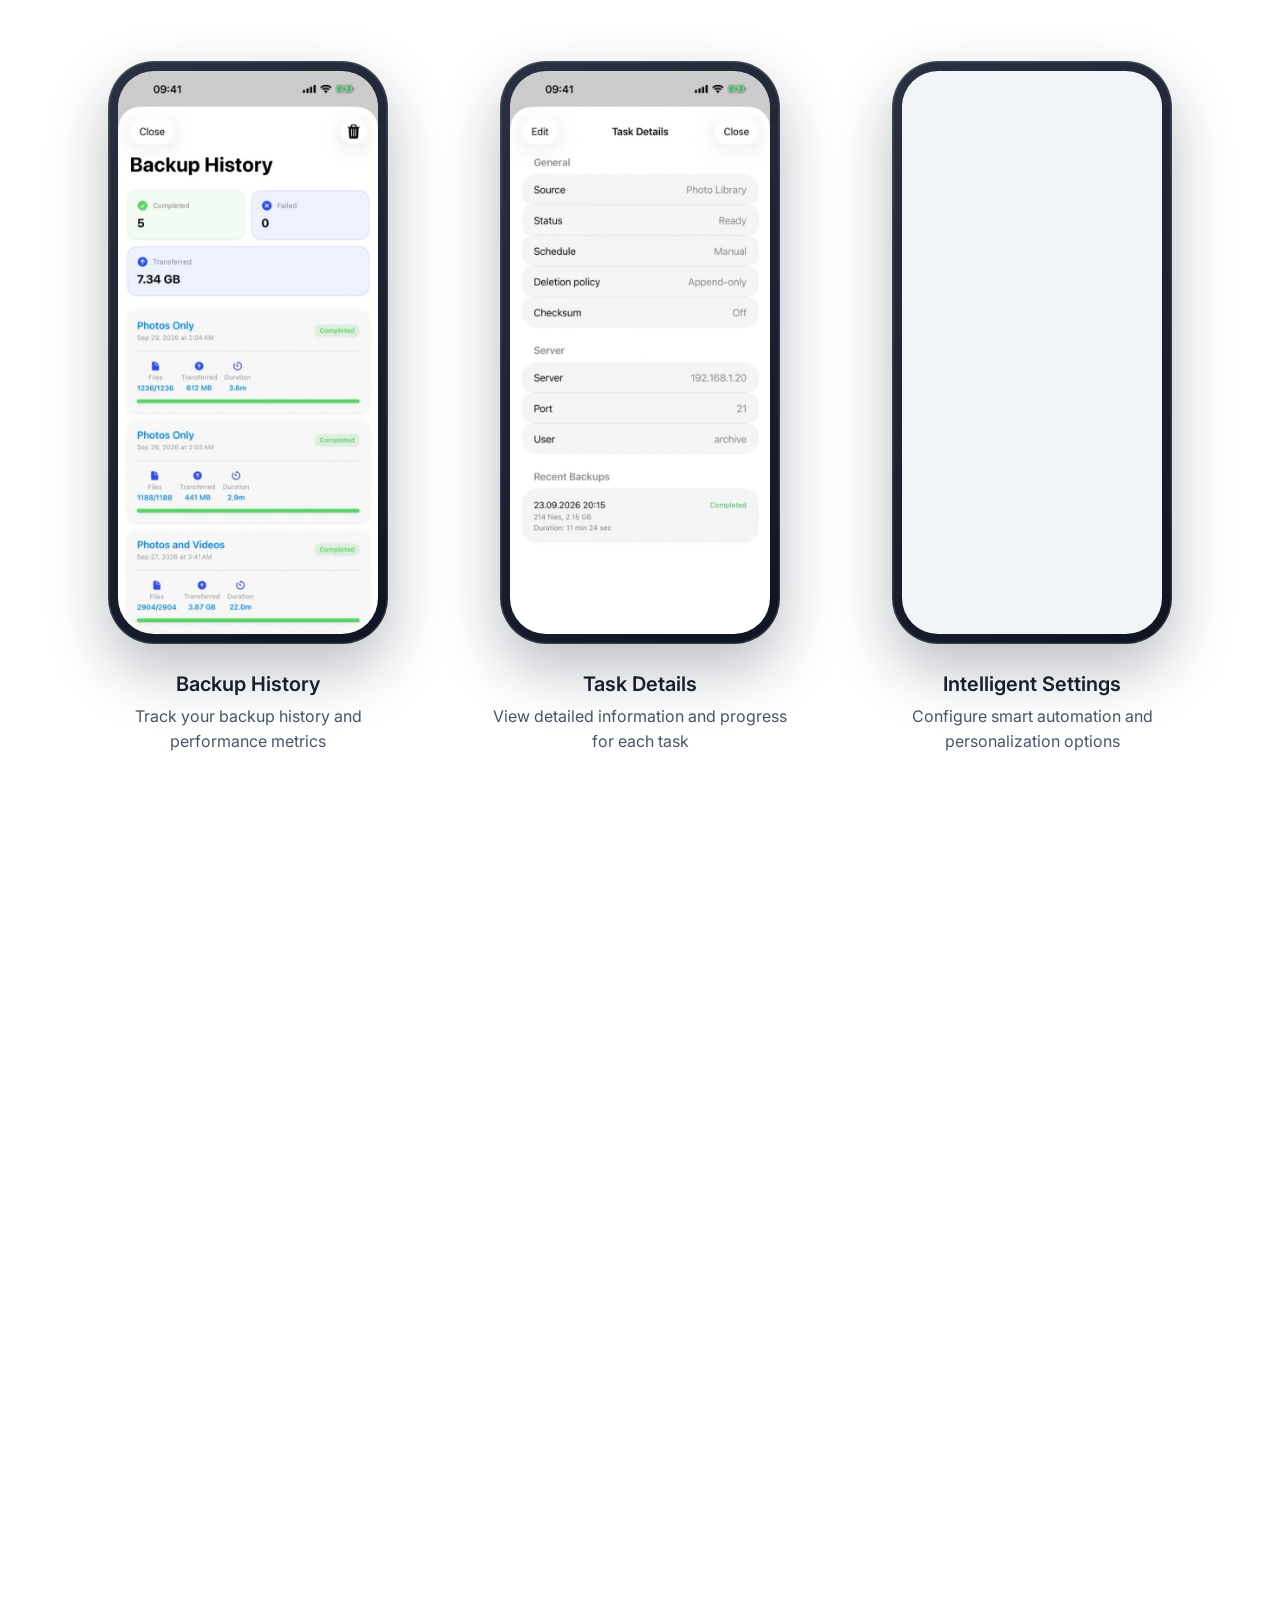
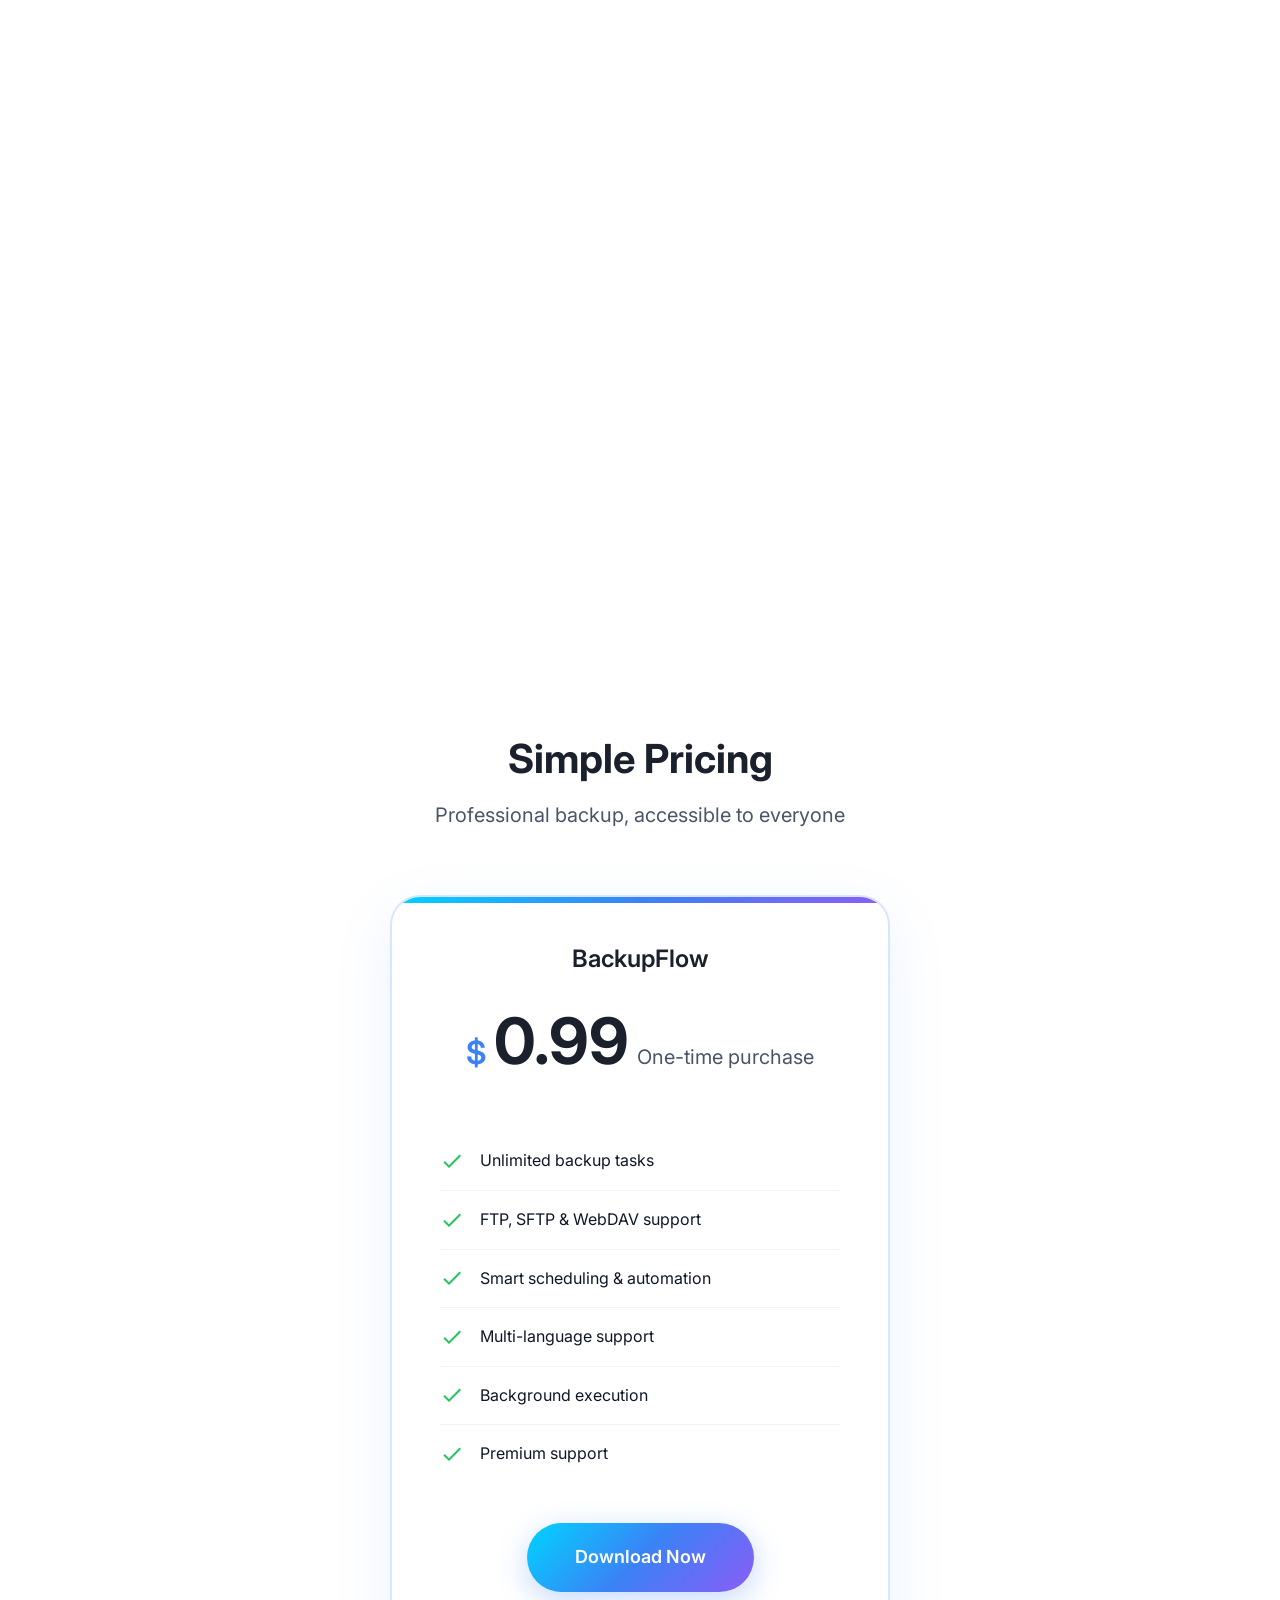
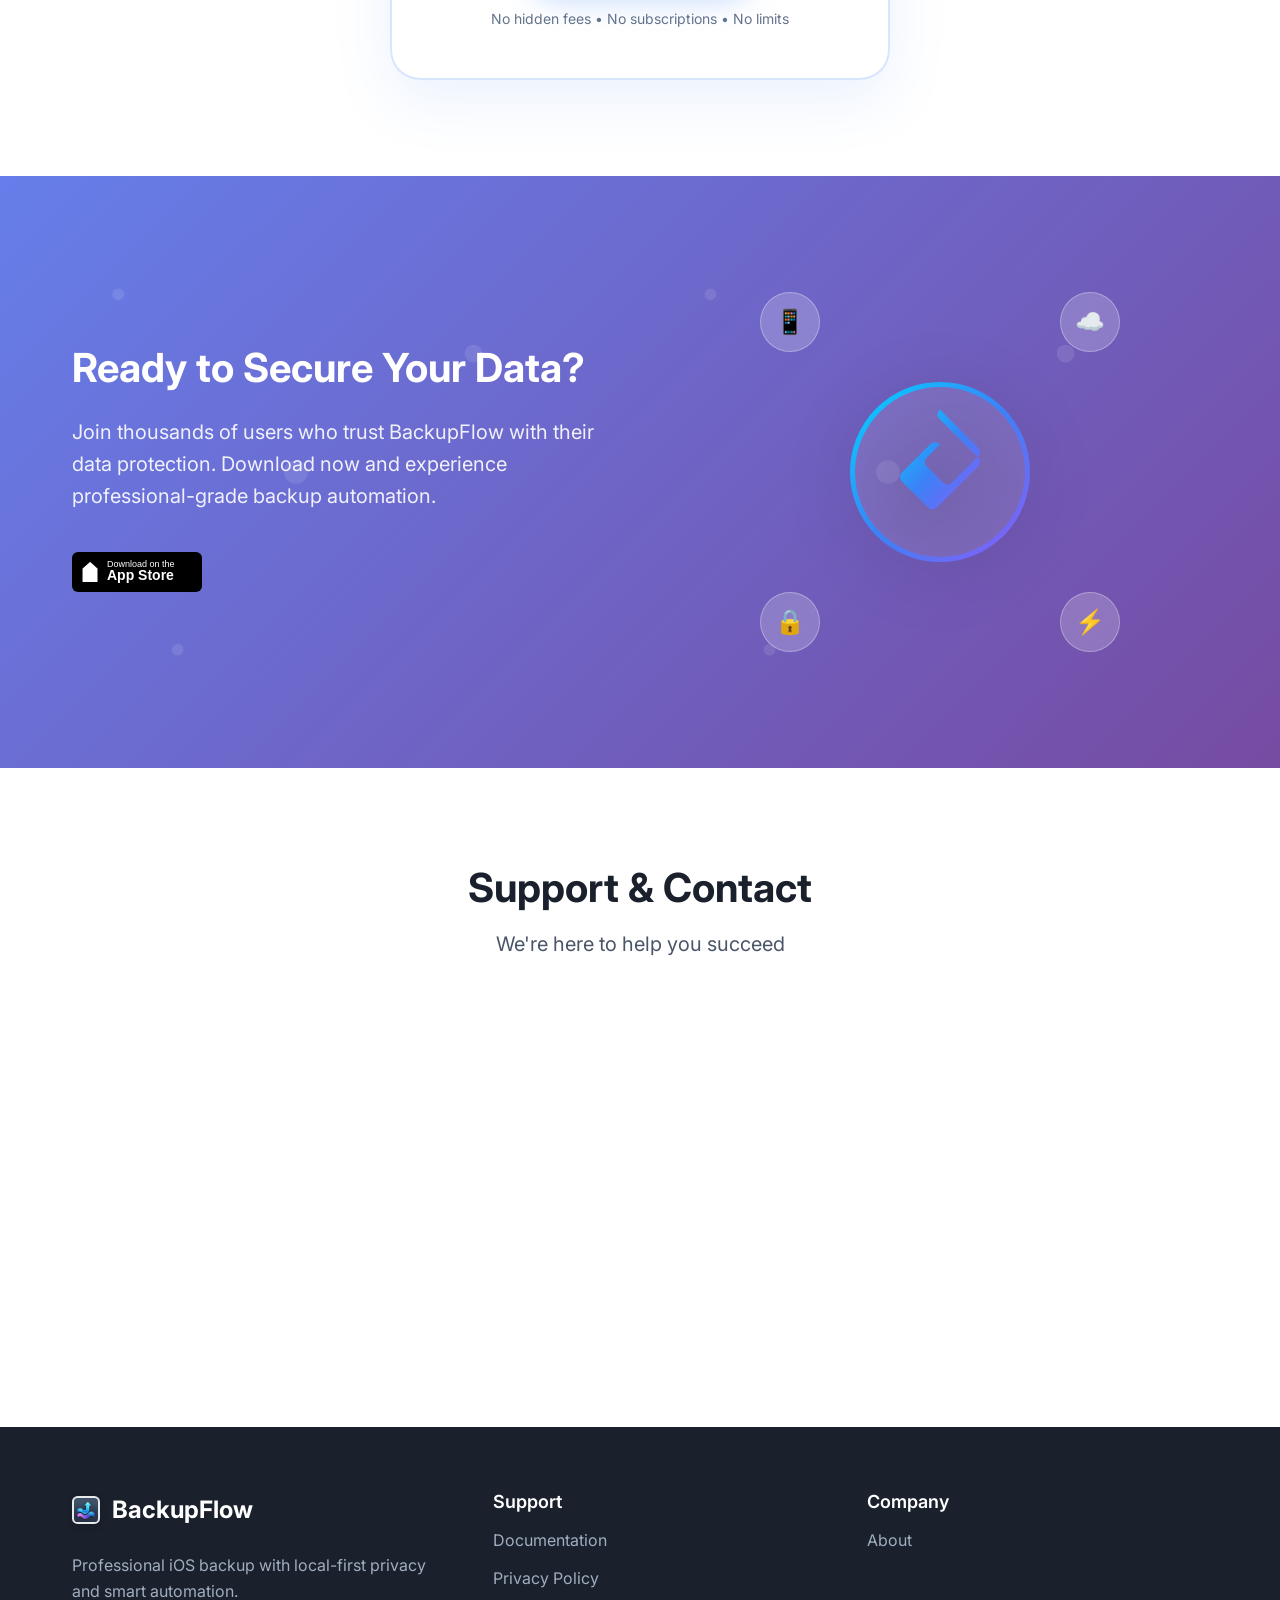
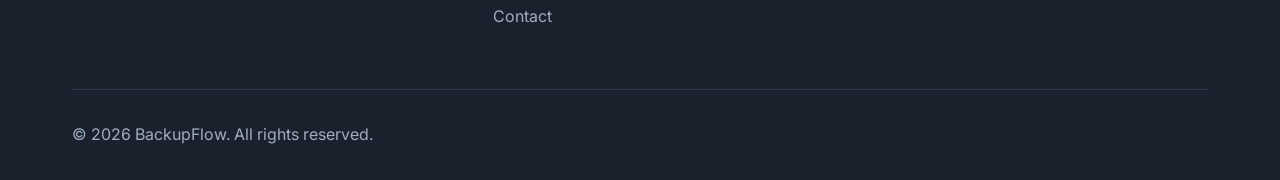
==== commit bf629dc8: "Update SEO, smart app banner, and SFTP/WebDAV translations across 12 languages" ====
--- a/index.html
+++ b/index.html
@@ -3,29 +3,30 @@
     <head>
         <meta charset="UTF-8" />
         <meta name="viewport" content="width=device-width, initial-scale=1.0" />
-        <title>BackupFlow - Professional iOS Backup Solution</title>
+        <title>BackupFlow – iOS Photo & File Backup to NAS, SFTP, WebDAV & FTP</title>
         <meta
             name="description"
-            content="BackupFlow - The ultimate iOS backup app with FTP, WebDAV support, smart scheduling, and multi-language interface. Secure your data effortlessly."
+            content="Automatically back up iPhone & iPad photos, videos (HEIC/RAW/MOV) and files directly to your NAS (Synology, QNAP, TrueNAS), Nextcloud, ownCloud or home server via SFTP, WebDAV and FTP. One-time $0.99 purchase, no subscription."
         />
         <meta
             name="keywords"
-            content="iOS backup, FTP backup, WebDAV, automatic backup, file sync, data protection, iPhone backup"
+            content="iOS photo backup, NAS backup iPhone, Synology photo backup, Nextcloud WebDAV iOS, SFTP backup iPhone, FTP backup, TrueNAS, QNAP, self-hosted photo sync, local cloud backup, BackupFlow"
         />
         <meta name="author" content="Tamer Savaşcı" />
         <meta name="robots" content="index, follow" />
         <meta name="theme-color" content="#3B82F6" />
+        <meta name="apple-itunes-app" content="app-id=6753620051" />
 
         <!-- Open Graph / Facebook -->
         <meta property="og:type" content="website" />
         <meta property="og:url" content="https://tsavasci.github.io/BackupFlowWeb/" />
         <meta
             property="og:title"
-            content="BackupFlow - Professional iOS Backup Solution"
+            content="BackupFlow – Private iOS Photo & File Backup to NAS (SFTP, WebDAV, FTP)"
         />
         <meta
             property="og:description"
-            content="Professional backup solution with FTP/WebDAV support, smart scheduling, and multi-language interface. Only 0.99 USD with unlimited backup tasks."
+            content="Back up iPhone photos and files directly to your Synology, Nextcloud, TrueNAS or home server via SFTP, WebDAV & FTP. Smart Year/Month folders, original HEIC/RAW support. Only $0.99 one-time — no subscriptions."
         />
         <meta
             property="og:image"
@@ -42,16 +43,34 @@
         />
         <meta
             property="twitter:title"
-            content="BackupFlow - Professional iOS Backup Solution"
+            content="BackupFlow – Private iOS Photo & File Backup to NAS (SFTP, WebDAV, FTP)"
         />
         <meta
             property="twitter:description"
-            content="Professional backup solution with FTP/WebDAV support, smart scheduling, and multi-language interface. Only 0.99 USD with unlimited backup tasks."
+            content="Back up iPhone photos and files directly to your Synology, Nextcloud, TrueNAS or home server via SFTP, WebDAV & FTP. Only $0.99 one-time — no subscriptions."
         />
         <meta
             property="twitter:image"
             content="https://tsavasci.github.io/BackupFlowWeb/assets/og-image.jpg"
         />
+
+        <!-- Structured Data (Schema.org SoftwareApplication) -->
+        <script type="application/ld+json">
+        {
+          "@context": "https://schema.org",
+          "@type": "SoftwareApplication",
+          "name": "BackupFlow",
+          "operatingSystem": "iOS 17.0 or later",
+          "applicationCategory": "UtilitiesApplication",
+          "downloadUrl": "https://apps.apple.com/app/backupflow/id6753620051",
+          "offers": {
+            "@type": "Offer",
+            "price": "0.99",
+            "priceCurrency": "USD"
+          },
+          "description": "Privacy-first iOS photo, video and file backup app supporting SFTP (SSH), WebDAV (HTTPS) and FTP to personal NAS servers and Nextcloud."
+        }
+        </script>
 
         <!-- iOS Safari -->
         <meta name="apple-mobile-web-app-capable" content="yes" />
@@ -130,7 +149,7 @@
                     </h1>
                     <p class="hero-subtitle" data-i18n="hero.subtitle">
                         Secure, automated, and intelligent backup system with
-                        FTP/WebDAV support, smart scheduling, and multi-language
+                        FTP, SFTP &amp; WebDAV support, smart scheduling, and multi-language
                         interface. Your data protection made effortless.
                     </p>
                     <div class="hero-buttons">
@@ -212,7 +231,7 @@
                                 />
                             </svg>
                         </div>
-                        <h3 class="feature-title" data-i18n="features.items.1.title">FTP & WebDAV Support</h3>
+                        <h3 class="feature-title" data-i18n="features.items.1.title">FTP, SFTP &amp; WebDAV Support</h3>
                         <p class="feature-description" data-i18n="features.items.1.desc">
                             Professional server protocols with secure
                             connections, file synchronization, and remote
@@ -533,7 +552,7 @@
                                     d="M9 16.17L4.83 12l-1.42 1.41L9 19 21 7l-1.41-1.41z"
                                 />
                             </svg>
-                            <span data-i18n="pricing.items.1">FTP & WebDAV support</span>
+                            <span data-i18n="pricing.items.1">FTP, SFTP &amp; WebDAV support</span>
                         </div>
                         <div class="feature-item">
                             <svg
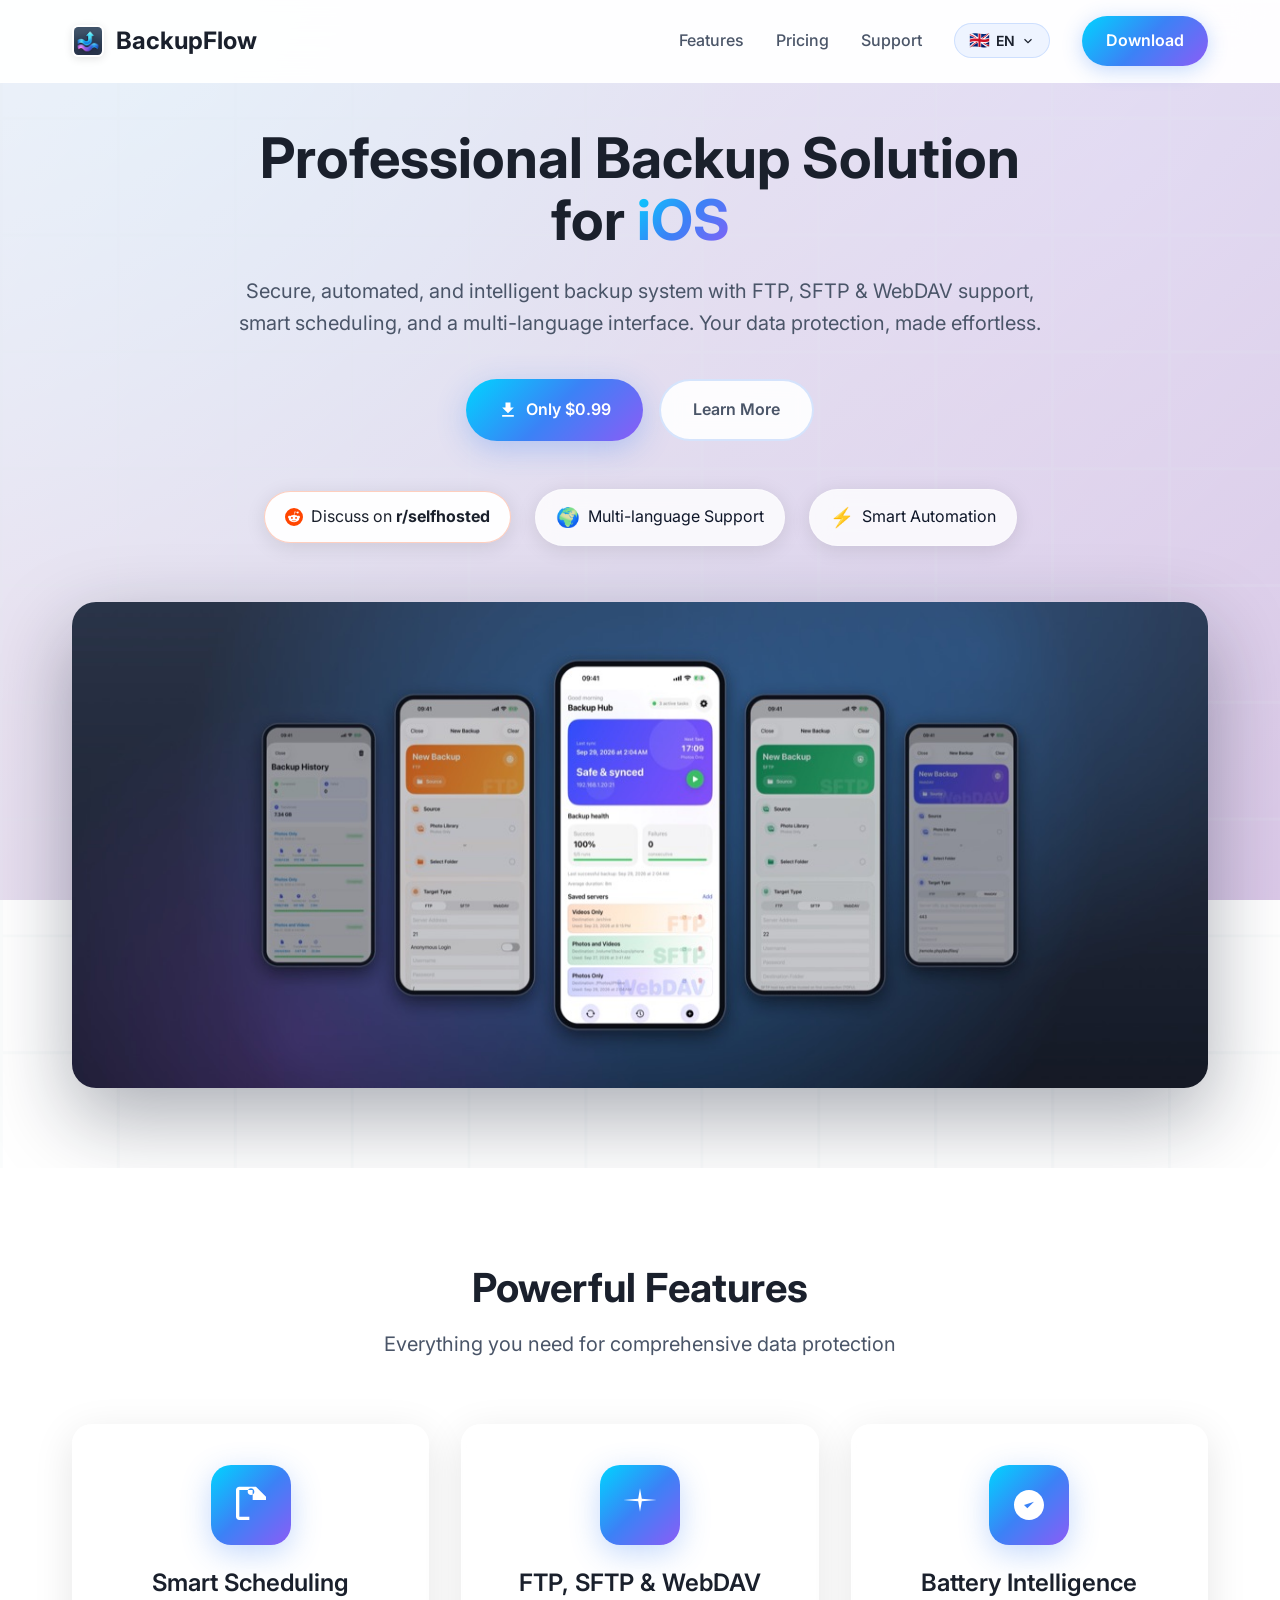
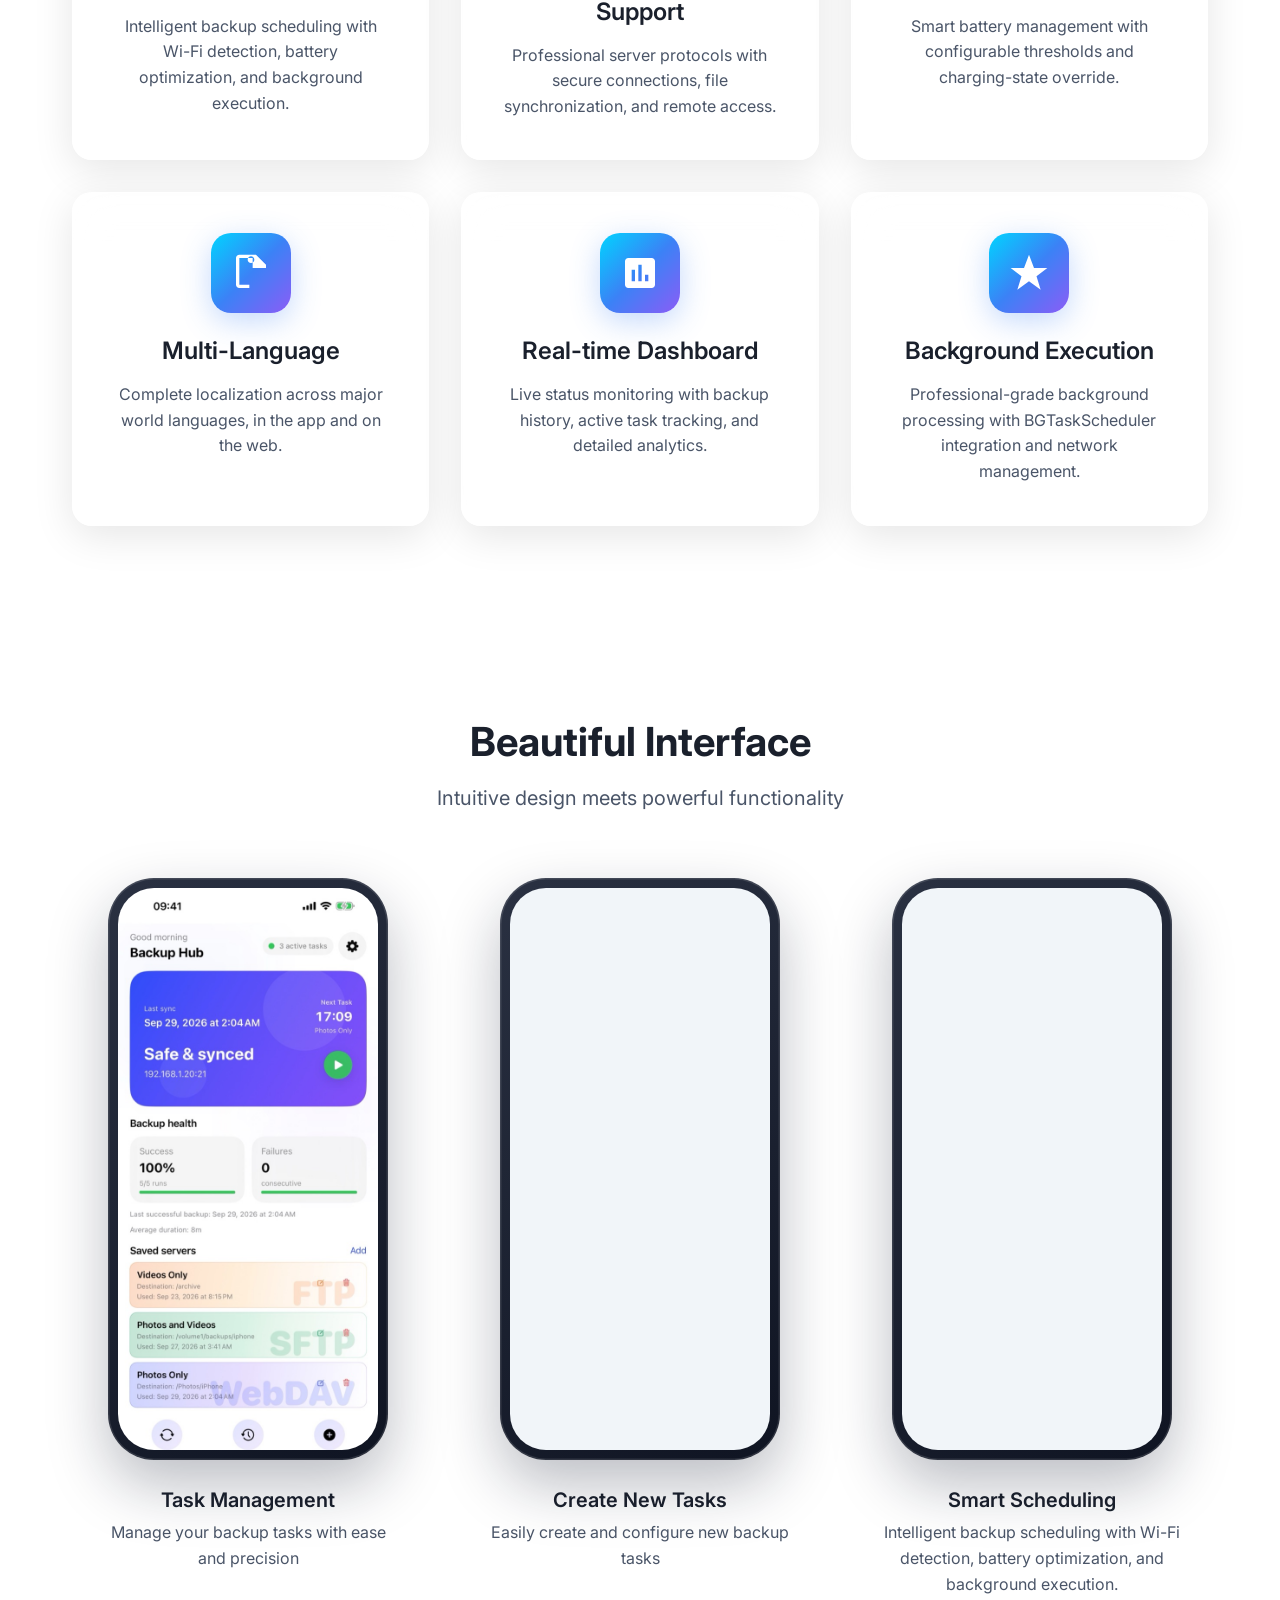
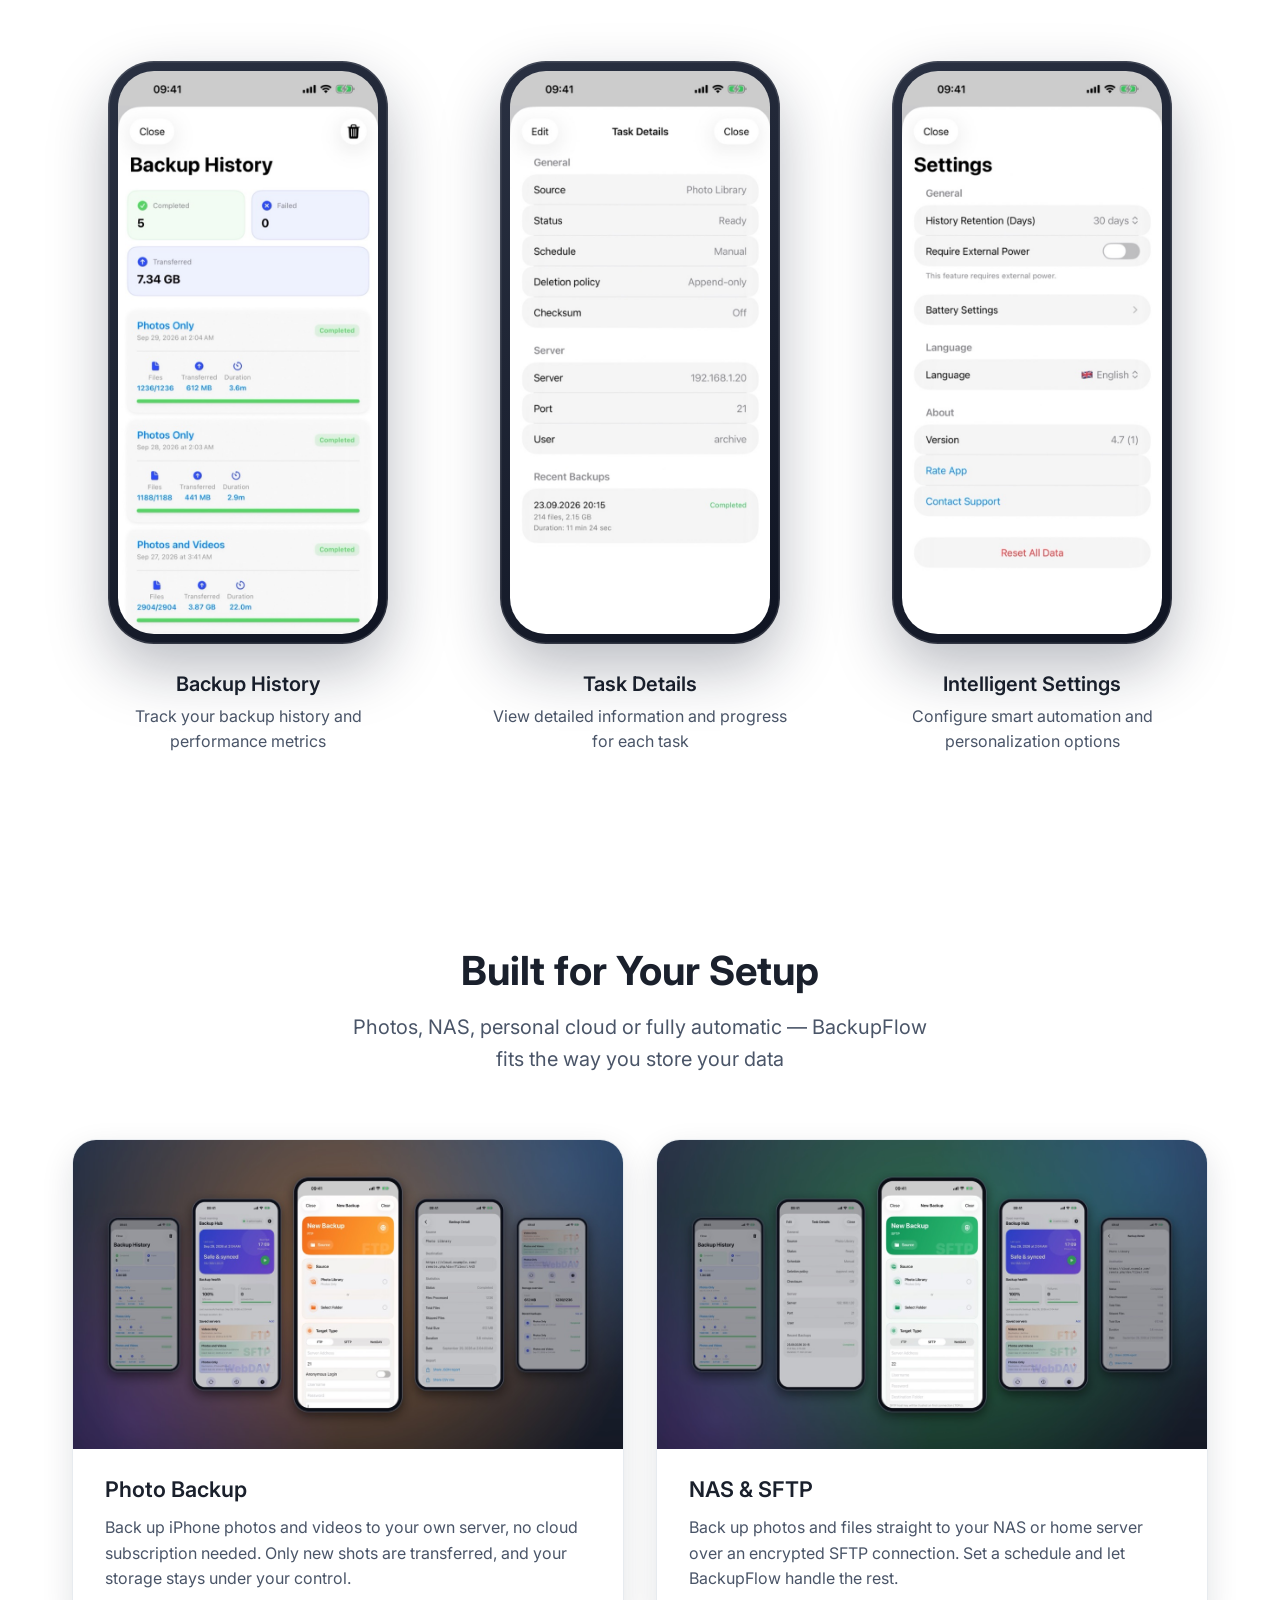
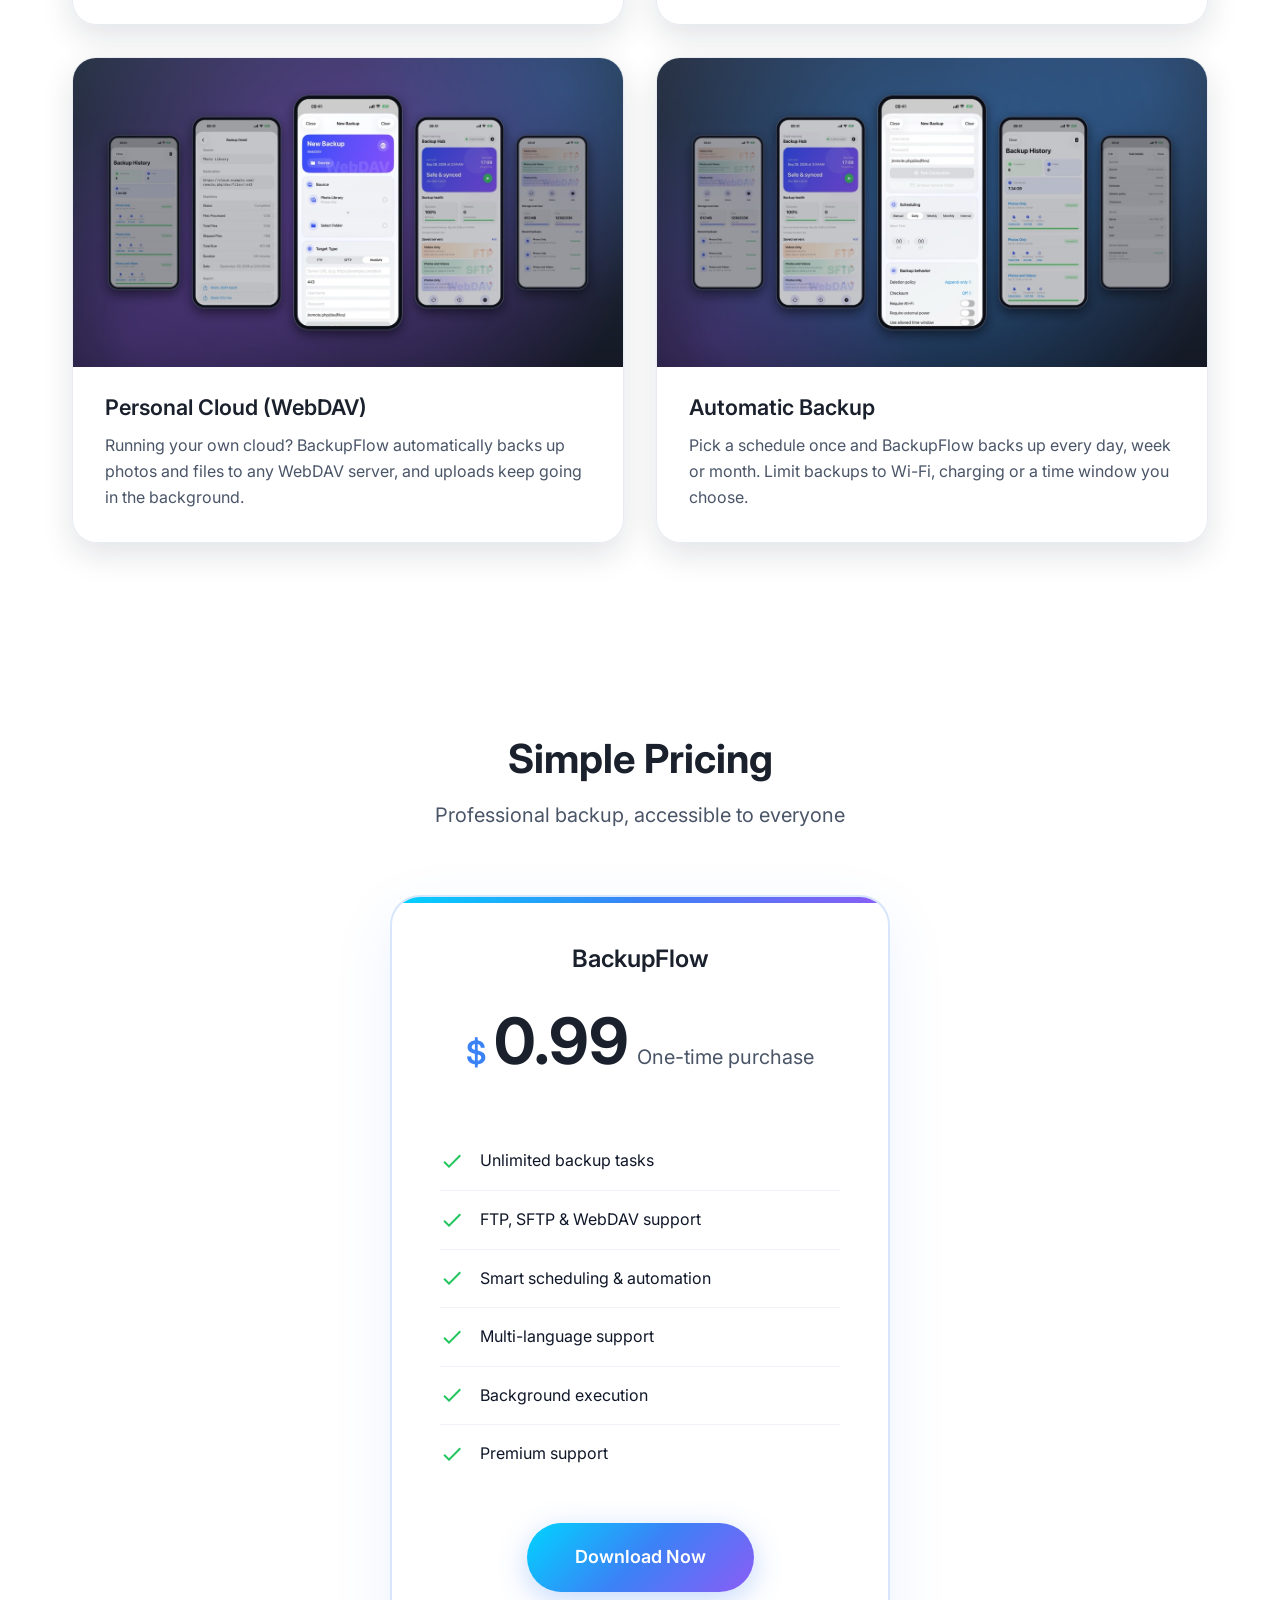
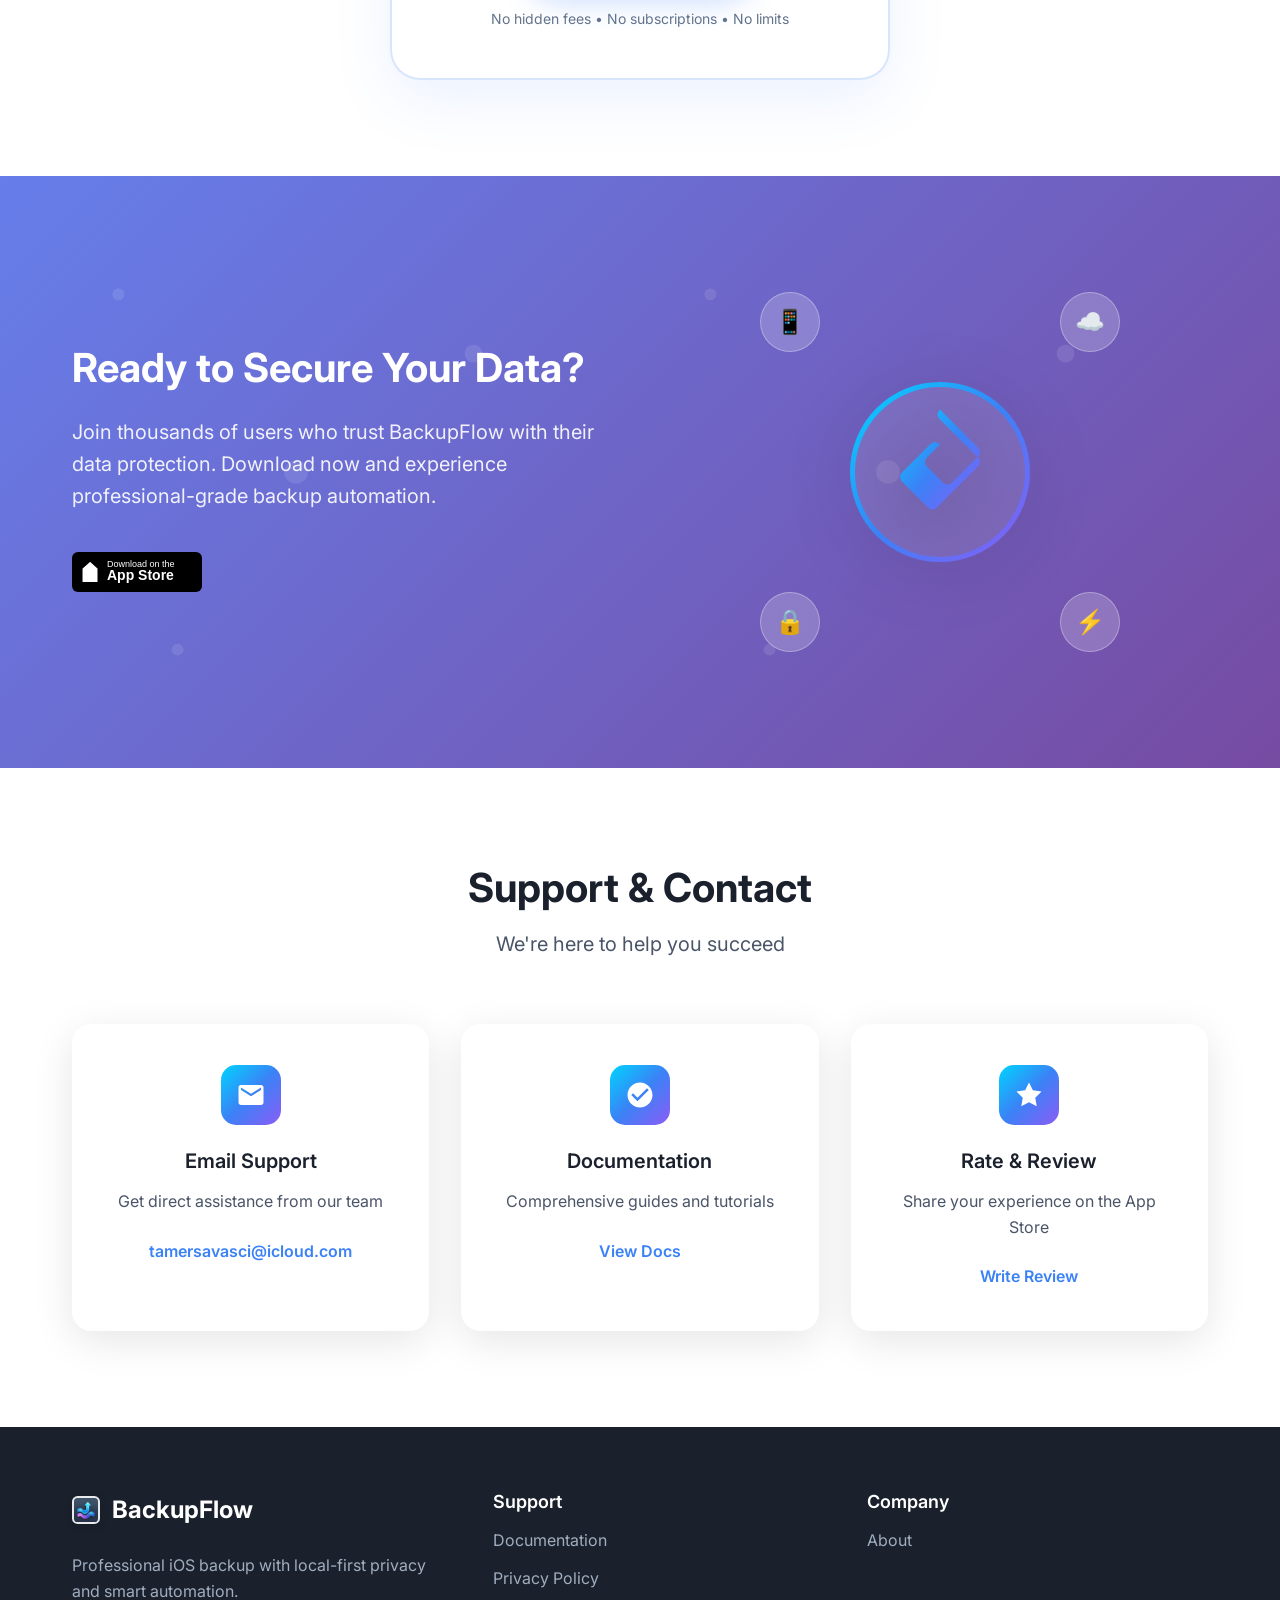
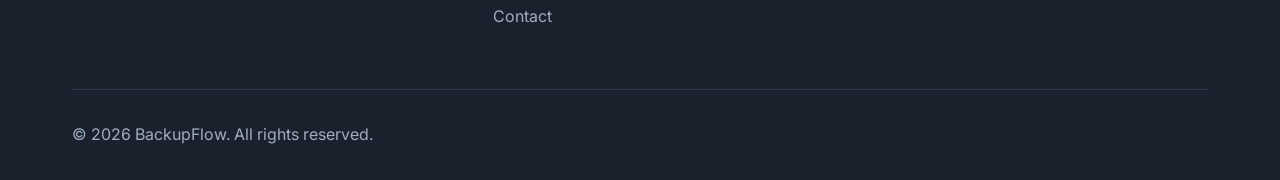
==== commit 19b45ef3: "Add r/selfhosted community discussion badge linked to official Reddit post" ====
--- a/index.html
+++ b/index.html
@@ -170,6 +170,20 @@
                         >
                     </div>
                     <div class="hero-badges">
+                        <a
+                            href="https://www.reddit.com/r/selfhosted/comments/1izk3u0/ios_backupflow_099_onetime_purchase_app_to/"
+                            target="_blank"
+                            rel="noopener noreferrer"
+                            class="badge badge-reddit"
+                            title="Discuss on r/selfhosted"
+                        >
+                            <span class="badge-icon">
+                                <svg width="18" height="18" viewBox="0 0 24 24">
+                                    <path d="M12 0A12 12 0 0 0 0 12a12 12 0 0 0 12 12 12 12 0 0 0 12-12A12 12 0 0 0 12 0zm5.01 4.744c.688 0 1.25.561 1.25 1.249a1.25 1.25 0 0 1-2.498.056l-2.597-.547-.8 3.747c1.824.07 3.48.632 4.674 1.488.308-.309.73-.491 1.207-.491.968 0 1.754.786 1.754 1.754 0 .716-.435 1.333-1.01 1.614a3.111 3.111 0 0 1 .042.52c0 2.694-3.13 4.87-7.004 4.87-3.874 0-7.004-2.176-7.004-4.87 0-.183.015-.366.043-.534A1.748 1.748 0 0 1 4.028 12c0-.968.786-1.754 1.754-1.754.463 0 .898.196 1.207.49 1.207-.883 2.878-1.43 4.744-1.487l.885-4.182a.342.342 0 0 1 .14-.197.35.35 0 0 1 .238-.042l2.906.617a1.214 1.214 0 0 1 1.108-.703zM9.25 12C8.561 12 8 12.562 8 13.25c0 .687.561 1.248 1.25 1.248.687 0 1.248-.561 1.248-1.249 0-.688-.561-1.249-1.249-1.249zm5.5 0c-.687 0-1.248.561-1.248 1.25 0 .687.561 1.248 1.249 1.248.688 0 1.249-.561 1.249-1.249 0-.687-.562-1.249-1.25-1.249zm-4.723 4.062a.343.343 0 0 0-.244.587c.725.727 1.834.984 2.217.984.383 0 1.492-.257 2.217-.984a.343.343 0 0 0-.485-.486c-.523.524-1.353.727-1.732.727-.378 0-1.21-.203-1.732-.727a.34.34 0 0 0-.241-.101z"/>
+                                </svg>
+                            </span>
+                            <span>Discuss on <strong>r/selfhosted</strong></span>
+                        </a>
                         <div class="badge">
                             <span class="badge-icon">🌍</span>
                             <span data-i18n="hero.badges.0">Multi-language Support</span>
--- a/styles.css
+++ b/styles.css
@@ -458,6 +458,7 @@
     display: flex;
     gap: 1.5rem;
     flex-wrap: wrap;
+    align-items: center;
 }
 
 .badge {
@@ -470,6 +471,26 @@
     backdrop-filter: blur(10px);
     border: 1px solid rgba(255, 255, 255, 0.3);
     box-shadow: 0 4px 20px rgba(0, 0, 0, 0.1);
+}
+
+.badge-reddit {
+    text-decoration: none;
+    color: #1a202c;
+    border: 1px solid rgba(255, 69, 0, 0.25);
+    background: rgba(255, 255, 255, 0.95);
+    transition: all 0.2s ease;
+}
+
+.badge-reddit:hover {
+    transform: translateY(-2px);
+    box-shadow: 0 6px 24px rgba(255, 69, 0, 0.2);
+    border-color: #ff4500;
+    color: #ff4500;
+}
+
+.badge-reddit .badge-icon svg {
+    display: block;
+    fill: #ff4500;
 }
 
 .badge-icon {
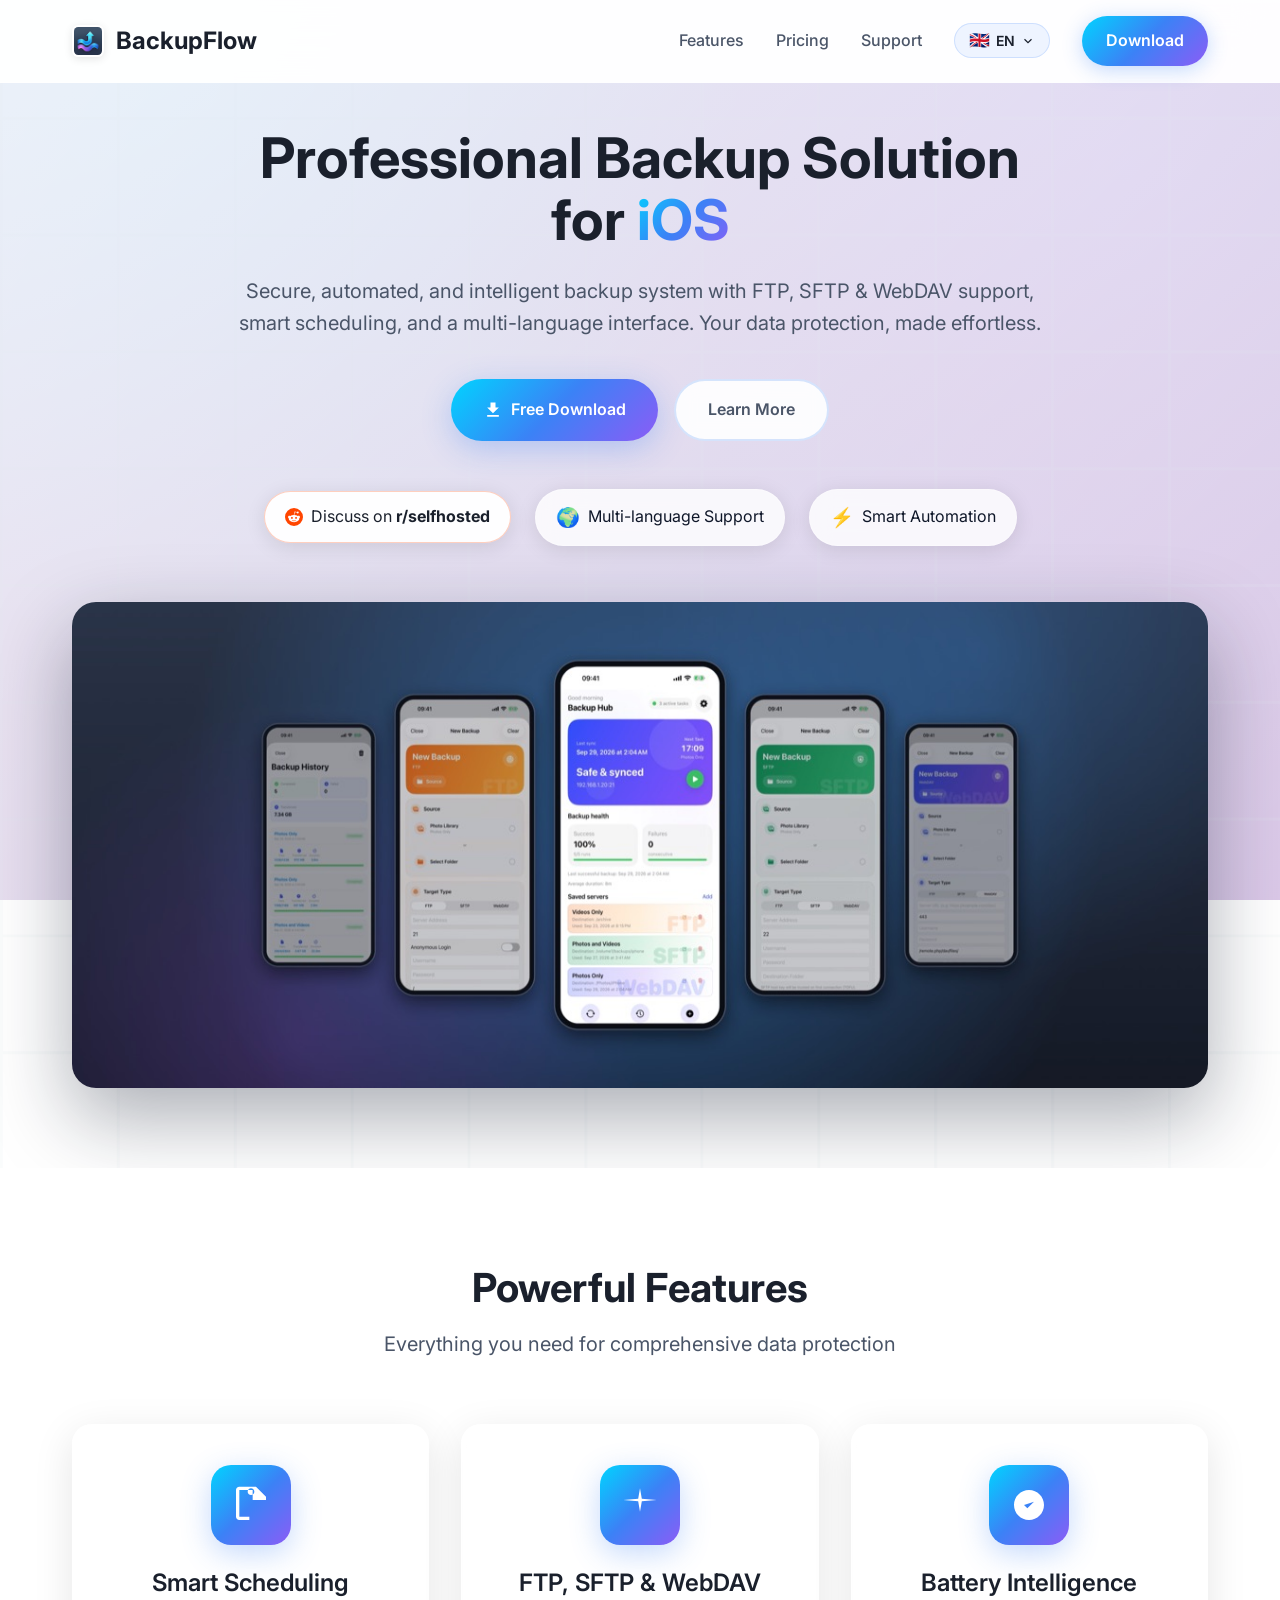
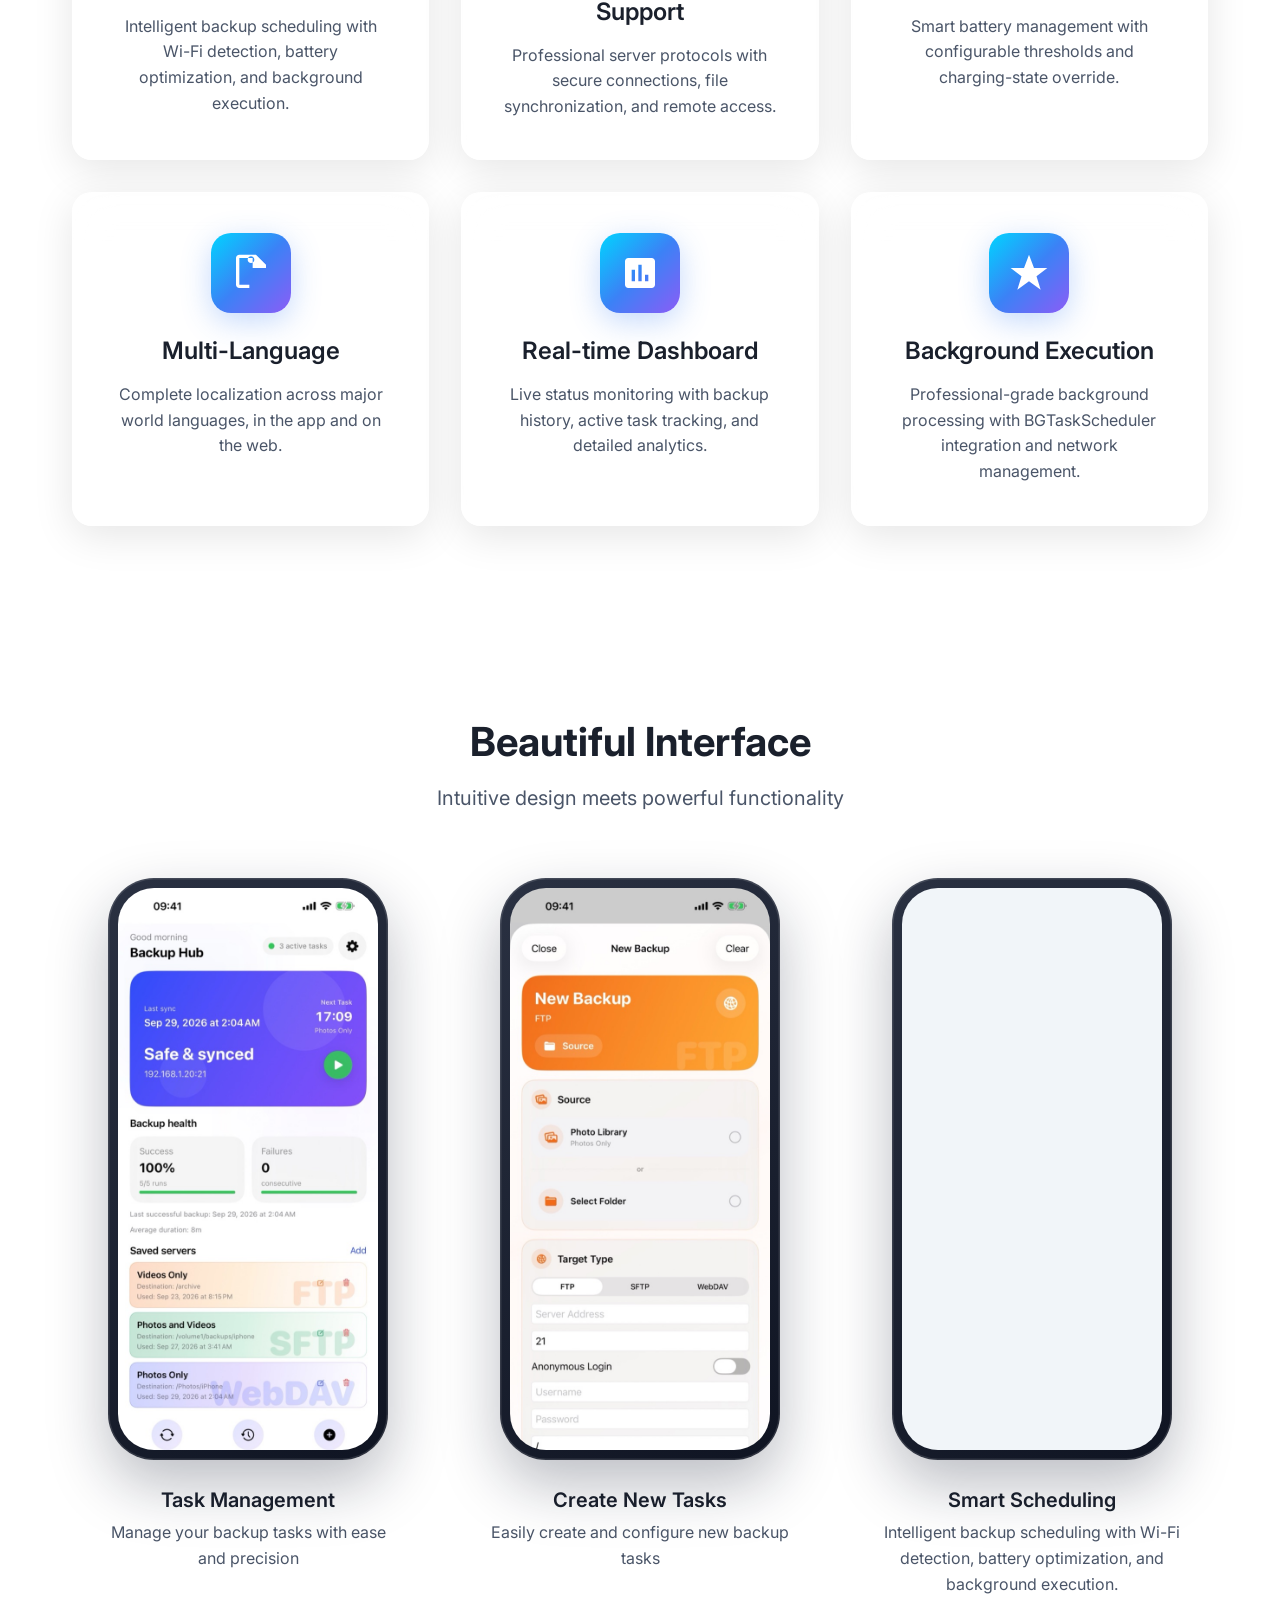
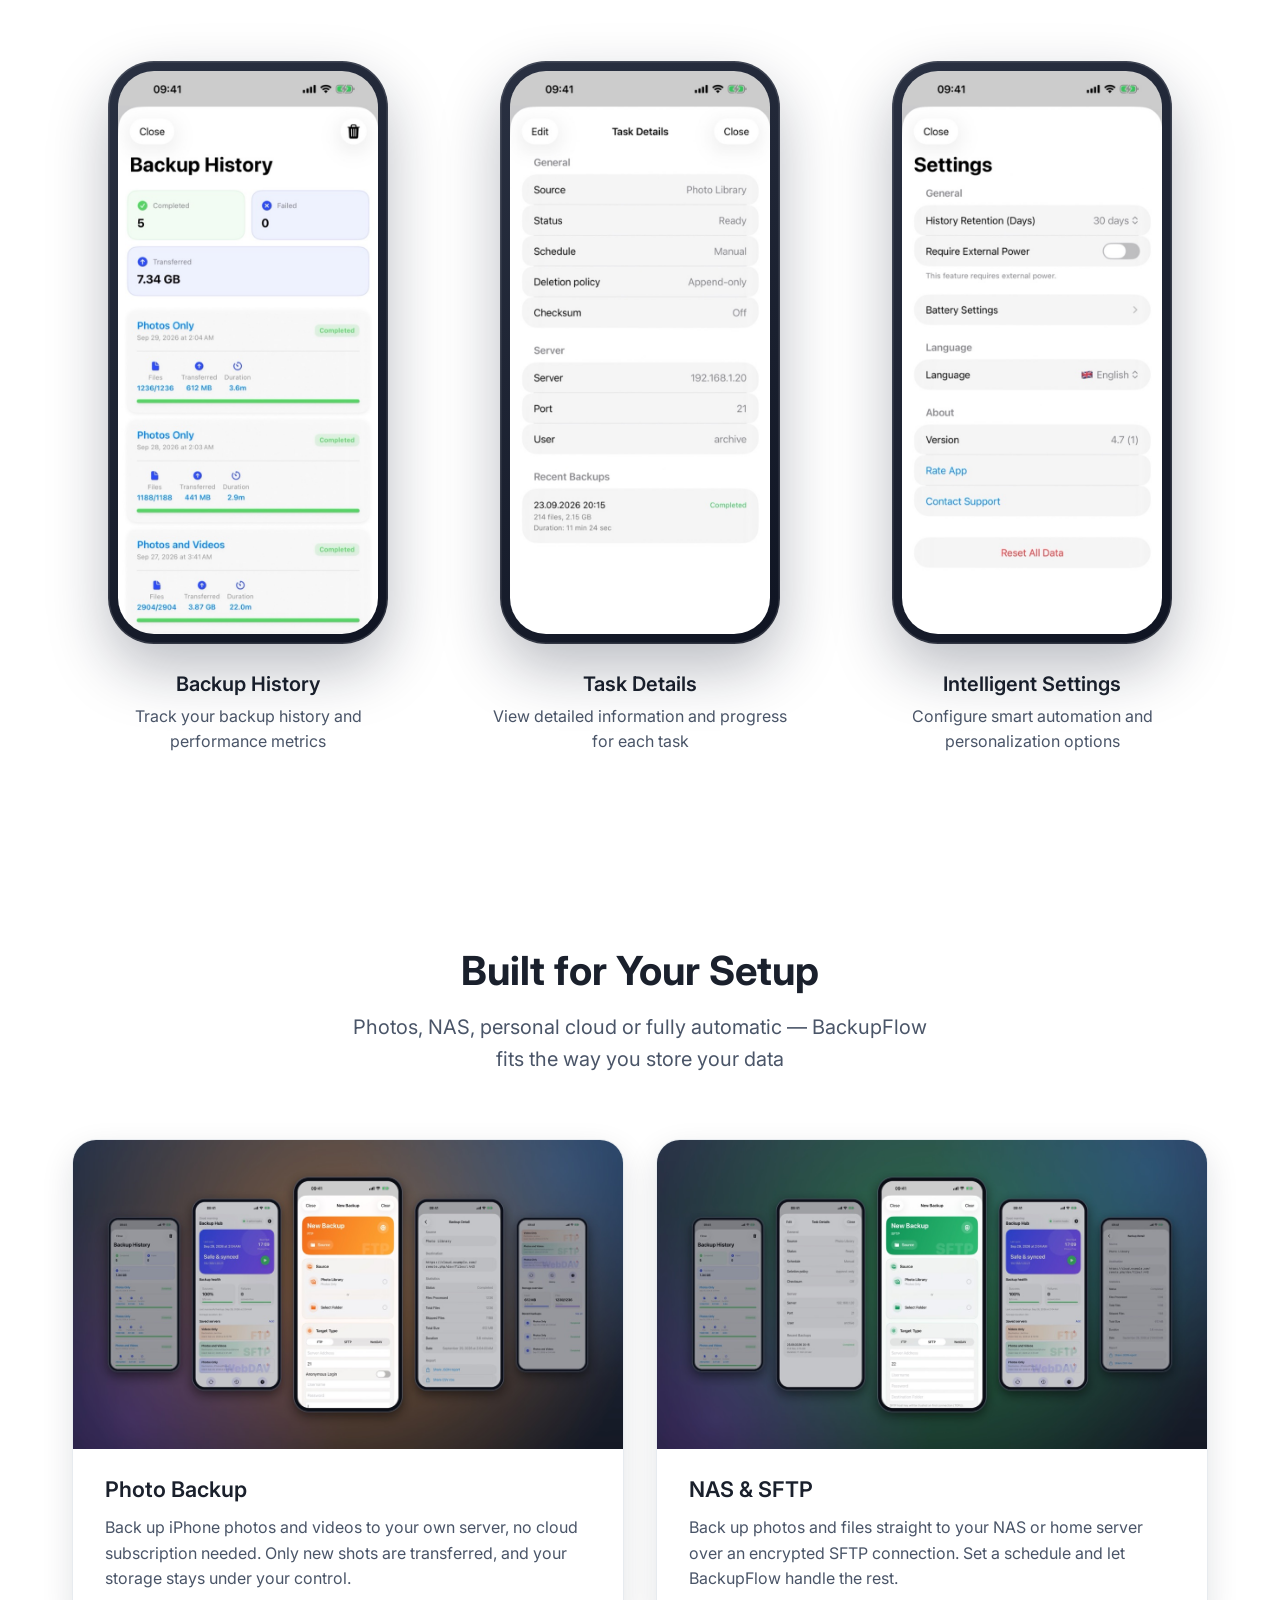
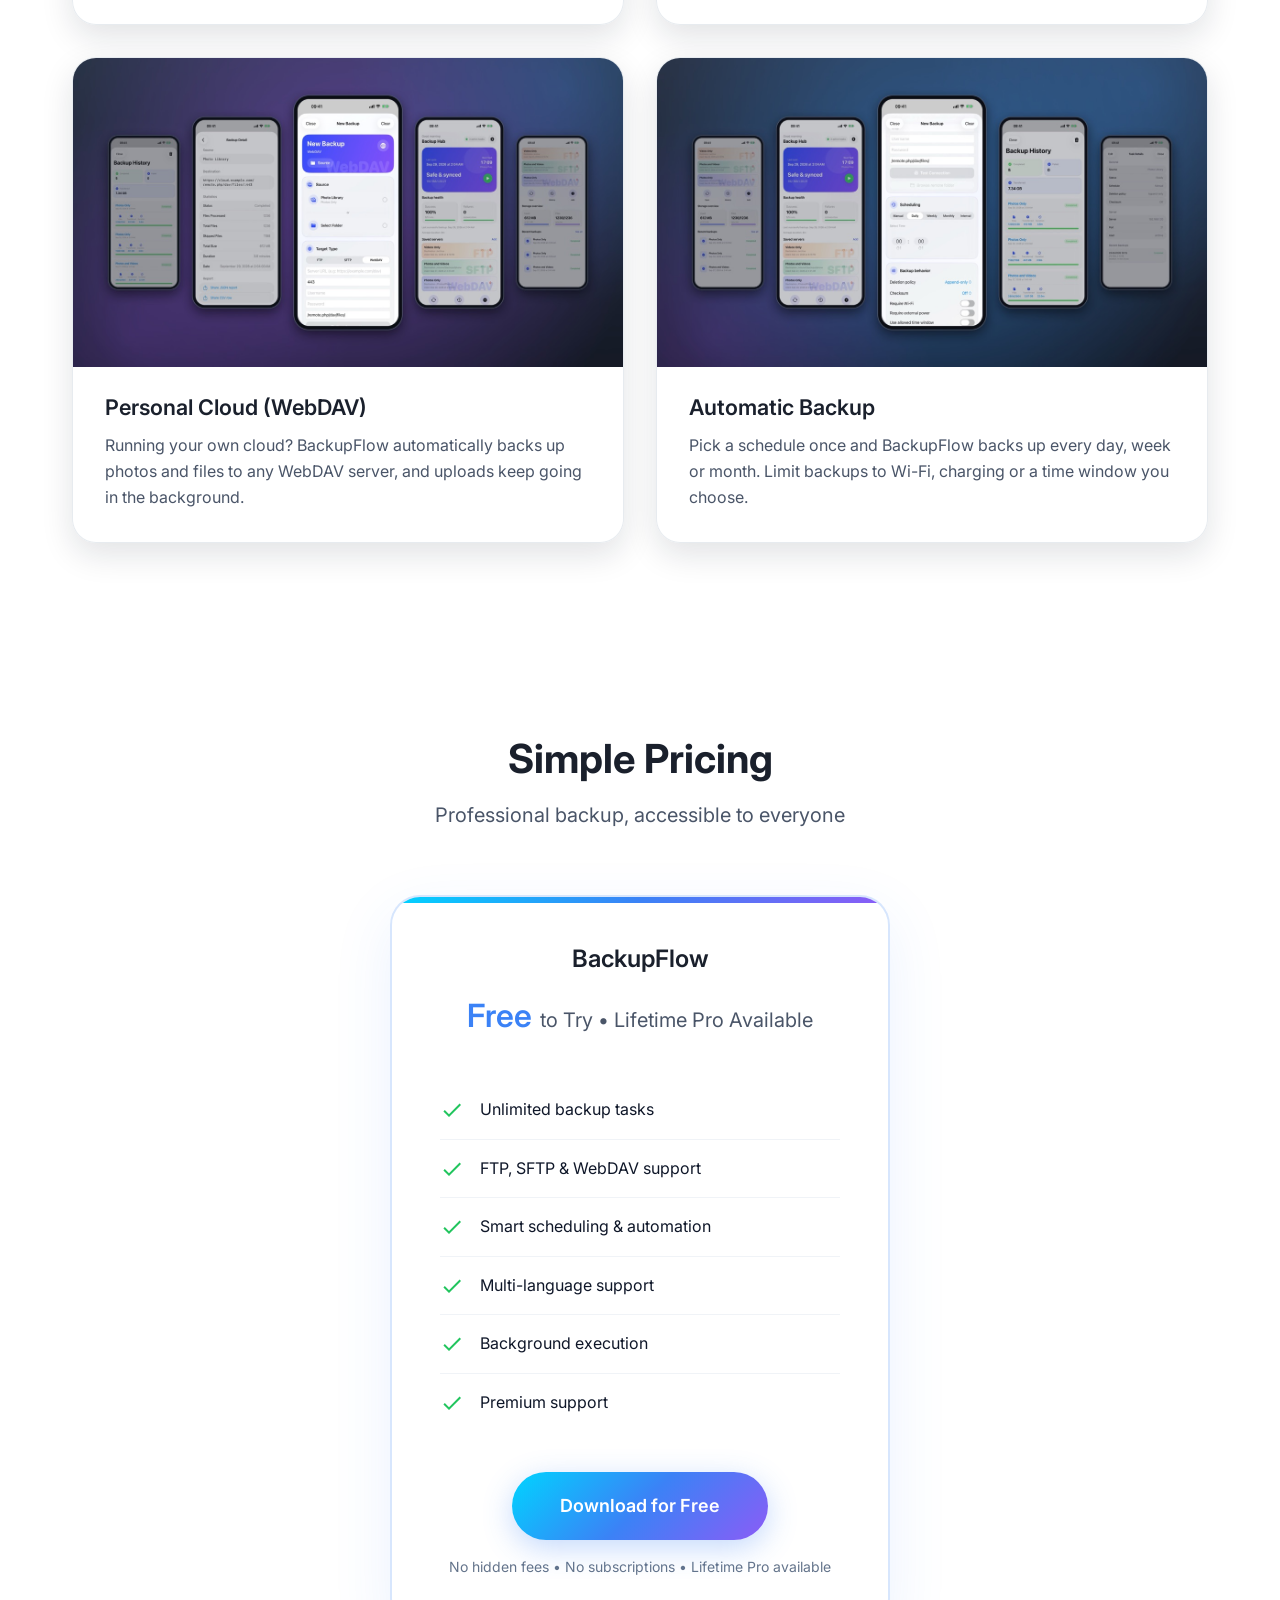
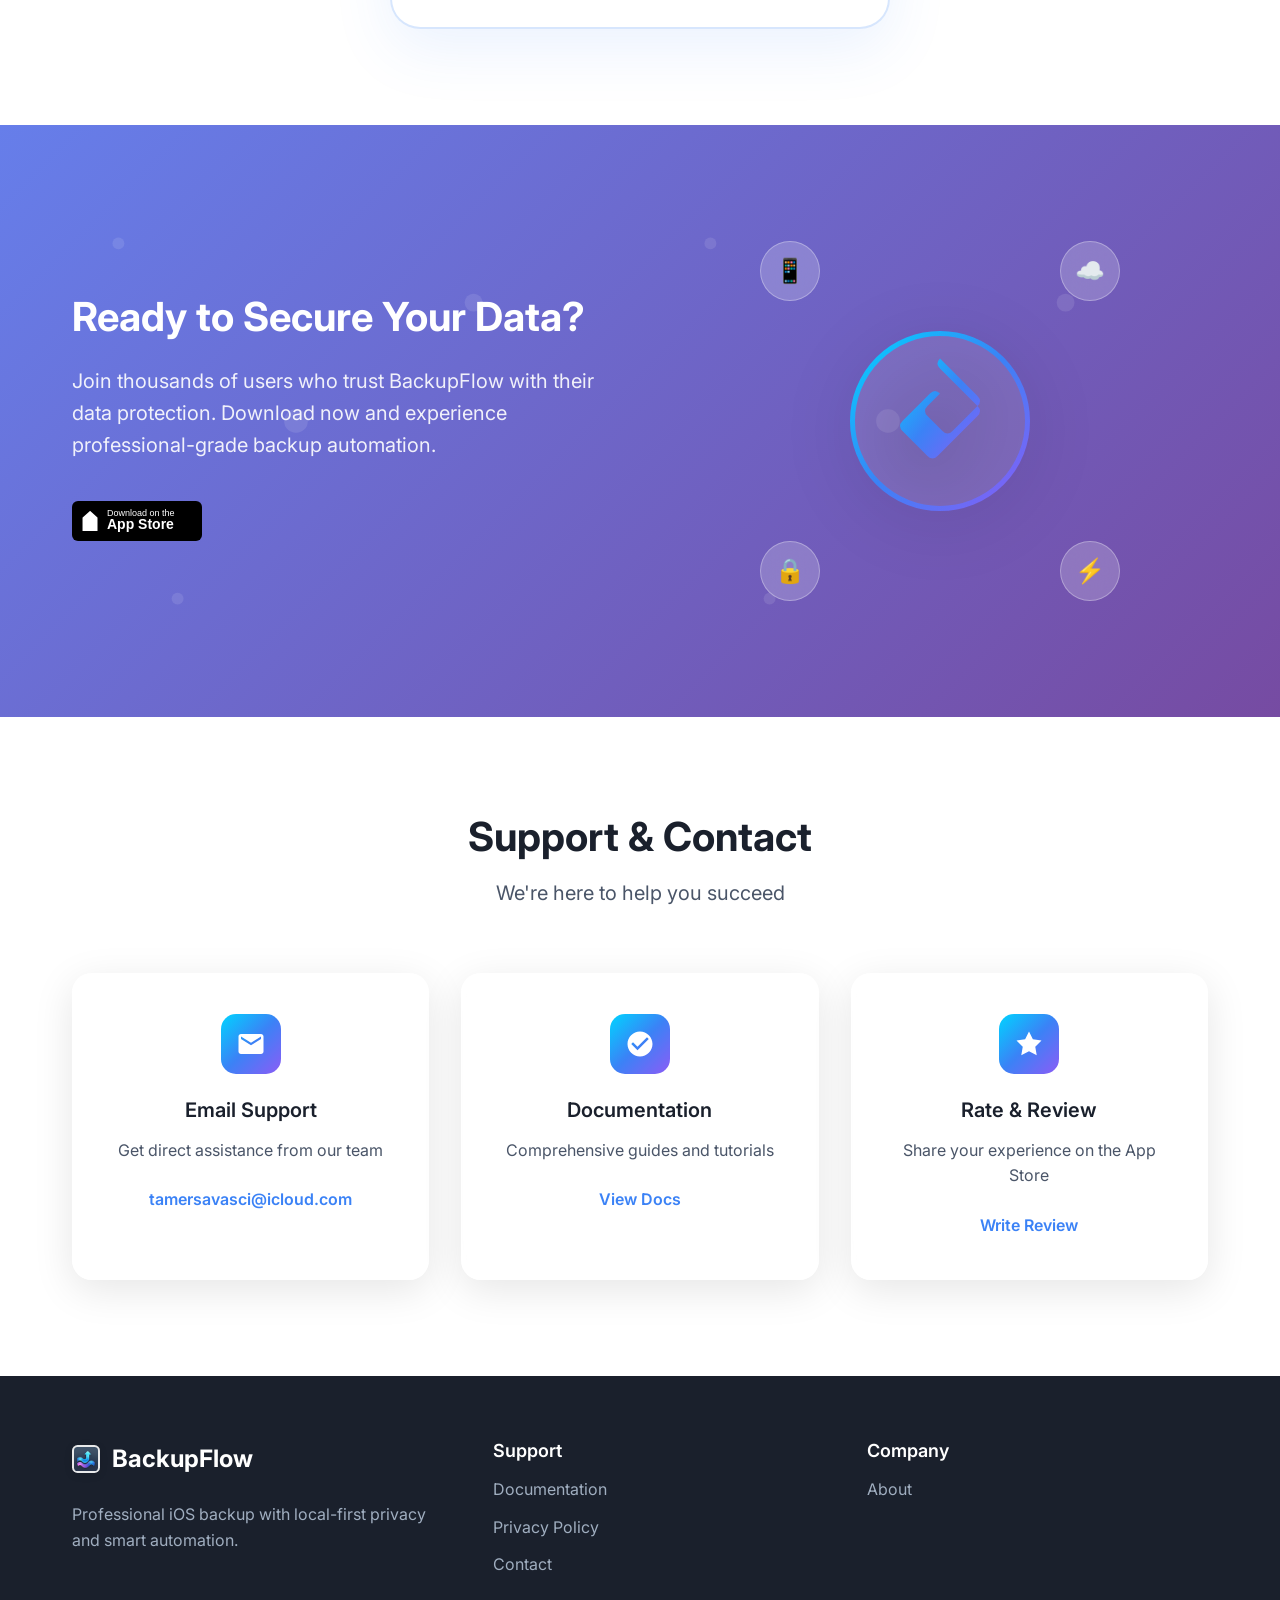
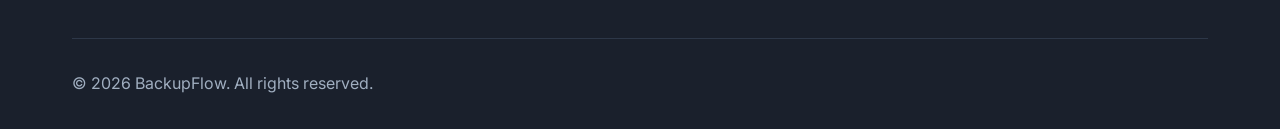
==== commit 936a7c25: "Update website to Freemium + Lifetime Pro (v6.1): free download, pricing tier, privacy policy" ====
--- a/index.html
+++ b/index.html
@@ -6,7 +6,7 @@
         <title>BackupFlow – iOS Photo & File Backup to NAS, SFTP, WebDAV & FTP</title>
         <meta
             name="description"
-            content="Automatically back up iPhone & iPad photos, videos (HEIC/RAW/MOV) and files directly to your NAS (Synology, QNAP, TrueNAS), Nextcloud, ownCloud or home server via SFTP, WebDAV and FTP. One-time $0.99 purchase, no subscription."
+            content="Automatically back up iPhone & iPad photos, videos (HEIC/RAW/MOV) and files directly to your NAS (Synology, QNAP, TrueNAS), Nextcloud, ownCloud or home server via SFTP, WebDAV and FTP. Free to download — no subscriptions."
         />
         <meta
             name="keywords"
@@ -26,7 +26,7 @@
         />
         <meta
             property="og:description"
-            content="Back up iPhone photos and files directly to your Synology, Nextcloud, TrueNAS or home server via SFTP, WebDAV & FTP. Smart Year/Month folders, original HEIC/RAW support. Only $0.99 one-time — no subscriptions."
+            content="Back up iPhone photos and files directly to your Synology, Nextcloud, TrueNAS or home server via SFTP, WebDAV & FTP. Smart Year/Month folders, original HEIC/RAW support. Free to download — no subscriptions."
         />
         <meta
             property="og:image"
@@ -47,7 +47,7 @@
         />
         <meta
             property="twitter:description"
-            content="Back up iPhone photos and files directly to your Synology, Nextcloud, TrueNAS or home server via SFTP, WebDAV & FTP. Only $0.99 one-time — no subscriptions."
+            content="Back up iPhone photos and files directly to your Synology, Nextcloud, TrueNAS or home server via SFTP, WebDAV & FTP. Free to download — no subscriptions."
         />
         <meta
             property="twitter:image"
@@ -65,7 +65,7 @@
           "downloadUrl": "https://apps.apple.com/app/backupflow/id6753620051",
           "offers": {
             "@type": "Offer",
-            "price": "0.99",
+            "price": "0.00",
             "priceCurrency": "USD"
           },
           "description": "Privacy-first iOS photo, video and file backup app supporting SFTP (SSH), WebDAV (HTTPS) and FTP to personal NAS servers and Nextcloud."
@@ -163,7 +163,7 @@
                                     d="M5 20h14v-2H5v2zM19 9h-4V3H9v6H5l7 7 7-7z"
                                 />
                             </svg>
-                            <span data-i18n="hero.btnPrimary">Only $0.99</span>
+                            <span data-i18n="hero.btnPrimary">Free Download</span>
                         </a>
                         <a href="#features" class="btn btn-secondary" data-i18n="hero.btnSecondary"
                             >Learn More</a
@@ -538,9 +538,8 @@
                     <div class="pricing-header">
                         <h3 class="pricing-title" data-i18n="pricing.planTitle">BackupFlow</h3>
                         <div class="pricing-price">
-                            <span class="price-currency">$</span>
-                            <span class="price-amount">0.99</span>
-                            <span class="price-period" data-i18n="pricing.pricePeriod">One-time purchase</span>
+                            <span class="price-currency">Free</span>
+                            <span class="price-period" data-i18n="pricing.pricePeriod">to Try • Lifetime Pro Available</span>
                         </div>
                     </div>
                     <div class="pricing-features">
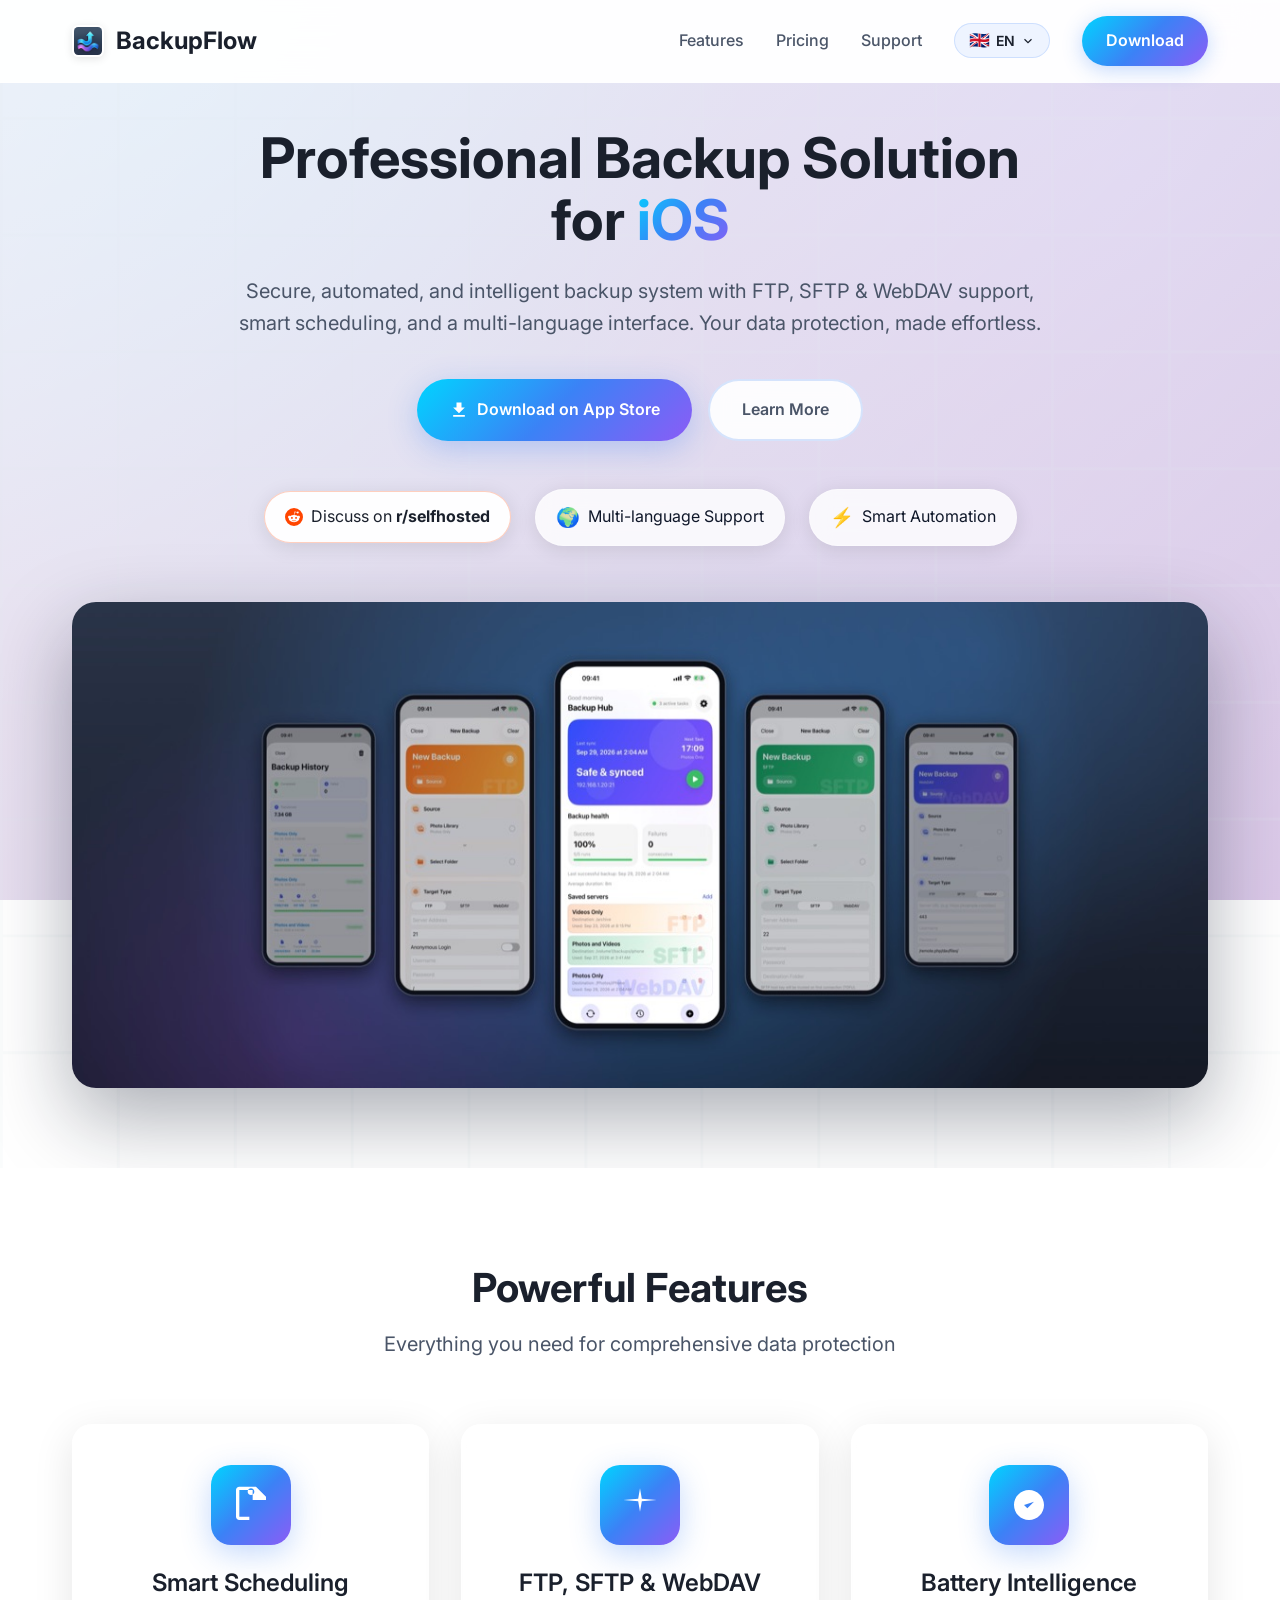
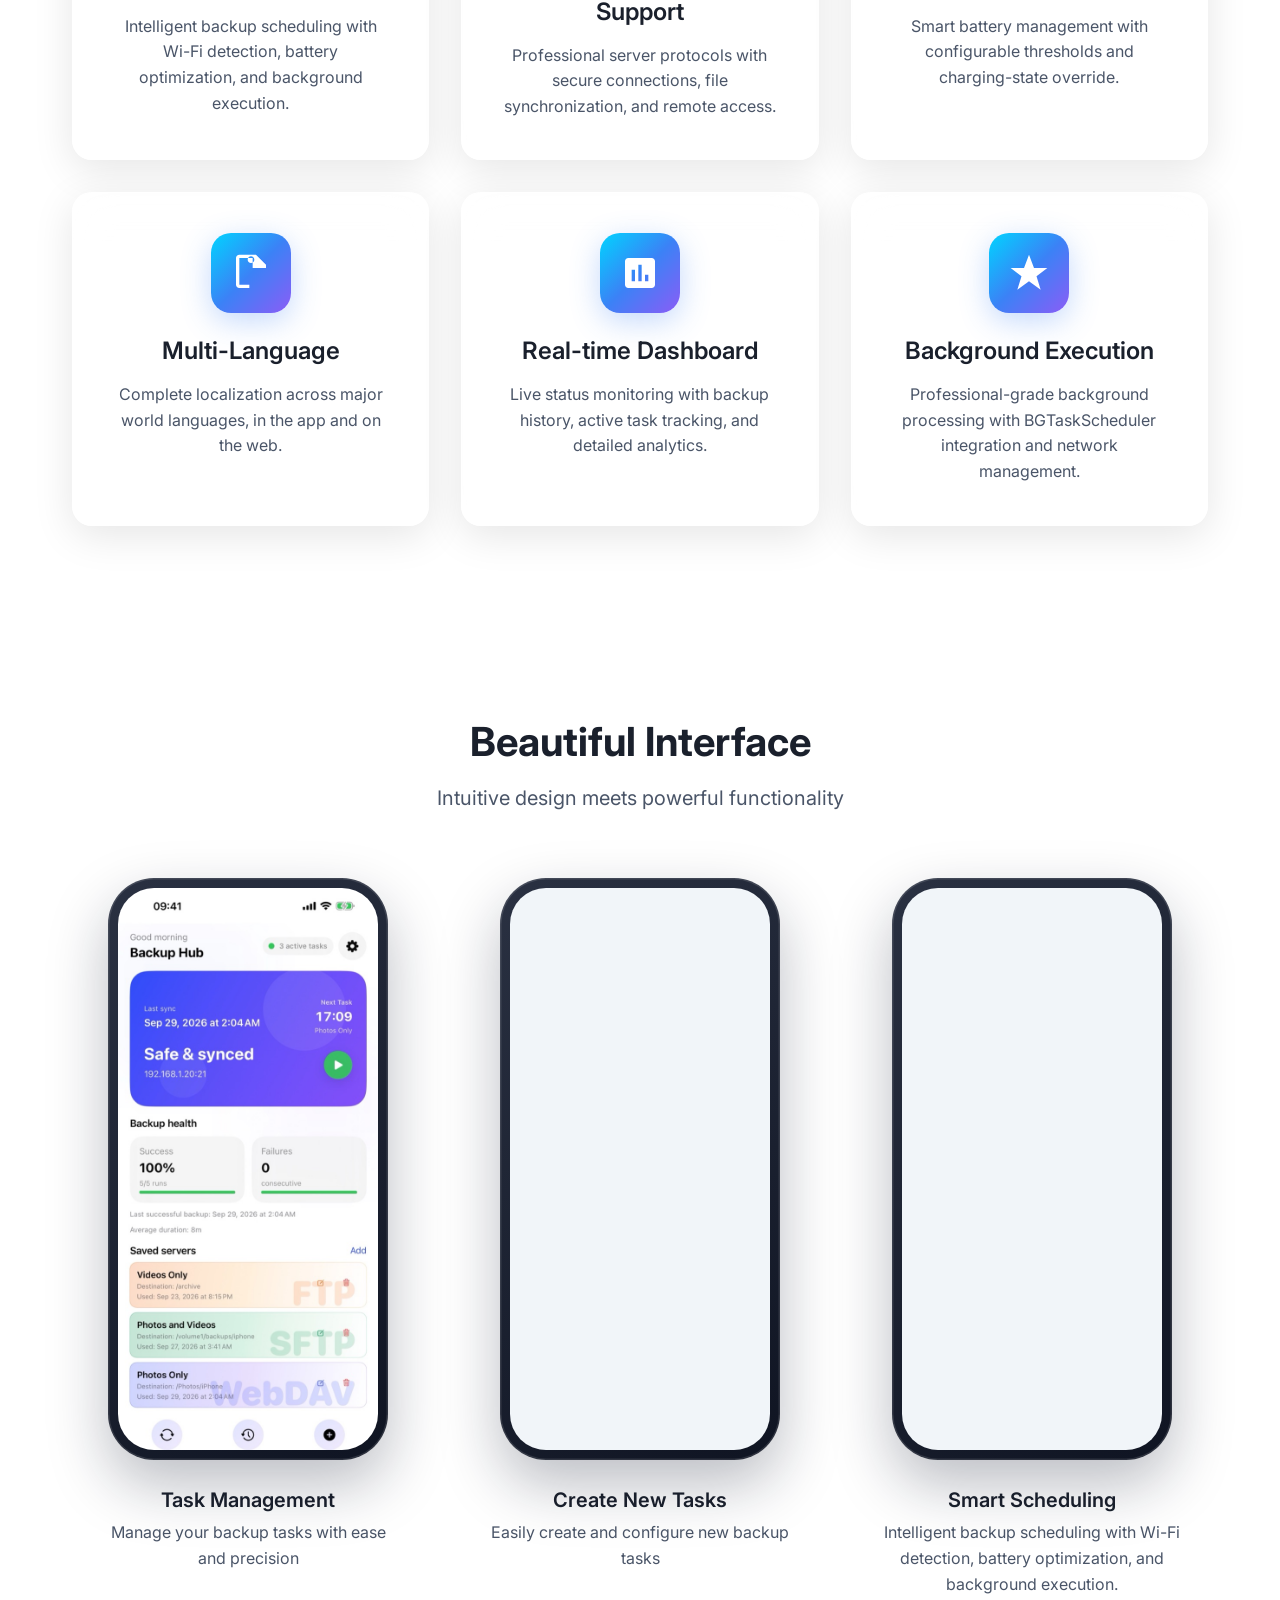
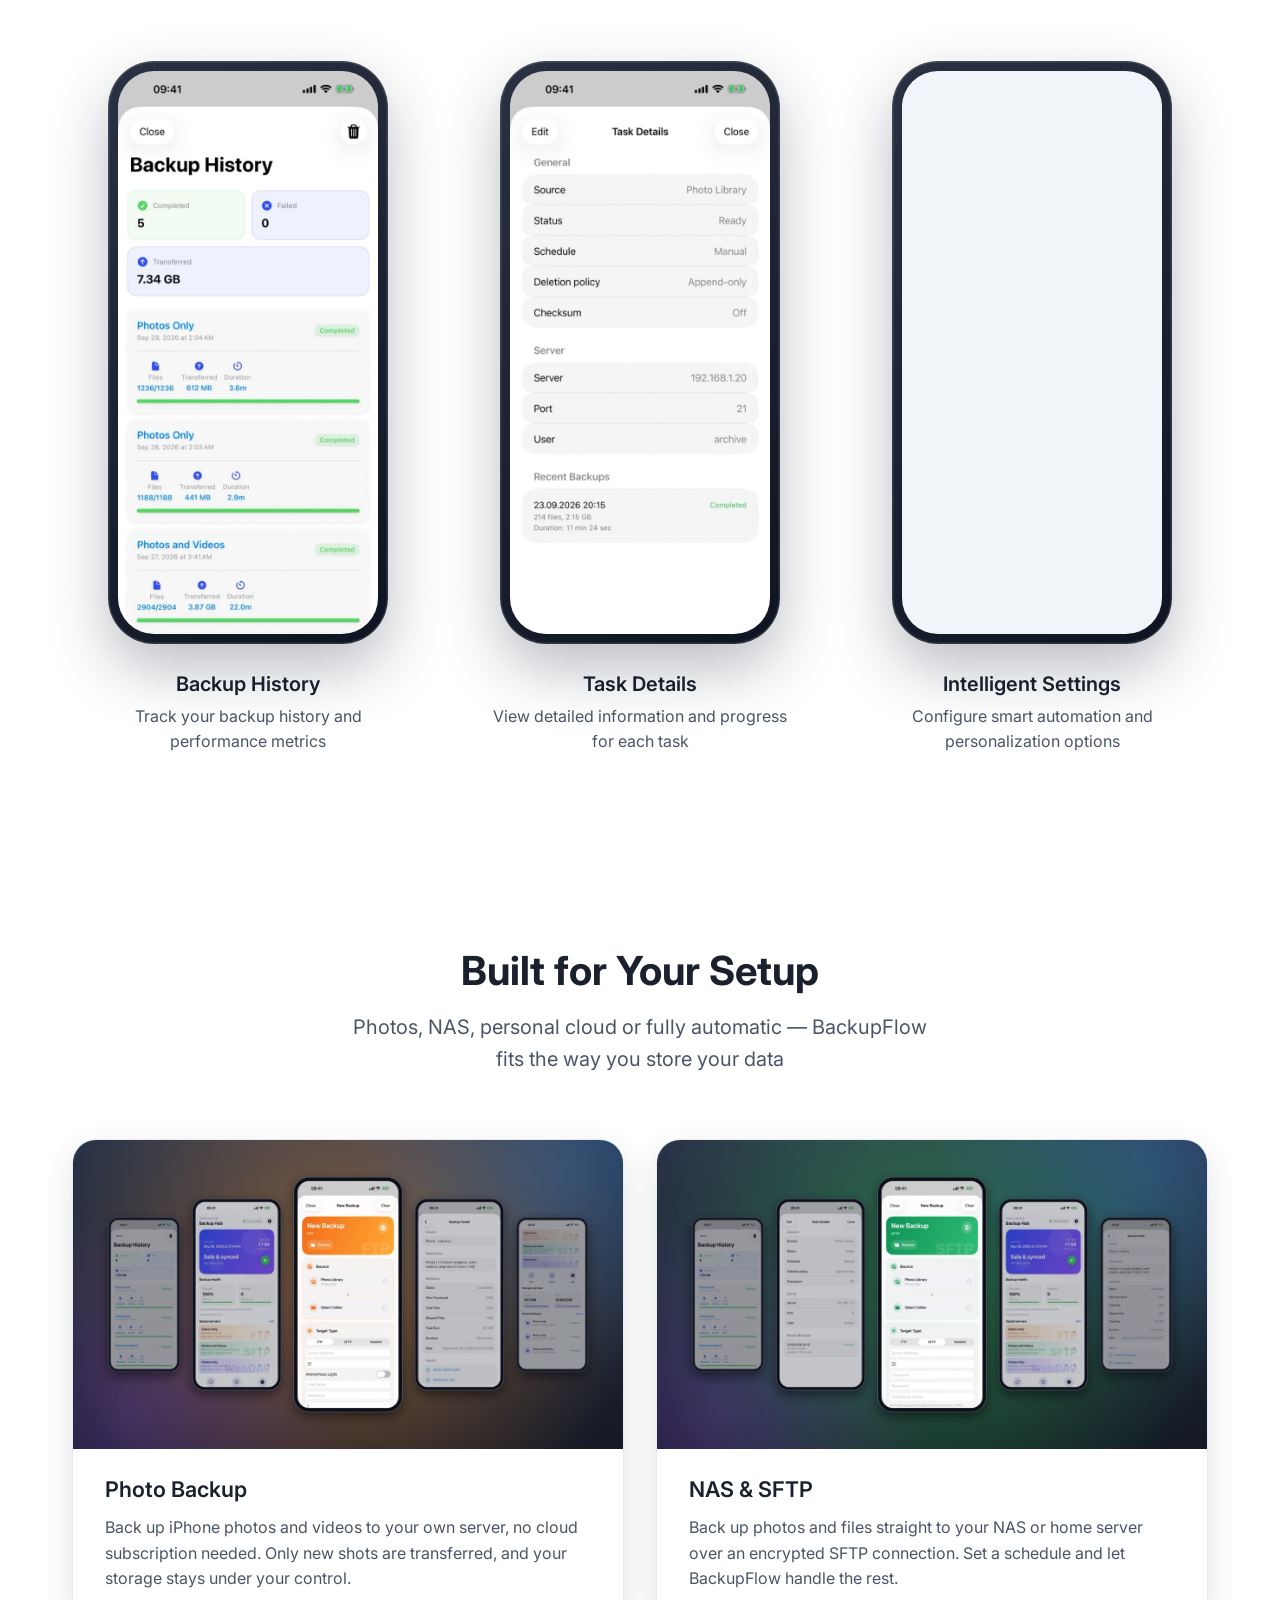
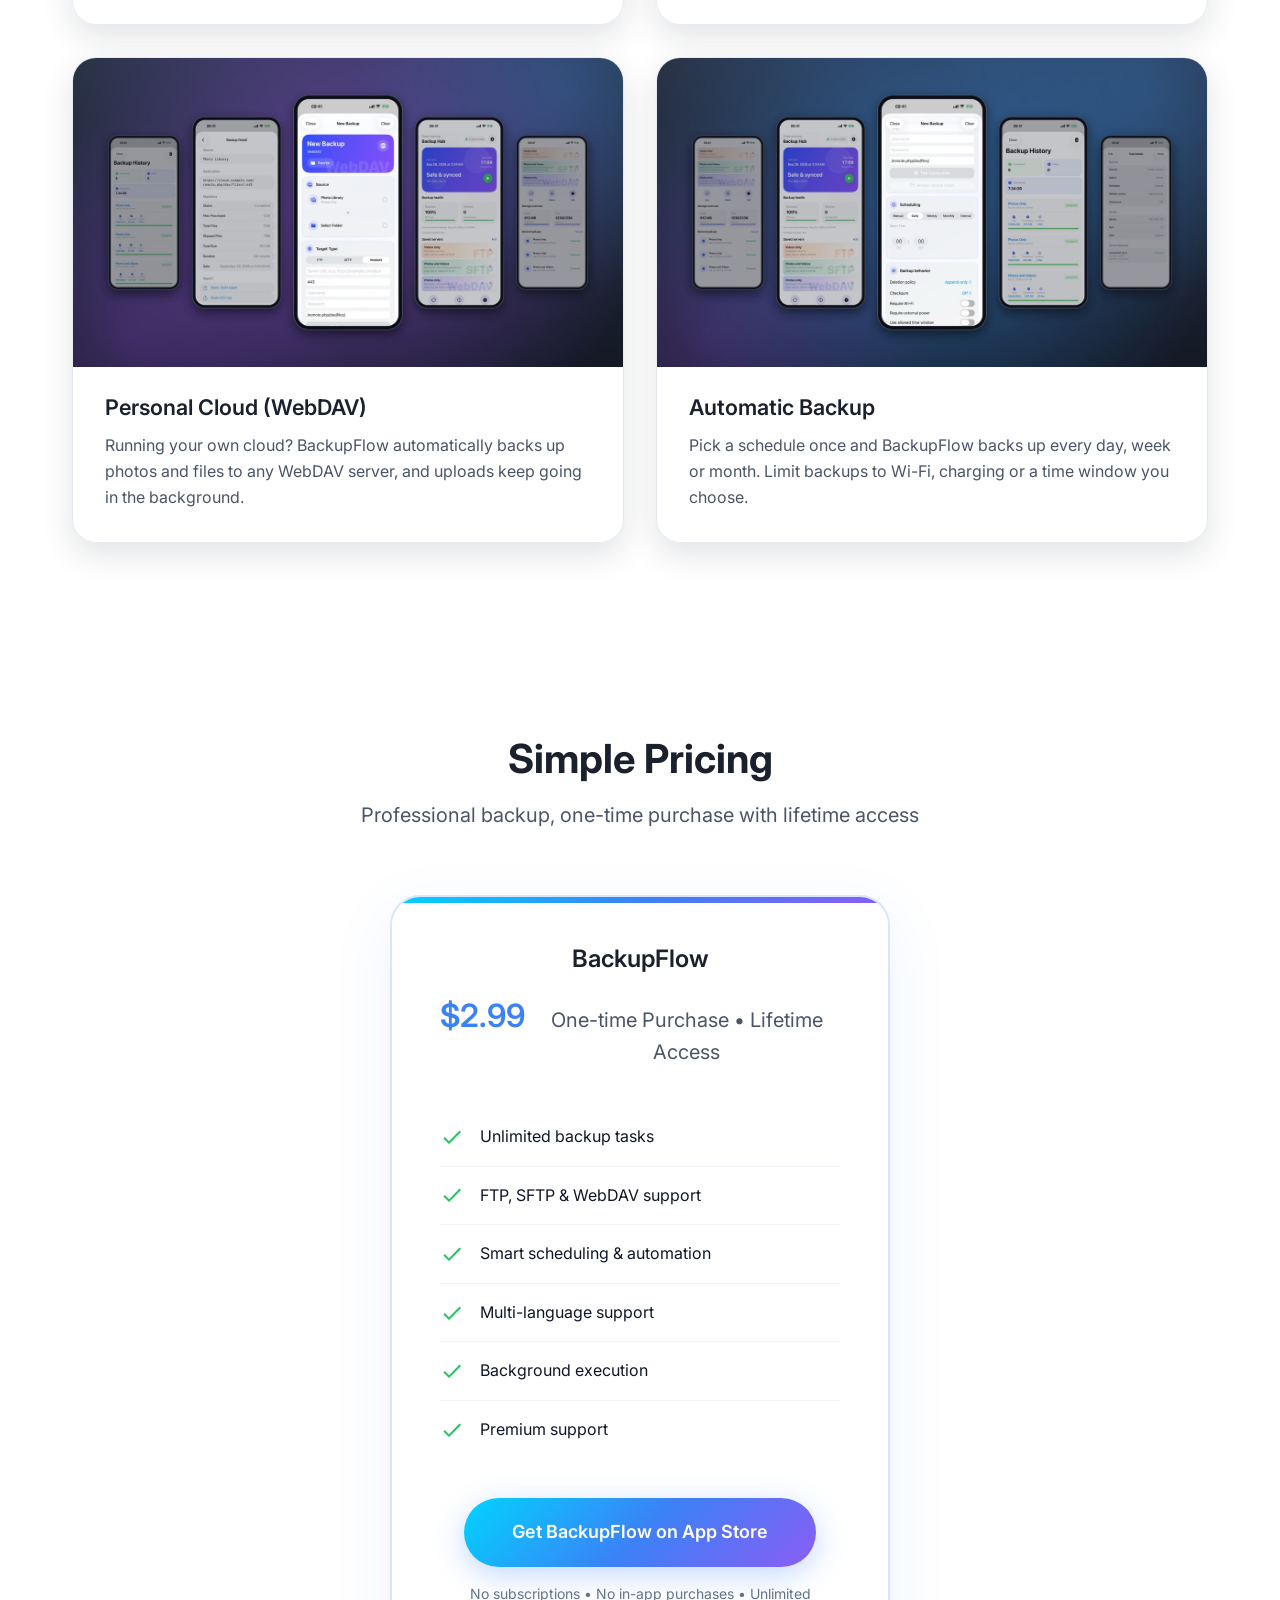
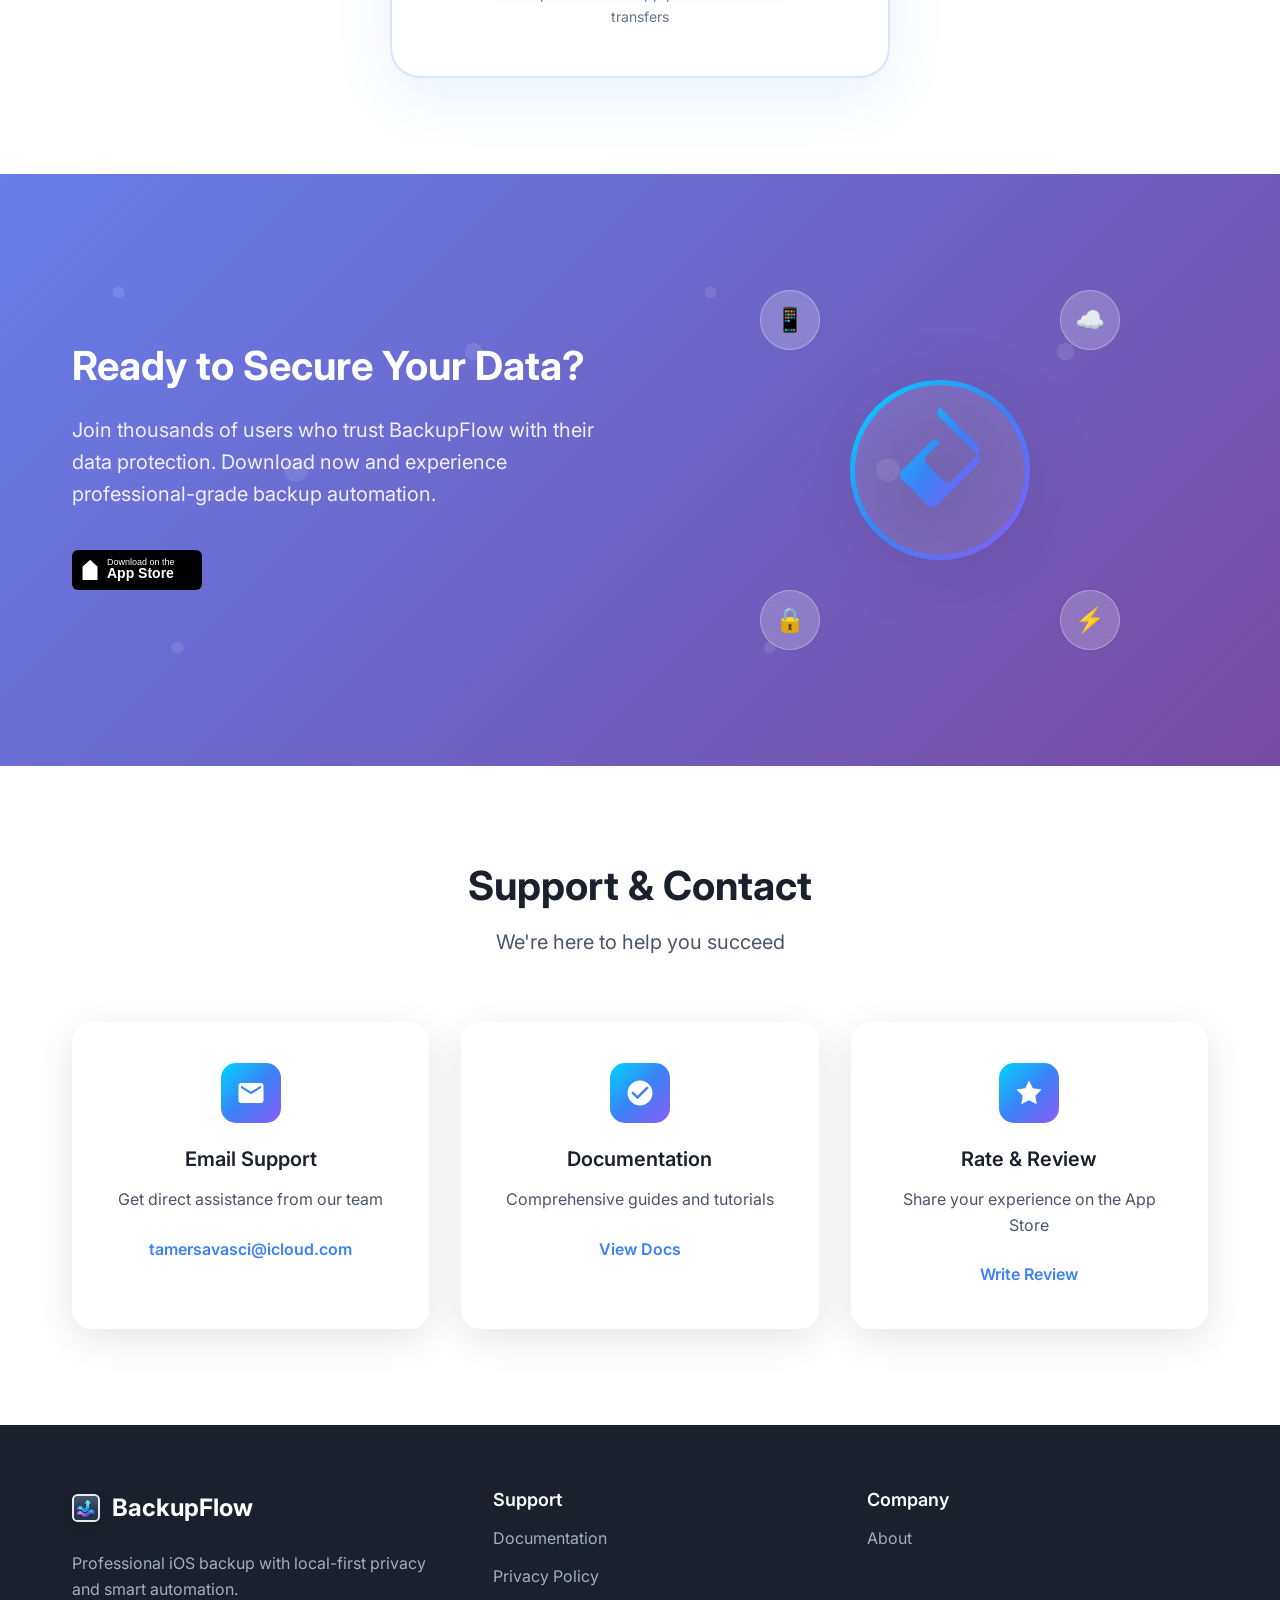
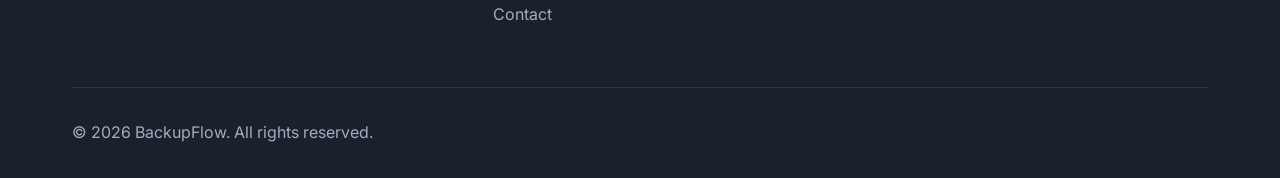
==== commit 8dad7637: "release: v6.5 tek seferlik ömür boyu satın alım ($2.99 USD) modeline dönüş - 12 dilde web sitesi (fi" ====
--- a/index.html
+++ b/index.html
@@ -6,7 +6,7 @@
         <title>BackupFlow – iOS Photo & File Backup to NAS, SFTP, WebDAV & FTP</title>
         <meta
             name="description"
-            content="Automatically back up iPhone & iPad photos, videos (HEIC/RAW/MOV) and files directly to your NAS (Synology, QNAP, TrueNAS), Nextcloud, ownCloud or home server via SFTP, WebDAV and FTP. Free to download — no subscriptions."
+            content="Automatically back up iPhone & iPad photos, videos (HEIC/RAW/MOV) and files directly to your NAS (Synology, QNAP, TrueNAS), Nextcloud, ownCloud or home server via SFTP, WebDAV and FTP. One-time purchase — no subscriptions, no in-app purchases."
         />
         <meta
             name="keywords"
@@ -26,7 +26,7 @@
         />
         <meta
             property="og:description"
-            content="Back up iPhone photos and files directly to your Synology, Nextcloud, TrueNAS or home server via SFTP, WebDAV & FTP. Smart Year/Month folders, original HEIC/RAW support. Free to download — no subscriptions."
+            content="Back up iPhone photos and files directly to your Synology, Nextcloud, TrueNAS or home server via SFTP, WebDAV & FTP. Smart Year/Month folders, original HEIC/RAW support. One-time purchase — no subscriptions, no in-app purchases."
         />
         <meta
             property="og:image"
@@ -47,7 +47,7 @@
         />
         <meta
             property="twitter:description"
-            content="Back up iPhone photos and files directly to your Synology, Nextcloud, TrueNAS or home server via SFTP, WebDAV & FTP. Free to download — no subscriptions."
+            content="Back up iPhone photos and files directly to your Synology, Nextcloud, TrueNAS or home server via SFTP, WebDAV & FTP. One-time purchase — no subscriptions, no in-app purchases."
         />
         <meta
             property="twitter:image"
@@ -163,7 +163,7 @@
                                     d="M5 20h14v-2H5v2zM19 9h-4V3H9v6H5l7 7 7-7z"
                                 />
                             </svg>
-                            <span data-i18n="hero.btnPrimary">Free Download</span>
+                            <span data-i18n="hero.btnPrimary">Download on App Store</span>
                         </a>
                         <a href="#features" class="btn btn-secondary" data-i18n="hero.btnSecondary"
                             >Learn More</a
@@ -531,15 +531,15 @@
                 <div class="section-header">
                     <h2 class="section-title" data-i18n="pricing.title">Simple Pricing</h2>
                     <p class="section-subtitle" data-i18n="pricing.subtitle">
-                        Professional backup solution accessible to everyone
+                        One-time purchase, lifetime ownership. No subscriptions or in-app purchases.
                     </p>
                 </div>
                 <div class="pricing-card">
                     <div class="pricing-header">
                         <h3 class="pricing-title" data-i18n="pricing.planTitle">BackupFlow</h3>
                         <div class="pricing-price">
-                            <span class="price-currency">Free</span>
-                            <span class="price-period" data-i18n="pricing.pricePeriod">to Try • Lifetime Pro Available</span>
+                            <span class="price-currency">$2.99</span>
+                            <span class="price-period" data-i18n="pricing.pricePeriod">One-time Purchase • Lifetime Access</span>
                         </div>
                     </div>
                     <div class="pricing-features">
@@ -621,7 +621,7 @@
                             >Download Now</a
                         >
                         <p class="pricing-note" data-i18n="pricing.note">
-                            No hidden fees • No subscriptions • No limits
+                            No subscriptions • No in-app purchases • Unlimited transfers
                         </p>
                     </div>
                 </div>
